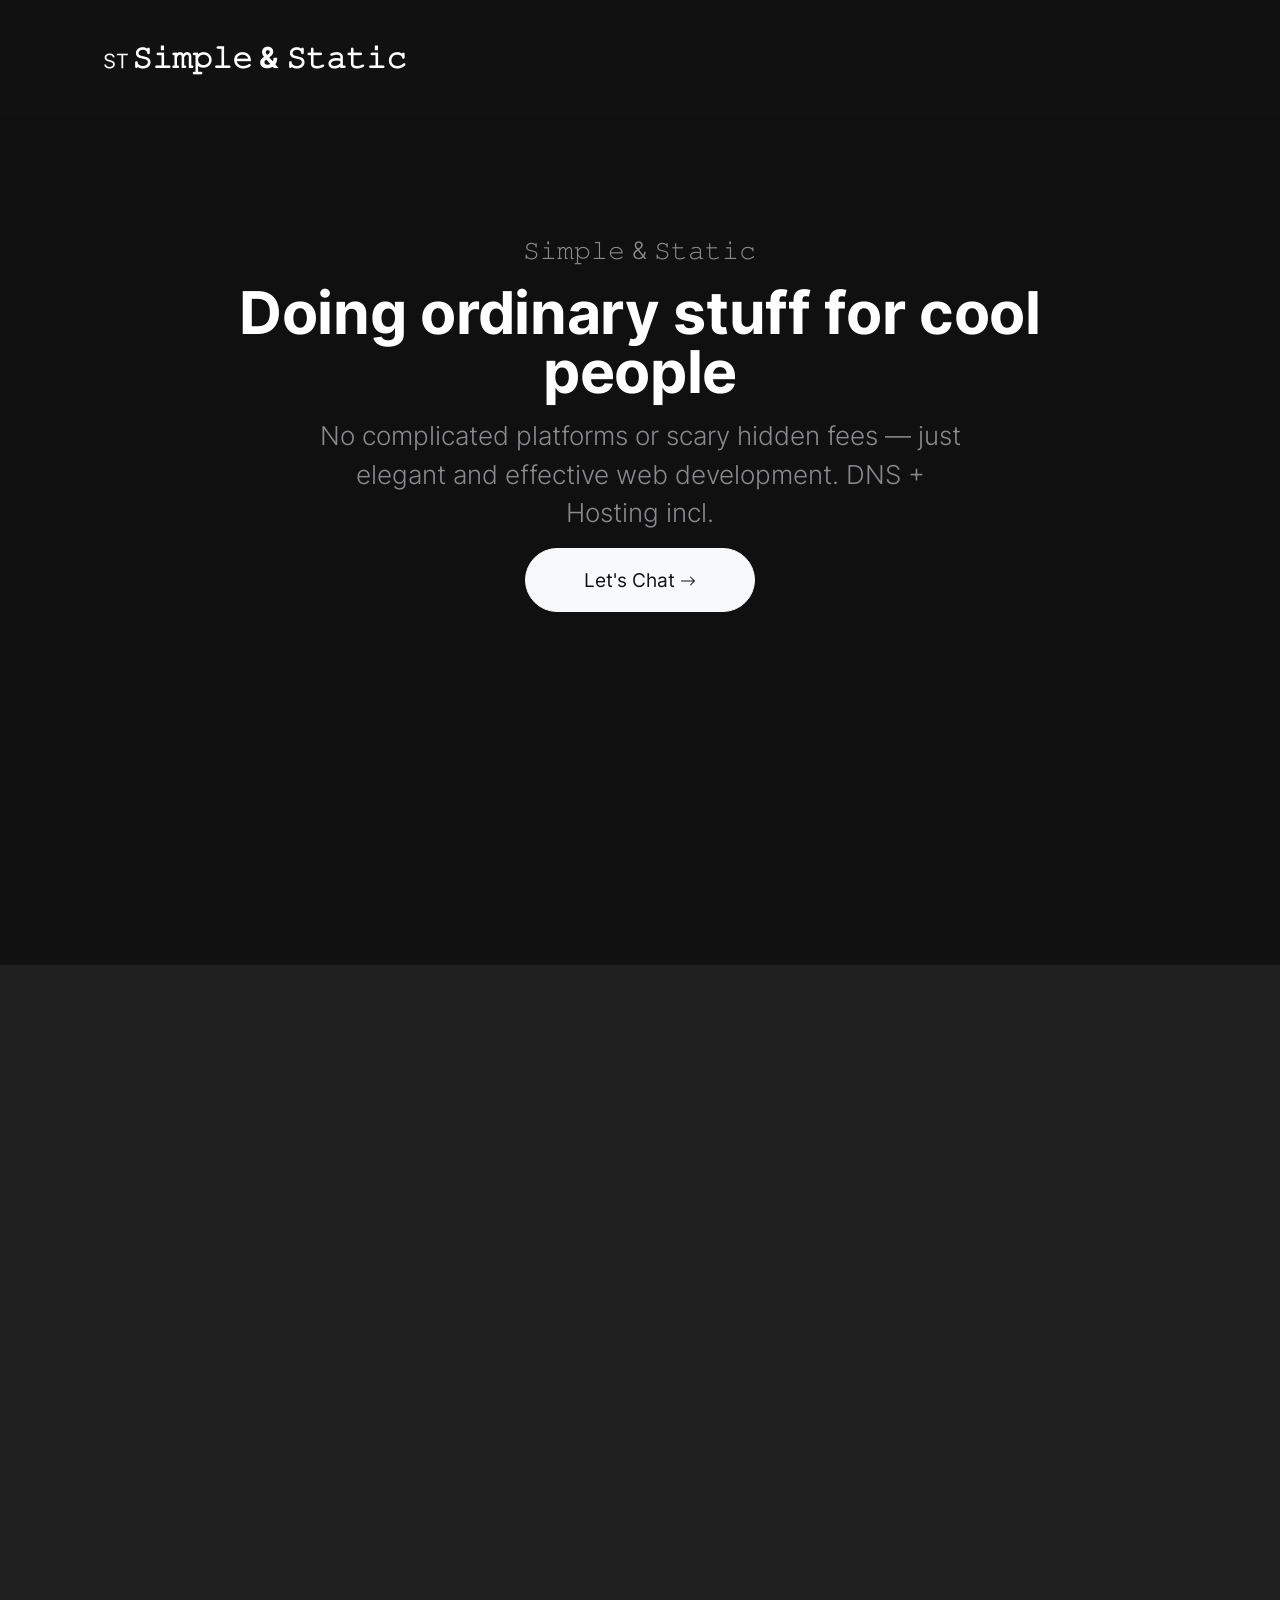
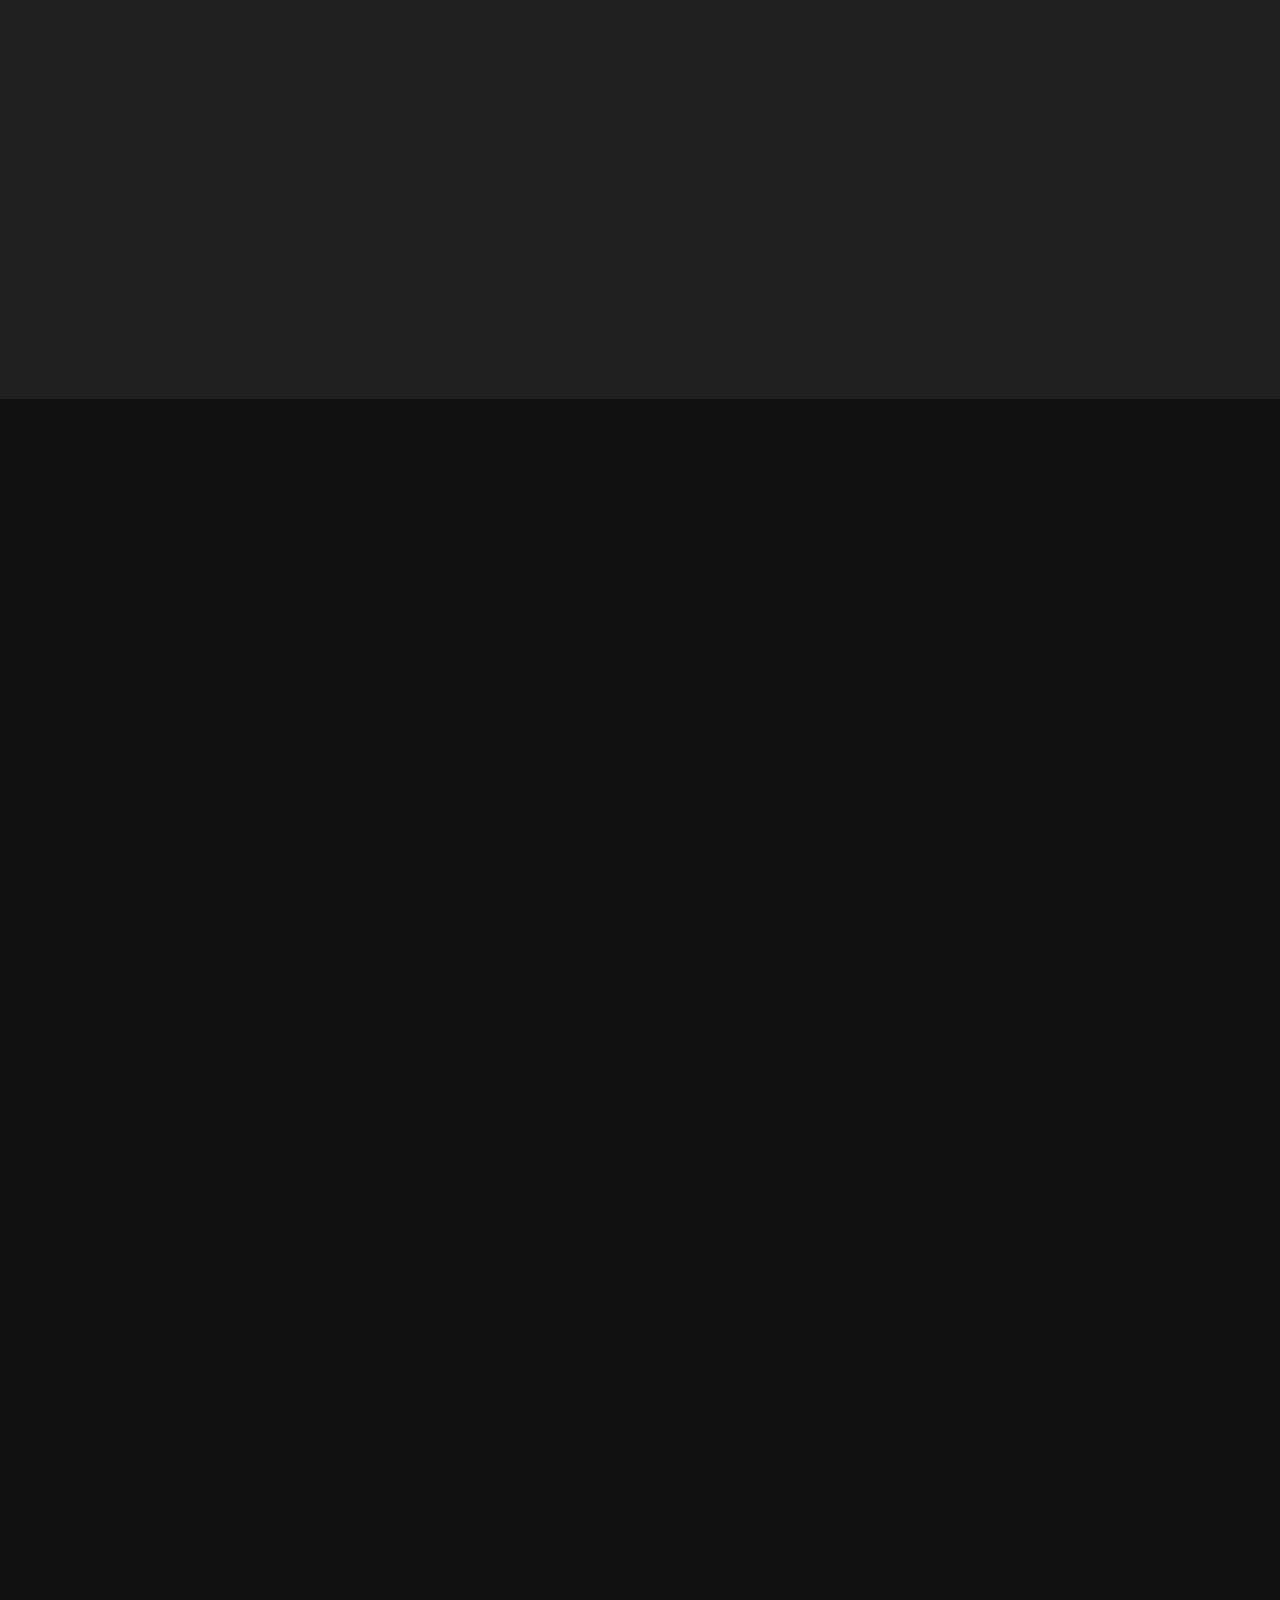
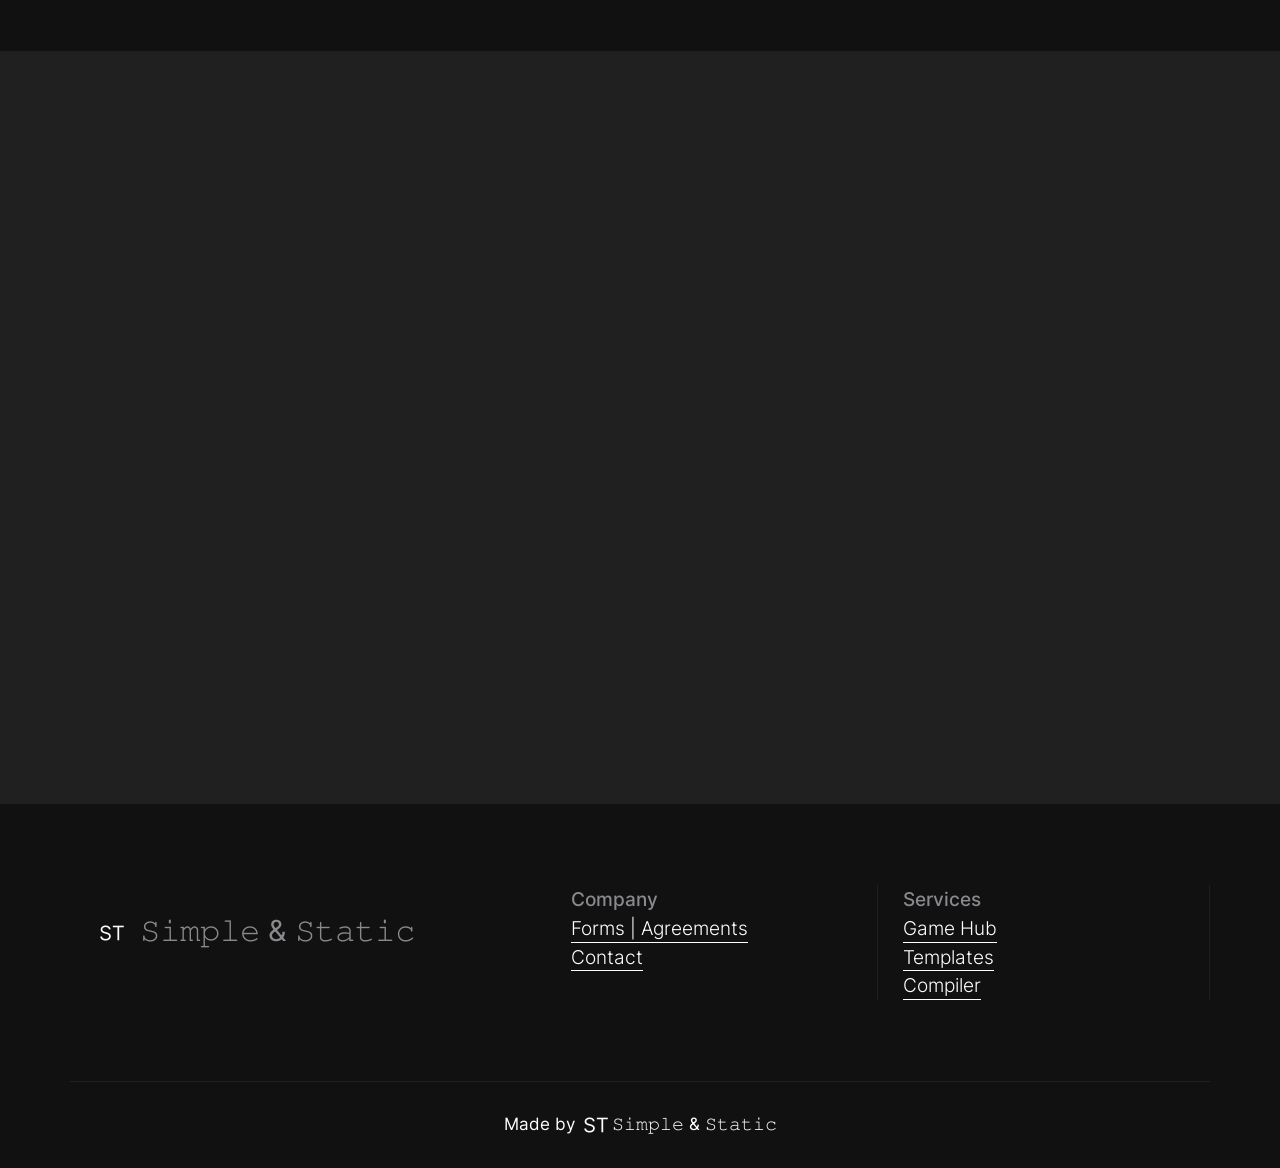
==== index.html @ 02c38226 "Update link to Game Hub in services section" ====
<!doctype html>
<html class="h-100" lang="en">

  <head>
      <meta charset="utf-8">


<meta name="viewport" content="width=device-width, initial-scale=1, maximum-scale=1, user-scalable=no, shrink-to-fit=yes">
  
  <meta name="description" content="Walla Walla Web Design and Development">
  <link rel="apple-touch-icon" sizes="180x180" href="img/apple-touch-icon.png">
  <link rel="icon" type="image/png" sizes="32x32" href="img/favicon-32x32.png">
  <link rel="icon" type="image/png" sizes="16x16" href="img/favicon-16x16.png">
  <link rel="icon" type="image/png" sizes="96x96" href="img/favicon.png">
  <meta name="author" content="Tiah Eskildsen">
  <meta name="generator" content="Eleventy v2.0.1">
  <meta name="HandheldFriendly" content="true">
  <title>Simple and Static | Web Design & Development</title>
  <link rel="stylesheet" href="css/theme.min.css">

   <style>

/* inter-300 - latin */
@font-face {
  font-family: 'Inter';
  font-style: normal;
  font-weight: 300;
  font-display: swap;
  src: local(''),
       url('fonts/inter-v12-latin-300.woff2') format('woff2'), /* Chrome 26+, Opera 23+, Firefox 39+ */
       url('fonts/inter-v12-latin-300.woff') format('woff'); /* Chrome 6+, Firefox 3.6+, IE 9+, Safari 5.1+ */
}

/* inter-400 - latin */
@font-face {
  font-family: 'Inter';
  font-style: normal;
  font-weight: 400;
  font-display: swap;
  src: local(''),
       url('fonts/inter-v12-latin-regular.woff2') format('woff2'), /* Chrome 26+, Opera 23+, Firefox 39+ */
       url('fonts/inter-v12-latin-regular.woff') format('woff'); /* Chrome 6+, Firefox 3.6+, IE 9+, Safari 5.1+ */
}

@font-face {
  font-family: 'Inter';
  font-style: normal;
  font-weight: 500;
  font-display: swap;
  src: local(''),
       url('fonts/inter-v12-latin-500.woff2') format('woff2'), /* Chrome 26+, Opera 23+, Firefox 39+ */
       url('fonts/inter-v12-latin-500.woff') format('woff'); /* Chrome 6+, Firefox 3.6+, IE 9+, Safari 5.1+ */
}
@font-face {
  font-family: 'Inter';
  font-style: normal;
  font-weight: 700;
  font-display: swap;
  src: local(''),
       url('fonts/inter-v12-latin-700.woff2') format('woff2'), /* Chrome 26+, Opera 23+, Firefox 39+ */
       url('fonts/inter-v12-latin-700.woff') format('woff'); /* Chrome 6+, Firefox 3.6+, IE 9+, Safari 5.1+ */
}

</style>


  </head>

  <body class="bg-black text-white mt-0" data-bs-spy="scroll" data-bs-target="#navScroll">

    <nav id="navScroll" class="navbar navbar-dark bg-black fixed-top px-vw-5" tabindex="0">
  <div class="container">
    <a class="navbar-brand pe-md-4 fs-4 col-12 col-md-auto text-center" href="index.html">

      
  <span class="ms-md-1 mt-1 fw-bolder me-md-5"><img src="img/favicon-32x32.png">𝚂𝚒𝚖𝚙𝚕𝚎 & 𝚂𝚝𝚊𝚝𝚒𝚌
  </span>
	</a>
 

     
</div>
</nav>

    <main>
      <div class="w-100 overflow-hidden position-relative bg-black text-white" data-aos="fade">
  <div class="position-absolute w-100 h-100 bg-black opacity-75 top-0 start-0"></div>
  <div class="container py-vh-4 position-relative mt-5 px-vw-5 text-center">
  <div class="row d-flex align-items-center justify-content-center py-vh-5">
    <div class="col-12 col-xl-10"> 
      <span class="h5 text-secondary fw-lighter"> 𝚂𝚒𝚖𝚙𝚕𝚎 & 𝚂𝚝𝚊𝚝𝚒𝚌 </span>
      <h1 class="display-huge mt-3 mb-3 lh-1">Doing ordinary stuff for cool people</h1>
    </div>
    <div class="col-12 col-xl-8">
      <p class="lead text-secondary">
No complicated platforms or scary hidden fees — just elegant and effective web development. DNS + Hosting incl. 
   


</p>
    </div>
    <div class="col-12 text-center">
      <a href="contact.html" class="btn btn-xl btn-light">Let's Chat
        <svg xmlns="http://www.w3.org/2000/svg" width="16" height="16" fill="currentColor" class="bi bi-arrow-right" viewBox="0 0 16 16">
  <path fill-rule="evenodd" d="M1 8a.5.5 0 0 1 .5-.5h11.793l-3.147-3.146a.5.5 0 0 1 .708-.708l4 4a.5.5 0 0 1 0 .708l-4 4a.5.5 0 0 1-.708-.708L13.293 8.5H1.5A.5.5 0 0 1 1 8z"/>
</svg>
</a>
    </div>
  </div>
</div>

</div>

<div class="w-100 position-relative bg-black text-white bg-cover d-flex align-items-center">
  <div class="container-fluid px-vw-5">
    <div class="position-absolute w-100 h-50 bg-dark bottom-0 start-0"></div>
    <div class="row d-flex align-items-center position-relative justify-content-center px-0 g-5">
      <div class="col-12 col-lg-6">
        <img src="img/webp/abstract18.webp" width="2280" height="1732" alt="abstract image" class="img-fluid position-relative rounded-5 shadow" data-aos="fade-up">
      </div>
      <div class="col-12 col-md-6 col-lg-3">
        <img src="img/webp/abstract6.webp" width="1116" height="1578" alt="abstract image" class="img-fluid position-relative rounded-5 shadow" data-aos="fade-up" data-aos-duration="2000">
      </div>
      <div class="col-12 col-md-6 col-lg-3">
        <img src="img/webp/abstract9.webp" width="1116" height="848" alt="abstract image" class="img-fluid position-relative rounded-5 shadow" data-aos="fade-up" data-aos-duration="3000">
      </div>
    </div>
  </div>
</div>
<div class="bg-dark">
  <div class="container px-vw-5 py-vh-5">
    <div class="row d-flex align-items-center">
      <div class="col-12 col-lg-7 text-lg-end" data-aos="fade-right">
        <span class="h5 text-secondary fw-lighter">What we do</span>
        <h2 class="display-4">We don't just make web development affordable for anyone - we make it easy, so you can spend more money and time on what really matters. </h2>
      </div>
      <div class="col-12 col-lg-5" data-aos="fade-left">
        <h3 class="pt-5">Product Design & Strategy</h3>
        <p class="text-secondary">We use Simple Static designed templates tailored to your brand. This approach gives our clients flexibility with design at a cost they can't beat.<br>
          <a href="content.html" class="link-fancy link-fancy-light me-2">Design Templates</a>
          <svg xmlns="http://www.w3.org/2000/svg" width="24" height="24" fill="currentColor" class="bi bi-arrow-right-circle" viewBox="0 0 16 16">
  <path fill-rule="evenodd" d="M1 8a7 7 0 1 0 14 0A7 7 0 0 0 1 8zm15 0A8 8 0 1 1 0 8a8 8 0 0 1 16 0zM4.5 7.5a.5.5 0 0 0 0 1h5.793l-2.147 2.146a.5.5 0 0 0 .708.708l3-3a.5.5 0 0 0 0-.708l-3-3a.5.5 0 1 0-.708.708L10.293 7.5H4.5z"/>
</svg>
</p>
        <h3 class="border-top border-secondary pt-5 mt-5">Development & Engineering</h3>
        <p class="text-secondary">These templates have already been carefully crafted and are just waiting for your business/brand to occupy them - making this a fast and easy way to develop your online presense.<br>
          <a href="Client_Forms_Simple_and_Static.pdf" class="link-fancy link-fancy-light me-2" download="my_forms.pdf">Discovery + Intake + Consent Forms</a>
          <svg xmlns="http://www.w3.org/2000/svg" width="24" height="24" fill="currentColor" class="bi bi-arrow-right-circle" viewBox="0 0 16 16">
  <path fill-rule="evenodd" d="M1 8a7 7 0 1 0 14 0A7 7 0 0 0 1 8zm15 0A8 8 0 1 1 0 8a8 8 0 0 1 16 0zM4.5 7.5a.5.5 0 0 0 0 1h5.793l-2.147 2.146a.5.5 0 0 0 .708.708l3-3a.5.5 0 0 0 0-.708l-3-3a.5.5 0 1 0-.708.708L10.293 7.5H4.5z"/>
</svg>
</p>
      </div>
    </div>
  </div>
</div>




<div class="bg-black">
<div class="container px-vw-5 py-vh-5" id="pricing">
  <div class="row d-flex align-items-center">
    <div class="col-12 col-lg-5 text-center text-lg-end" data-aos="zoom-in-right">
      <span class="h5 text-secondary fw-lighter">What we charge</span>
      <h2 class="display-4">You get all our knowledge for one simple price</h2>
    </div>
    <div class="col-12 col-lg-7 bg-dark rounded-5 py-vh-3 text-center my-5" data-aos="zoom-in-up">
      <h2 class="display-huge mb-5">
        <span class="fs-4 me-2 fw-light">$</span><span class="border-bottom border-5">20</span><span class="fs-6 fw-light">/month</span></h2>
      <p class="lead text-secondary">This is a monthly rate that reflects 4 updates, typically used weekly but to be dispersed as desired. Files included after 6 months of subscription. </p>
      <a href="contact.html" class="btn btn-xl btn-light">Sign up
        <svg xmlns="http://www.w3.org/2000/svg" width="16" height="16" fill="currentColor" class="bi bi-arrow-right" viewBox="0 0 16 16">
  <path fill-rule="evenodd" d="M1 8a.5.5 0 0 1 .5-.5h11.793l-3.147-3.146a.5.5 0 0 1 .708-.708l4 4a.5.5 0 0 1 0 .708l-4 4a.5.5 0 0 1-.708-.708L13.293 8.5H1.5A.5.5 0 0 1 1 8z"/>
</svg>
</a>
    </div>

     <div class="col-12 col-lg-7 bg-dark rounded-5 py-vh-3 text-center my-5" data-aos="zoom-in-up">
      <h2 class="display-huge mb-5">
        <span class="fs-4 me-2 fw-light">$</span><span class="border-bottom border-5">100</span><span class="fs-6 fw-light">/build</span></h2>
      <p class="lead text-secondary">This rate is "per build" and reflects 0 updates.<br> Full packages + files included.  </p>
      <a href="contact.html" class="btn btn-xl btn-light">Sign up
        <svg xmlns="http://www.w3.org/2000/svg" width="16" height="16" fill="currentColor" class="bi bi-arrow-right" viewBox="0 0 16 16">
  <path fill-rule="evenodd" d="M1 8a.5.5 0 0 1 .5-.5h11.793l-3.147-3.146a.5.5 0 0 1 .708-.708l4 4a.5.5 0 0 1 0 .708l-4 4a.5.5 0 0 1-.708-.708L13.293 8.5H1.5A.5.5 0 0 1 1 8z"/>
</svg>
</a>
    </div>
  </div>
</div>

</div>

    

</div>
</div>
<div class="bg-dark py-vh-5">
<div class="container px-vw-5">
  <div class="row d-flex gx-5 align-items-center">
    <div class="col-12 col-lg-12">
      <div class="rounded-5 bg-black p-5 shadow" data-aos="zoom-in-right">
       
        <p class="text-secondary lead"><a href="contact.html">LET'S CHAT ABOUT IT!</a></p>
        <div class="d-flex justify-content-start align-items-center border-top border-secondary pt-3">
          <div>
            <span class="h6 fw-5">Tiah Christine</a></span><br>
            <small class="text-secondary">Developer, Simple & Static</small>
          </div>
        </div>
      </div>
      <div class="rounded-5 bg-black p-5 shadow mt-5" data-aos="zoom-in-right">
       
       <p class="text-secondary lead">FIND ME ON...</p>
        <div class="d-flex justify-content-start align-items-center border-top border-secondary pt-3">
    
          <div>
        
										<a href="https://www.facebook.com/people/𝚂𝚒𝚖𝚙𝚕𝚎-𝚂𝚝𝚊𝚝𝚒𝚌/61579962921182/"><img src="css/facebook.svg" width="96" height="96" class="rounded-circle me-3" alt="www.facebook.com" data-aos="fade" loading="lazy"></a>
										<a href="https://www.instagram.com/_simpleandstatic/"><img src="css/instagram.svg" width="96" height="96" class="rounded-circle me-3" alt="www.instagram.com" data-aos="fade" loading="lazy"></a>
										<a href="https://github.com/tiahchia"><img src ="css/github.svg" width="96" height="96" class="rounded-circle me-3" alt="github.com" data-aos="fade" loading="lazy"></a>
										<a href="https://www.linkedin.com/in/simple-andstatic-0b2550380"><img src="css/linkedin.svg" width="96" height="96" class="rounded-circle me-3" alt="www.linkedin.com" data-aos="fade" loading="lazy"></a>
									
        
								
          </div>
        </div>
      </div>

    </div>
  
</div>
</div>
</div>
    </main>

    <footer class="bg-black border-top border-dark">
  <div class="container py-vh-4 text-secondary fw-lighter">
    <div class="row">
      <div class="col-12 col-lg-5 py-4 text-center text-lg-start">
            <a class="navbar-brand pe-md-4 fs-4 col-12 col-md-auto text-center" href="index.html">

<img src="img/favicon-32x32.png">

  <span class="ms-md-1 mt-1 fw-bolder me-md-5">𝚂𝚒𝚖𝚙𝚕𝚎 & 𝚂𝚝𝚊𝚝𝚒𝚌</span>
</a>

      </div>
      <div class="col border-end border-dark">
        <span class="h6">Company</span>
<ul class="nav flex-column">
 
  <li class="nav-item">
    <a href="Client_Forms_Simple_and_Static.pdf" class="link-fancy link-fancy-light me-2" download="my_forms.pdf">Forms | Agreements</a>
  </li>

  <li class="nav-item">
    <a href="contact.html" class="link-fancy link-fancy-light">Contact</a>
  </li>
</ul>
      </div>
      <div class="col border-end border-dark">
                <span class="h6">Services</span>
                <ul class="nav flex-column">
                  <li class="nav-item">
                    <a href="game-hub/games/index.html" class="link-fancy link-fancy-light">Game Hub</a>
                  </li>
                
                  <li class="nav-item">
                    <a href="content.html" class="link-fancy link-fancy-light">Templates</a>
                  </li>

				   <li class="nav-item">
                    <a href="compiler.html" class="link-fancy link-fancy-light">Compiler</a>
                  </li>
                  
                </ul>
      </div>
     
    </div>
  </div>
  <div class="container text-center small py-vh-2 border-top border-dark">Made by
    <img src="img/favicon-32x32.png">𝚂𝚒𝚖𝚙𝚕𝚎 & 𝚂𝚝𝚊𝚝𝚒𝚌</a>
  </div>
</footer>








<script src="js/bootstrap.bundle.min.js"></script>
<script src="js/aos.js"></script>
<script>
AOS.init({
 duration: 800, // values from 0 to 3000, with step 50ms
});
</script>
<script>
  let scrollpos = window.scrollY
  const header = document.querySelector(".navbar")
  const header_height = header.offsetHeight

  const add_class_on_scroll = () => header.classList.add("scrolled", "shadow-sm")
  const remove_class_on_scroll = () => header.classList.remove("scrolled", "shadow-sm")

  window.addEventListener('scroll', function() {
    scrollpos = window.scrollY;

    if (scrollpos >= header_height) { add_class_on_scroll() }
    else { remove_class_on_scroll() }

    console.log(scrollpos)
  })
</script>

  </body>
</html>
---- css/theme.min.css ----
@charset "UTF-8";/*!
 * Bootstrap  v5.3.0-alpha3 (https://getbootstrap.com/)
 * Copyright 2011-2023 The Bootstrap Authors
 * Licensed under MIT (https://github.com/twbs/bootstrap/blob/main/LICENSE)
 */:root{--bs-blue:#1717e5;--bs-indigo:#6610f2;--bs-purple:#6f42c1;--bs-pink:#d63384;--bs-red:#dc3545;--bs-orange:#fd7e14;--bs-yellow:#ffc107;--bs-green:#198754;--bs-teal:#20c997;--bs-cyan:#0dcaf0;--bs-white:#fff;--bs-gray:#8a8a8e;--bs-gray-dark:#343a40;--bs-gray-100:#f8f9fa;--bs-gray-200:#e9ecef;--bs-gray-300:#dee2e6;--bs-gray-400:#ced4da;--bs-gray-500:#adb5bd;--bs-gray-600:#8a8a8e;--bs-gray-700:#495057;--bs-gray-800:#343a40;--bs-gray-900:#202020;--bs-primary:#1717e5;--bs-secondary:#8a8a8e;--bs-success:#198754;--bs-info:#0dcaf0;--bs-warning:#ffc107;--bs-danger:#dc3545;--bs-light:#f8f9fa;--bs-dark:#202020;--bs-primary-rgb:23,23,229;--bs-secondary-rgb:138,138,142;--bs-success-rgb:25,135,84;--bs-info-rgb:13,202,240;--bs-warning-rgb:255,193,7;--bs-danger-rgb:220,53,69;--bs-light-rgb:248,249,250;--bs-dark-rgb:32,32,32;--bs-primary-text-emphasis:#09095c;--bs-secondary-text-emphasis:#373739;--bs-success-text-emphasis:#0a3622;--bs-info-text-emphasis:#055160;--bs-warning-text-emphasis:#664d03;--bs-danger-text-emphasis:#58151c;--bs-light-text-emphasis:#495057;--bs-dark-text-emphasis:#495057;--bs-primary-bg-subtle:#d1d1fa;--bs-secondary-bg-subtle:#e8e8e8;--bs-success-bg-subtle:#d1e7dd;--bs-info-bg-subtle:#cff4fc;--bs-warning-bg-subtle:#fff3cd;--bs-danger-bg-subtle:#f8d7da;--bs-light-bg-subtle:#fcfcfd;--bs-dark-bg-subtle:#ced4da;--bs-primary-border-subtle:#a2a2f5;--bs-secondary-border-subtle:#d0d0d2;--bs-success-border-subtle:#a3cfbb;--bs-info-border-subtle:#9eeaf9;--bs-warning-border-subtle:#ffe69c;--bs-danger-border-subtle:#f1aeb5;--bs-light-border-subtle:#e9ecef;--bs-dark-border-subtle:#adb5bd;--bs-white-rgb:255,255,255;--bs-black-rgb:17,17,17;--bs-font-sans-serif:"Inter",system-ui,-apple-system,"Segoe UI",Roboto,"Helvetica Neue",Arial,"Noto Sans",sans-serif,"Apple Color Emoji","Segoe UI Emoji","Segoe UI Symbol","Noto Color Emoji";--bs-font-monospace:SFMono-Regular,Menlo,Monaco,Consolas,"Liberation Mono","Courier New",monospace;--bs-gradient:linear-gradient(180deg, rgba(255, 255, 255, 0.15), rgba(255, 255, 255, 0));--bs-body-font-family:var(--bs-font-sans-serif);--bs-body-font-size:1.2rem;--bs-body-font-weight:400;--bs-body-line-height:1.5;--bs-body-color:#202020;--bs-body-color-rgb:32,32,32;--bs-body-bg:#fff;--bs-body-bg-rgb:255,255,255;--bs-emphasis-color:#111;--bs-emphasis-color-rgb:17,17,17;--bs-secondary-color:rgba(32, 32, 32, 0.75);--bs-secondary-color-rgb:32,32,32;--bs-secondary-bg:#e9ecef;--bs-secondary-bg-rgb:233,236,239;--bs-tertiary-color:rgba(32, 32, 32, 0.5);--bs-tertiary-color-rgb:32,32,32;--bs-tertiary-bg:#f8f9fa;--bs-tertiary-bg-rgb:248,249,250;--bs-link-color:#1717e5;--bs-link-color-rgb:23,23,229;--bs-link-decoration:underline;--bs-link-hover-color:#1212b7;--bs-link-hover-color-rgb:18,18,183;--bs-code-color:#d63384;--bs-highlight-bg:#fff3cd;--bs-border-width:1px;--bs-border-style:solid;--bs-border-color:#dee2e6;--bs-border-color-translucent:rgba(17, 17, 17, 0.175);--bs-border-radius:0.375rem;--bs-border-radius-sm:0.25rem;--bs-border-radius-lg:0.5rem;--bs-border-radius-xl:1rem;--bs-border-radius-xxl:2rem;--bs-border-radius-2xl:var(--bs-border-radius-xxl);--bs-border-radius-pill:50rem;--bs-box-shadow:0 1rem 3rem rgba(17, 17, 17, 0.5);--bs-box-shadow-sm:0 1rem 1.5rem rgba(17, 17, 17, 0.25);--bs-box-shadow-lg:0 4rem 6rem rgba(17, 17, 17, 0.25);--bs-box-shadow-inset:inset 0 1px 2px rgba(17, 17, 17, 0.075);--bs-focus-ring-width:0.25rem;--bs-focus-ring-opacity:0.25;--bs-focus-ring-color:rgba(23, 23, 229, 0.25);--bs-form-valid-color:#198754;--bs-form-valid-border-color:#198754;--bs-form-invalid-color:#dc3545;--bs-form-invalid-border-color:#dc3545}*,::after,::before{box-sizing:border-box}@media (prefers-reduced-motion:no-preference){:root{scroll-behavior:smooth}}body{margin:0;font-family:var(--bs-body-font-family);font-size:var(--bs-body-font-size);font-weight:var(--bs-body-font-weight);line-height:var(--bs-body-line-height);color:var(--bs-body-color);text-align:var(--bs-body-text-align);background-color:var(--bs-body-bg);-webkit-text-size-adjust:100%;-webkit-tap-highlight-color:rgba(17,17,17,0)}.h1,.h2,.h3,.h4,.h5,.h6,h1,h2,h3,h4,h5,h6{margin-top:0;margin-bottom:.5rem;font-weight:500;line-height:1.2;color:var(--bs-heading-color,inherit)}.h1,h1{font-size:calc(1.425rem + 2.1vw)}@media (min-width:1200px){.h1,h1{font-size:3rem}}.h2,h2{font-size:calc(1.365rem + 1.38vw)}@media (min-width:1200px){.h2,h2{font-size:2.4rem}}.h3,h3{font-size:calc(1.335rem + 1.02vw)}@media (min-width:1200px){.h3,h3{font-size:2.1rem}}.h4,h4{font-size:calc(1.305rem + .66vw)}@media (min-width:1200px){.h4,h4{font-size:1.8rem}}.h5,h5{font-size:calc(1.275rem + .3vw)}@media (min-width:1200px){.h5,h5{font-size:1.5rem}}.h6,h6{font-size:1.2rem}p{margin-top:0;margin-bottom:1rem}address{margin-bottom:1rem;font-style:normal;line-height:inherit}ul{padding-left:2rem}ul{margin-top:0;margin-bottom:1rem}ul ul{margin-bottom:0}strong{font-weight:bolder}.small,small{font-size:.875em}a{color:rgba(var(--bs-link-color-rgb),var(--bs-link-opacity,1));text-decoration:underline}a:hover{--bs-link-color-rgb:var(--bs-link-hover-color-rgb)}a:not([href]):not([class]),a:not([href]):not([class]):hover{color:inherit;text-decoration:none}img,svg{vertical-align:middle}label{display:inline-block}button{border-radius:0}button:focus:not(:focus-visible){outline:0}button,input{margin:0;font-family:inherit;font-size:inherit;line-height:inherit}button{text-transform:none}[type=button],[type=submit],button{-webkit-appearance:button}[type=button]:not(:disabled),[type=submit]:not(:disabled),button:not(:disabled){cursor:pointer}::-moz-focus-inner{padding:0;border-style:none}::-webkit-datetime-edit-day-field,::-webkit-datetime-edit-fields-wrapper,::-webkit-datetime-edit-hour-field,::-webkit-datetime-edit-minute,::-webkit-datetime-edit-month-field,::-webkit-datetime-edit-text,::-webkit-datetime-edit-year-field{padding:0}::-webkit-inner-spin-button{height:auto}::-webkit-search-decoration{-webkit-appearance:none}::-webkit-color-swatch-wrapper{padding:0}::file-selector-button{font:inherit;-webkit-appearance:button}.lead{font-size:calc(1.2846rem + .4152vw);font-weight:300}@media (min-width:1200px){.lead{font-size:1.596rem}}.display-1{font-size:calc(1.625rem + 4.5vw);font-weight:300;line-height:1.2}@media (min-width:1200px){.display-1{font-size:5rem}}.display-4{font-size:calc(1.475rem + 2.7vw);font-weight:300;line-height:1.2}@media (min-width:1200px){.display-4{font-size:3.5rem}}.img-fluid{max-width:100%;height:auto}.container,.container-fluid{--bs-gutter-x:4vw;--bs-gutter-y:0;width:100%;padding-right:calc(var(--bs-gutter-x) * .5);padding-left:calc(var(--bs-gutter-x) * .5);margin-right:auto;margin-left:auto}@media (min-width:576px){.container{max-width:540px}}@media (min-width:768px){.container{max-width:720px}}@media (min-width:992px){.container{max-width:960px}}@media (min-width:1200px){.container{max-width:1140px}}@media (min-width:1680px){.container{max-width:1600px}}:root{--bs-breakpoint-xs:0;--bs-breakpoint-sm:576px;--bs-breakpoint-md:768px;--bs-breakpoint-lg:992px;--bs-breakpoint-xl:1200px;--bs-breakpoint-xxl:1680px}.row{--bs-gutter-x:4vw;--bs-gutter-y:0;display:flex;flex-wrap:wrap;margin-top:calc(-1 * var(--bs-gutter-y));margin-right:calc(-.5 * var(--bs-gutter-x));margin-left:calc(-.5 * var(--bs-gutter-x))}.row>*{flex-shrink:0;width:100%;max-width:100%;padding-right:calc(var(--bs-gutter-x) * .5);padding-left:calc(var(--bs-gutter-x) * .5);margin-top:var(--bs-gutter-y)}.col{flex:1 0 0%}.col-5{flex:0 0 auto;width:41.66666667%}.col-6{flex:0 0 auto;width:50%}.col-12{flex:0 0 auto;width:100%}.offset-1{margin-left:8.33333333%}.g-5,.gx-5{--bs-gutter-x:3rem}.g-5{--bs-gutter-y:3rem}@media (min-width:768px){.col-md-auto{flex:0 0 auto;width:auto}.col-md-5{flex:0 0 auto;width:41.66666667%}.col-md-6{flex:0 0 auto;width:50%}.col-md-7{flex:0 0 auto;width:58.33333333%}}@media (min-width:992px){.col-lg-3{flex:0 0 auto;width:25%}.col-lg-4{flex:0 0 auto;width:33.33333333%}.col-lg-5{flex:0 0 auto;width:41.66666667%}.col-lg-6{flex:0 0 auto;width:50%}.col-lg-7{flex:0 0 auto;width:58.33333333%}.col-lg-10{flex:0 0 auto;width:83.33333333%}.offset-lg-1{margin-left:8.33333333%}}@media (min-width:1200px){.col-xl-5{flex:0 0 auto;width:41.66666667%}.col-xl-7{flex:0 0 auto;width:58.33333333%}.col-xl-8{flex:0 0 auto;width:66.66666667%}.col-xl-9{flex:0 0 auto;width:75%}.col-xl-10{flex:0 0 auto;width:83.33333333%}}.form-label{margin-bottom:.5rem}.form-text{margin-top:.25rem;font-size:.875em;color:var(--bs-secondary-color)}.form-control{display:block;width:100%;padding:.375rem .75rem;font-size:1.2rem;font-weight:400;line-height:1.5;color:var(--bs-body-color);background-color:var(--bs-body-bg);background-clip:padding-box;border:var(--bs-border-width) solid var(--bs-border-color);appearance:none;border-radius:var(--bs-border-radius);transition:border-color .15s ease-in-out,box-shadow .15s ease-in-out}@media (prefers-reduced-motion:reduce){.form-control{transition:none}}.form-control:focus{color:var(--bs-body-color);background-color:var(--bs-body-bg);border-color:#8b8bf2;outline:0;box-shadow:0 0 0 .25rem rgba(23,23,229,.25)}.form-control::-webkit-date-and-time-value{min-width:85px;height:1.5em;margin:0}.form-control::-webkit-datetime-edit{display:block;padding:0}.form-control::placeholder{color:var(--bs-secondary-color);opacity:1}.form-control:disabled{background-color:var(--bs-secondary-bg);opacity:1}.form-control::file-selector-button{padding:.375rem .75rem;margin:-.375rem -.75rem;margin-inline-end:.75rem;color:var(--bs-body-color);background-color:var(--bs-tertiary-bg);pointer-events:none;border-color:inherit;border-style:solid;border-width:0;border-inline-end-width:var(--bs-border-width);border-radius:0;transition:color .15s ease-in-out,background-color .15s ease-in-out,border-color .15s ease-in-out,box-shadow .15s ease-in-out}@media (prefers-reduced-motion:reduce){.form-control::file-selector-button{transition:none}}.form-control:hover:not(:disabled):not([readonly])::file-selector-button{background-color:var(--bs-secondary-bg)}.form-control-lg{min-height:calc(1.5em + 1rem + calc(var(--bs-border-width) * 2));padding:.5rem 1rem;font-size:calc(1.275rem + .3vw);border-radius:var(--bs-border-radius-lg)}@media (min-width:1200px){.form-control-lg{font-size:1.5rem}}.form-control-lg::file-selector-button{padding:.5rem 1rem;margin:-.5rem -1rem;margin-inline-end:1rem}.form-check{display:block;min-height:1.8rem;padding-left:1.5em;margin-bottom:.125rem}.form-check .form-check-input{float:left;margin-left:-1.5em}.form-check-input{--bs-form-check-bg:var(--bs-body-bg);width:1em;height:1em;margin-top:.25em;vertical-align:top;background-color:var(--bs-form-check-bg);background-image:var(--bs-form-check-bg-image);background-repeat:no-repeat;background-position:center;background-size:contain;border:var(--bs-border-width) solid var(--bs-border-color);appearance:none;print-color-adjust:exact}.form-check-input[type=checkbox]{border-radius:.25em}.form-check-input:active{filter:brightness(90%)}.form-check-input:focus{border-color:#8b8bf2;outline:0;box-shadow:0 0 0 .25rem rgba(23,23,229,.25)}.form-check-input:checked{background-color:#1717e5;border-color:#1717e5}.form-check-input:checked[type=checkbox]{--bs-form-check-bg-image:url("data:image/svg+xml,%3csvg xmlns='http://www.w3.org/2000/svg' viewBox='0 0 20 20'%3e%3cpath fill='none' stroke='%23fff' stroke-linecap='round' stroke-linejoin='round' stroke-width='3' d='m6 10 3 3 6-6'/%3e%3c/svg%3e")}.form-check-input[type=checkbox]:indeterminate{background-color:#1717e5;border-color:#1717e5;--bs-form-check-bg-image:url("data:image/svg+xml,%3csvg xmlns='http://www.w3.org/2000/svg' viewBox='0 0 20 20'%3e%3cpath fill='none' stroke='%23fff' stroke-linecap='round' stroke-linejoin='round' stroke-width='3' d='M6 10h8'/%3e%3c/svg%3e")}.form-check-input:disabled{pointer-events:none;filter:none;opacity:.5}.form-check-input:disabled~.form-check-label{cursor:default;opacity:.5}.btn{--bs-btn-padding-x:0.75rem;--bs-btn-padding-y:0.375rem;--bs-btn-font-size:1.2rem;--bs-btn-font-weight:400;--bs-btn-line-height:1.5;--bs-btn-color:var(--bs-body-color);--bs-btn-bg:transparent;--bs-btn-border-width:var(--bs-border-width);--bs-btn-border-color:transparent;--bs-btn-border-radius:99rem;--bs-btn-hover-border-color:transparent;--bs-btn-box-shadow:inset 0 1px 0 rgba(255, 255, 255, 0.15),0 1px 1px rgba(17, 17, 17, 0.075);--bs-btn-disabled-opacity:0.65;--bs-btn-focus-box-shadow:0 0 0 0.25rem rgba(var(--bs-btn-focus-shadow-rgb), .5);display:inline-block;padding:var(--bs-btn-padding-y) var(--bs-btn-padding-x);font-family:var(--bs-btn-font-family);font-size:var(--bs-btn-font-size);font-weight:var(--bs-btn-font-weight);line-height:var(--bs-btn-line-height);color:var(--bs-btn-color);text-align:center;text-decoration:none;vertical-align:middle;cursor:pointer;user-select:none;border:var(--bs-btn-border-width) solid var(--bs-btn-border-color);border-radius:var(--bs-btn-border-radius);background-color:var(--bs-btn-bg);transition:color .15s ease-in-out,background-color .15s ease-in-out,border-color .15s ease-in-out,box-shadow .15s ease-in-out}@media (prefers-reduced-motion:reduce){.btn{transition:none}}.btn:hover{color:var(--bs-btn-hover-color);background-color:var(--bs-btn-hover-bg);border-color:var(--bs-btn-hover-border-color)}.btn:focus-visible{color:var(--bs-btn-hover-color);background-color:var(--bs-btn-hover-bg);border-color:var(--bs-btn-hover-border-color);outline:0;box-shadow:var(--bs-btn-focus-box-shadow)}.btn.active,.btn.show,.btn:first-child:active,:not(.btn-check)+.btn:active{color:var(--bs-btn-active-color);background-color:var(--bs-btn-active-bg);border-color:var(--bs-btn-active-border-color)}.btn.active:focus-visible,.btn.show:focus-visible,.btn:first-child:active:focus-visible,:not(.btn-check)+.btn:active:focus-visible{box-shadow:var(--bs-btn-focus-box-shadow)}.btn:disabled{color:var(--bs-btn-disabled-color);pointer-events:none;background-color:var(--bs-btn-disabled-bg);border-color:var(--bs-btn-disabled-border-color);opacity:var(--bs-btn-disabled-opacity)}.btn-light{--bs-btn-color:#111;--bs-btn-bg:#f8f9fa;--bs-btn-border-color:#f8f9fa;--bs-btn-hover-color:#111;--bs-btn-hover-bg:#d3d4d5;--bs-btn-hover-border-color:#c6c7c8;--bs-btn-focus-shadow-rgb:213,214,215;--bs-btn-active-color:#111;--bs-btn-active-bg:#c6c7c8;--bs-btn-active-border-color:#babbbc;--bs-btn-active-shadow:inset 0 3px 5px rgba(17, 17, 17, 0.125);--bs-btn-disabled-color:#111;--bs-btn-disabled-bg:#f8f9fa;--bs-btn-disabled-border-color:#f8f9fa}.btn-outline-light{--bs-btn-color:#f8f9fa;--bs-btn-border-color:#f8f9fa;--bs-btn-hover-color:#111;--bs-btn-hover-bg:#f8f9fa;--bs-btn-hover-border-color:#f8f9fa;--bs-btn-focus-shadow-rgb:248,249,250;--bs-btn-active-color:#111;--bs-btn-active-bg:#f8f9fa;--bs-btn-active-border-color:#f8f9fa;--bs-btn-active-shadow:inset 0 3px 5px rgba(17, 17, 17, 0.125);--bs-btn-disabled-color:#f8f9fa;--bs-btn-disabled-bg:transparent;--bs-btn-disabled-border-color:#f8f9fa;--bs-gradient:none}.fade{transition:opacity .15s linear}@media (prefers-reduced-motion:reduce){.fade{transition:none}}.fade:not(.show){opacity:0}.collapse:not(.show){display:none}.collapsing{height:0;overflow:hidden;transition:height .35s ease}@media (prefers-reduced-motion:reduce){.collapsing{transition:none}}.nav{--bs-nav-link-padding-x:1rem;--bs-nav-link-padding-y:0.5rem;--bs-nav-link-color:var(--bs-link-color);--bs-nav-link-hover-color:var(--bs-link-hover-color);--bs-nav-link-disabled-color:var(--bs-secondary-color);display:flex;flex-wrap:wrap;padding-left:0;margin-bottom:0;list-style:none}.nav-link{display:block;padding:var(--bs-nav-link-padding-y) var(--bs-nav-link-padding-x);font-size:var(--bs-nav-link-font-size);font-weight:var(--bs-nav-link-font-weight);color:var(--bs-nav-link-color);text-decoration:none;background:0 0;border:0;transition:color .15s ease-in-out,background-color .15s ease-in-out,border-color .15s ease-in-out}@media (prefers-reduced-motion:reduce){.nav-link{transition:none}}.nav-link:focus,.nav-link:hover{color:var(--bs-nav-link-hover-color)}.nav-link:focus-visible{outline:0;box-shadow:0 0 0 .25rem rgba(23,23,229,.25)}.navbar{--bs-navbar-padding-x:0;--bs-navbar-padding-y:0.5rem;--bs-navbar-color:rgba(17, 17, 17, 0.7);--bs-navbar-hover-color:rgba(17, 17, 17, 0.8);--bs-navbar-disabled-color:rgba(var(--bs-emphasis-color-rgb), 0.3);--bs-navbar-active-color:rgba(17, 17, 17, 0.9);--bs-navbar-brand-padding-y:0.275rem;--bs-navbar-brand-margin-end:1rem;--bs-navbar-brand-font-size:1.5rem;--bs-navbar-brand-color:rgba(17, 17, 17, 0.9);--bs-navbar-brand-hover-color:rgba(17, 17, 17, 0.9);--bs-navbar-nav-link-padding-x:0.5rem;--bs-navbar-toggler-padding-y:0.25rem;--bs-navbar-toggler-padding-x:0.75rem;--bs-navbar-toggler-font-size:1.5rem;--bs-navbar-toggler-icon-bg:url("data:image/svg+xml,%3csvg xmlns='http://www.w3.org/2000/svg' viewBox='0 0 30 30'%3e%3cpath stroke='rgba%2832, 32, 32, 0.75%29' stroke-linecap='round' stroke-miterlimit='10' stroke-width='2' d='M4 7h22M4 15h22M4 23h22'/%3e%3c/svg%3e");--bs-navbar-toggler-border-color:rgba(var(--bs-emphasis-color-rgb), 0.15);--bs-navbar-toggler-border-radius:99rem;--bs-navbar-toggler-focus-width:0.25rem;--bs-navbar-toggler-transition:box-shadow 0.15s ease-in-out;position:relative;display:flex;flex-wrap:wrap;align-items:center;justify-content:space-between;padding:var(--bs-navbar-padding-y) var(--bs-navbar-padding-x)}.navbar>.container,.navbar>.container-fluid{display:flex;flex-wrap:inherit;align-items:center;justify-content:space-between}.navbar-brand{padding-top:var(--bs-navbar-brand-padding-y);padding-bottom:var(--bs-navbar-brand-padding-y);margin-right:var(--bs-navbar-brand-margin-end);font-size:var(--bs-navbar-brand-font-size);color:var(--bs-navbar-brand-color);text-decoration:none;white-space:nowrap}.navbar-brand:focus,.navbar-brand:hover{color:var(--bs-navbar-brand-hover-color)}.navbar-nav{--bs-nav-link-padding-x:0;--bs-nav-link-padding-y:0.5rem;--bs-nav-link-color:var(--bs-navbar-color);--bs-nav-link-hover-color:var(--bs-navbar-hover-color);--bs-nav-link-disabled-color:var(--bs-navbar-disabled-color);display:flex;flex-direction:column;padding-left:0;margin-bottom:0;list-style:none}.navbar-nav .nav-link.active,.navbar-nav .nav-link.show{color:var(--bs-navbar-active-color)}.navbar-dark{--bs-navbar-color:rgba(255, 255, 255, 0.55);--bs-navbar-hover-color:rgba(255, 255, 255, 0.75);--bs-navbar-disabled-color:rgba(255, 255, 255, 0.25);--bs-navbar-active-color:#fff;--bs-navbar-brand-color:#fff;--bs-navbar-brand-hover-color:#fff;--bs-navbar-toggler-border-color:rgba(255, 255, 255, 0.1);--bs-navbar-toggler-icon-bg:url("data:image/svg+xml,%3csvg xmlns='http://www.w3.org/2000/svg' viewBox='0 0 30 30'%3e%3cpath stroke='rgba%28255, 255, 255, 0.55%29' stroke-linecap='round' stroke-miterlimit='10' stroke-width='2' d='M4 7h22M4 15h22M4 23h22'/%3e%3c/svg%3e")}.card{--bs-card-spacer-y:1rem;--bs-card-spacer-x:1rem;--bs-card-title-spacer-y:0.5rem;--bs-card-border-width:var(--bs-border-width);--bs-card-border-color:var(--bs-border-color-translucent);--bs-card-border-radius:var(--bs-border-radius);--bs-card-inner-border-radius:calc(var(--bs-border-radius) - (var(--bs-border-width)));--bs-card-cap-padding-y:0.5rem;--bs-card-cap-padding-x:1rem;--bs-card-cap-bg:rgba(var(--bs-body-color-rgb), 0.03);--bs-card-bg:var(--bs-body-bg);--bs-card-img-overlay-padding:1rem;--bs-card-group-margin:2vw;position:relative;display:flex;flex-direction:column;min-width:0;height:var(--bs-card-height);color:var(--bs-body-color);word-wrap:break-word;background-color:var(--bs-card-bg);background-clip:border-box;border:var(--bs-card-border-width) solid var(--bs-card-border-color);border-radius:var(--bs-card-border-radius)}.card>.list-group{border-top:inherit;border-bottom:inherit}.card>.list-group:first-child{border-top-width:0;border-top-left-radius:var(--bs-card-inner-border-radius);border-top-right-radius:var(--bs-card-inner-border-radius)}.card>.list-group:last-child{border-bottom-width:0;border-bottom-right-radius:var(--bs-card-inner-border-radius);border-bottom-left-radius:var(--bs-card-inner-border-radius)}@keyframes progress-bar-stripes{0%{background-position-x:1rem}}.list-group{--bs-list-group-color:var(--bs-body-color);--bs-list-group-bg:var(--bs-body-bg);--bs-list-group-border-color:var(--bs-border-color);--bs-list-group-border-width:var(--bs-border-width);--bs-list-group-border-radius:var(--bs-border-radius);--bs-list-group-item-padding-x:1rem;--bs-list-group-item-padding-y:0.5rem;--bs-list-group-action-color:var(--bs-secondary-color);--bs-list-group-action-hover-color:var(--bs-emphasis-color);--bs-list-group-action-hover-bg:var(--bs-tertiary-bg);--bs-list-group-action-active-color:var(--bs-body-color);--bs-list-group-action-active-bg:var(--bs-secondary-bg);--bs-list-group-disabled-color:var(--bs-secondary-color);--bs-list-group-disabled-bg:var(--bs-body-bg);--bs-list-group-active-color:#fff;--bs-list-group-active-bg:#1717e5;--bs-list-group-active-border-color:#1717e5;display:flex;flex-direction:column;padding-left:0;margin-bottom:0;border-radius:var(--bs-list-group-border-radius)}.list-group-horizontal{flex-direction:row}@keyframes spinner-border{to{transform:rotate(360deg)}}@keyframes spinner-grow{0%{transform:scale(0)}50%{opacity:1;transform:none}}@keyframes placeholder-glow{50%{opacity:.2}}@keyframes placeholder-wave{100%{mask-position:-200% 0}}.fixed-top{position:fixed;top:0;right:0;left:0;z-index:1030}.opacity-75{opacity:.75!important}.overflow-hidden{overflow:hidden!important}.d-flex{display:flex!important}.shadow{box-shadow:0 1rem 3rem rgba(17,17,17,.5)!important}.shadow-sm{box-shadow:0 1rem 1.5rem rgba(17,17,17,.25)!important}.position-relative{position:relative!important}.position-absolute{position:absolute!important}.top-0{top:0!important}.bottom-0{bottom:0!important}.start-0{left:0!important}.border-top{border-top:var(--bs-border-width) var(--bs-border-style) var(--bs-border-color)!important}.border-end{border-right:var(--bs-border-width) var(--bs-border-style) var(--bs-border-color)!important}.border-bottom{border-bottom:var(--bs-border-width) var(--bs-border-style) var(--bs-border-color)!important}.border-secondary{--bs-border-opacity:1;border-color:rgba(var(--bs-secondary-rgb),var(--bs-border-opacity))!important}.border-dark{--bs-border-opacity:1;border-color:rgba(var(--bs-dark-rgb),var(--bs-border-opacity))!important}.border-5{border-width:5px!important}.w-100{width:100%!important}.h-50{height:50%!important}.h-100{height:100%!important}.flex-column{flex-direction:column!important}.justify-content-start{justify-content:flex-start!important}.justify-content-center{justify-content:center!important}.align-items-start{align-items:flex-start!important}.align-items-center{align-items:center!important}.align-items-stretch{align-items:stretch!important}.mx-auto{margin-right:auto!important;margin-left:auto!important}.my-5{margin-top:3rem!important;margin-bottom:3rem!important}.mt-0{margin-top:0!important}.mt-1{margin-top:.25rem!important}.mt-3{margin-top:1rem!important}.mt-5{margin-top:3rem!important}.me-2{margin-right:.5rem!important}.me-3{margin-right:1rem!important}.mb-2{margin-bottom:.5rem!important}.mb-3{margin-bottom:1rem!important}.mb-4{margin-bottom:1.5rem!important}.mb-5{margin-bottom:3rem!important}.mb-auto{margin-bottom:auto!important}.ms-5{margin-left:3rem!important}.mb-n5{margin-bottom:-3rem!important}.p-0{padding:0!important}.p-5{padding:3rem!important}.px-0{padding-right:0!important;padding-left:0!important}.py-3{padding-top:1rem!important;padding-bottom:1rem!important}.py-4{padding-top:1.5rem!important;padding-bottom:1.5rem!important}.py-5{padding-top:3rem!important;padding-bottom:3rem!important}.pt-0{padding-top:0!important}.pt-3{padding-top:1rem!important}.pt-5{padding-top:3rem!important}.pb-0{padding-bottom:0!important}.pb-4{padding-bottom:1.5rem!important}.fs-1{font-size:calc(1.425rem + 2.1vw)!important}.fs-4{font-size:calc(1.305rem + .66vw)!important}.fs-5{font-size:calc(1.275rem + .3vw)!important}.fs-6{font-size:1.2rem!important}.fw-lighter{font-weight:lighter!important}.fw-light{font-weight:300!important}.fw-bold{font-weight:700!important}.fw-bolder{font-weight:bolder!important}.lh-1{line-height:1!important}.text-center{text-align:center!important}.text-secondary{--bs-text-opacity:1;color:rgba(var(--bs-secondary-rgb),var(--bs-text-opacity))!important}.text-white{--bs-text-opacity:1;color:rgba(var(--bs-white-rgb),var(--bs-text-opacity))!important}.text-muted{--bs-text-opacity:1;color:var(--bs-secondary-color)!important}.bg-dark{--bs-bg-opacity:1;background-color:rgba(var(--bs-dark-rgb),var(--bs-bg-opacity))!important}.bg-black{--bs-bg-opacity:1;background-color:rgba(var(--bs-black-rgb),var(--bs-bg-opacity))!important}.bg-transparent{--bs-bg-opacity:1;background-color:transparent!important}.rounded-5{border-radius:var(--bs-border-radius-xxl)!important}.rounded-circle{border-radius:50%!important}@media (min-width:768px){.me-md-5{margin-right:3rem!important}.ms-md-1{margin-left:.25rem!important}.pe-md-4{padding-right:1.5rem!important}}@media (min-width:992px){.mb-lg-0{margin-bottom:0!important}.text-lg-start{text-align:left!important}.text-lg-end{text-align:right!important}}@media (min-width:1200px){.fs-1{font-size:3rem!important}.fs-4{font-size:1.8rem!important}.fs-5{font-size:1.5rem!important}}html{scroll-behavior:smooth}.btn,.nav-link.collapsed,.navbar,.scrolled,.shadow,a,img{transition:all .5s ease-in-out 0s}.bg-cover{background-size:cover;background-position:center center}.navbar{padding-top:32px;padding-bottom:32px}.navbar.scrolled{padding-top:12px;padding-bottom:12px;background-color:#111}.link-fancy{color:#1717e5;text-decoration:none;display:inline-block;position:relative}.link-fancy-light{color:#fff}.link-fancy:hover{color:#8a8a8e}.link-fancy-light:hover{color:#8a8a8e}.link-fancy:before{content:"";display:block;height:1px;width:100%;transform-origin:left;position:absolute;left:0;bottom:0;background-image:linear-gradient(90deg,#1717e5 0,#1717e5 25%,transparent 0,transparent 50%,#1717e5 0,#1717e5 75%,transparent 0,transparent);background-repeat:no-repeat;background-position:0;background-size:400% 1px;transition:background-position .8s ease-in-out}.link-fancy-light:before{background-image:linear-gradient(90deg,#fff 0,#fff 25%,transparent 0,transparent 50%,#fff 0,#fff 75%,transparent 0,transparent)}.link-fancy:hover:before{background-position:100%}.display-huge{font-size:calc(2.5rem + 1.5vw);font-weight:600;letter-spacing:-.02rem}.navbar-dark a.nav-link{color:#fff;border-bottom:2px solid transparent;margin:0 1rem;font-size:1.33rem}.navbar-dark a.nav-link:hover{border-bottom:2px solid #fff}.gradient{background-image:linear-gradient(24deg,#1717e5,transparent 21%),linear-gradient(198deg,rgba(255,193,7,.2) 11%,transparent 0),linear-gradient(50deg,#6610f2 5%,#6f42c1 32%,#d63384 35%,#dc3545 65%,#fd7e14 83%,#ffc107 91%)}.display-4{font-weight:500}.no-bottom-radius{border-bottom-left-radius:0!important;border-bottom-right-radius:0!important}.btn-xl{--bs-btn-padding-y:calc(0.75rem + 0.5vh);--bs-btn-padding-x:calc(2rem + 2vw);--bs-btn-font-size:1.2rem;--bs-btn-border-radius:99rem}.btn-white{background-color:#fff;color:#202020}.btn-white:hover{background-color:#f8f9fa;color:#202020}.bg-cover{background-size:cover}.bg-center{background-position:center center}.bg-gray-800{background-color:#343a40}.bg-gray-900{background-color:#202020}.bg-black{background-color:#111}.py-vh-2{padding-top:3vh;padding-bottom:3vh}.py-vh-3{padding-top:6vh;padding-bottom:6vh}.py-vh-4{padding-top:9vh;padding-bottom:9vh}.py-vh-5{padding-top:12vh;padding-bottom:12vh}.px-vw-5{padding-left:5vw;padding-right:5vw}[data-aos][data-aos][data-aos-duration="300"],body[data-aos-duration="300"] [data-aos]{transition-duration:.3s}[data-aos][data-aos][data-aos-duration="400"],body[data-aos-duration="400"] [data-aos]{transition-duration:.4s}[data-aos][data-aos][data-aos-duration="500"],body[data-aos-duration="500"] [data-aos]{transition-duration:.5s}[data-aos][data-aos][data-aos-duration="700"],body[data-aos-duration="700"] [data-aos]{transition-duration:.7s}[data-aos][data-aos][data-aos-duration="800"],body[data-aos-duration="800"] [data-aos]{transition-duration:.8s}[data-aos][data-aos][data-aos-duration="2000"],body[data-aos-duration="2000"] [data-aos]{transition-duration:2s}[data-aos][data-aos][data-aos-duration="3000"],body[data-aos-duration="3000"] [data-aos]{transition-duration:3s}[data-aos]{pointer-events:none}[data-aos].aos-animate{pointer-events:auto}@media screen{html:not(.no-js) [data-aos^=fade][data-aos^=fade]{opacity:0;transition-property:opacity,-webkit-transform;transition-property:opacity,transform;transition-property:opacity,transform,-webkit-transform}html:not(.no-js) [data-aos^=fade][data-aos^=fade].aos-animate{opacity:1;-webkit-transform:none;transform:none}html:not(.no-js) [data-aos=fade-up]{-webkit-transform:translate3d(0,100px,0);transform:translate3d(0,100px,0)}html:not(.no-js) [data-aos=fade-right]{-webkit-transform:translate3d(-100px,0,0);transform:translate3d(-100px,0,0)}html:not(.no-js) [data-aos=fade-left]{-webkit-transform:translate3d(100px,0,0);transform:translate3d(100px,0,0)}html:not(.no-js) [data-aos^=zoom][data-aos^=zoom]{opacity:0;transition-property:opacity,-webkit-transform;transition-property:opacity,transform;transition-property:opacity,transform,-webkit-transform}html:not(.no-js) [data-aos^=zoom][data-aos^=zoom].aos-animate{opacity:1;-webkit-transform:translateZ(0) scale(1);transform:translateZ(0) scale(1)}html:not(.no-js) [data-aos=zoom-in-up]{-webkit-transform:translate3d(0,100px,0) scale(.6);transform:translate3d(0,100px,0) scale(.6)}html:not(.no-js) [data-aos=zoom-in-right]{-webkit-transform:translate3d(-100px,0,0) scale(.6);transform:translate3d(-100px,0,0) scale(.6)}html:not(.no-js) [data-aos=zoom-in-left]{-webkit-transform:translate3d(100px,0,0) scale(.6);transform:translate3d(100px,0,0) scale(.6)}}
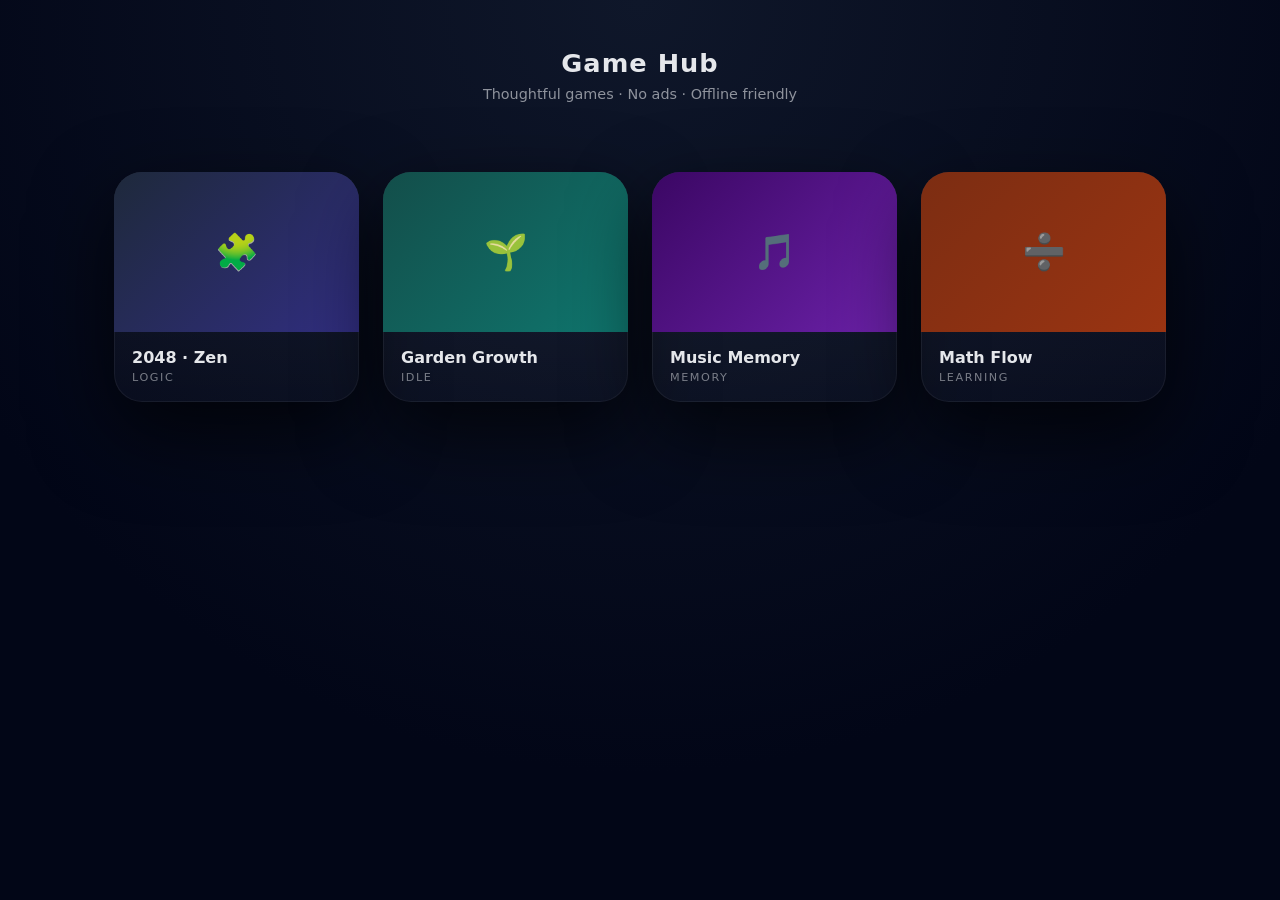
==== commit 52a943e7: "Add files via upload" ====
--- a/index.html
+++ b/index.html
@@ -1,320 +1,159 @@
-
-<!doctype html>
-<html class="h-100" lang="en">
-
-  <head>
-      <meta charset="utf-8">
-
-
-<meta name="viewport" content="width=device-width, initial-scale=1, maximum-scale=1, user-scalable=no, shrink-to-fit=yes">
-  
-  <meta name="description" content="Walla Walla Web Design and Development">
-  <link rel="apple-touch-icon" sizes="180x180" href="img/apple-touch-icon.png">
-  <link rel="icon" type="image/png" sizes="32x32" href="img/favicon-32x32.png">
-  <link rel="icon" type="image/png" sizes="16x16" href="img/favicon-16x16.png">
-  <link rel="icon" type="image/png" sizes="96x96" href="img/favicon.png">
-  <meta name="author" content="Tiah Eskildsen">
-  <meta name="generator" content="Eleventy v2.0.1">
-  <meta name="HandheldFriendly" content="true">
-  <title>Simple and Static | Web Design & Development</title>
-  <link rel="stylesheet" href="css/theme.min.css">
-
-   <style>
-
-/* inter-300 - latin */
-@font-face {
-  font-family: 'Inter';
-  font-style: normal;
-  font-weight: 300;
-  font-display: swap;
-  src: local(''),
-       url('fonts/inter-v12-latin-300.woff2') format('woff2'), /* Chrome 26+, Opera 23+, Firefox 39+ */
-       url('fonts/inter-v12-latin-300.woff') format('woff'); /* Chrome 6+, Firefox 3.6+, IE 9+, Safari 5.1+ */
-}
-
-/* inter-400 - latin */
-@font-face {
-  font-family: 'Inter';
-  font-style: normal;
-  font-weight: 400;
-  font-display: swap;
-  src: local(''),
-       url('fonts/inter-v12-latin-regular.woff2') format('woff2'), /* Chrome 26+, Opera 23+, Firefox 39+ */
-       url('fonts/inter-v12-latin-regular.woff') format('woff'); /* Chrome 6+, Firefox 3.6+, IE 9+, Safari 5.1+ */
-}
-
-@font-face {
-  font-family: 'Inter';
-  font-style: normal;
-  font-weight: 500;
-  font-display: swap;
-  src: local(''),
-       url('fonts/inter-v12-latin-500.woff2') format('woff2'), /* Chrome 26+, Opera 23+, Firefox 39+ */
-       url('fonts/inter-v12-latin-500.woff') format('woff'); /* Chrome 6+, Firefox 3.6+, IE 9+, Safari 5.1+ */
-}
-@font-face {
-  font-family: 'Inter';
-  font-style: normal;
-  font-weight: 700;
-  font-display: swap;
-  src: local(''),
-       url('fonts/inter-v12-latin-700.woff2') format('woff2'), /* Chrome 26+, Opera 23+, Firefox 39+ */
-       url('fonts/inter-v12-latin-700.woff') format('woff'); /* Chrome 6+, Firefox 3.6+, IE 9+, Safari 5.1+ */
-}
-
-</style>
-
-
-  </head>
-
-  <body class="bg-black text-white mt-0" data-bs-spy="scroll" data-bs-target="#navScroll">
-
-    <nav id="navScroll" class="navbar navbar-dark bg-black fixed-top px-vw-5" tabindex="0">
-  <div class="container">
-    <a class="navbar-brand pe-md-4 fs-4 col-12 col-md-auto text-center" href="index.html">
-
-      
-  <span class="ms-md-1 mt-1 fw-bolder me-md-5"><img src="img/favicon-32x32.png">𝚂𝚒𝚖𝚙𝚕𝚎 & 𝚂𝚝𝚊𝚝𝚒𝚌
-  </span>
-	</a>
- 
-
-     
-</div>
-</nav>
-
-    <main>
-      <div class="w-100 overflow-hidden position-relative bg-black text-white" data-aos="fade">
-  <div class="position-absolute w-100 h-100 bg-black opacity-75 top-0 start-0"></div>
-  <div class="container py-vh-4 position-relative mt-5 px-vw-5 text-center">
-  <div class="row d-flex align-items-center justify-content-center py-vh-5">
-    <div class="col-12 col-xl-10"> 
-      <span class="h5 text-secondary fw-lighter"> 𝚂𝚒𝚖𝚙𝚕𝚎 & 𝚂𝚝𝚊𝚝𝚒𝚌 </span>
-      <h1 class="display-huge mt-3 mb-3 lh-1">Doing ordinary stuff for cool people</h1>
-    </div>
-    <div class="col-12 col-xl-8">
-      <p class="lead text-secondary">
-No complicated platforms or scary hidden fees — just elegant and effective web development. DNS + Hosting incl. 
-   
-
-
-</p>
-    </div>
-    <div class="col-12 text-center">
-      <a href="contact.html" class="btn btn-xl btn-light">Let's Chat
-        <svg xmlns="http://www.w3.org/2000/svg" width="16" height="16" fill="currentColor" class="bi bi-arrow-right" viewBox="0 0 16 16">
-  <path fill-rule="evenodd" d="M1 8a.5.5 0 0 1 .5-.5h11.793l-3.147-3.146a.5.5 0 0 1 .708-.708l4 4a.5.5 0 0 1 0 .708l-4 4a.5.5 0 0 1-.708-.708L13.293 8.5H1.5A.5.5 0 0 1 1 8z"/>
-</svg>
-</a>
-    </div>
-  </div>
-</div>
-
-</div>
-
-<div class="w-100 position-relative bg-black text-white bg-cover d-flex align-items-center">
-  <div class="container-fluid px-vw-5">
-    <div class="position-absolute w-100 h-50 bg-dark bottom-0 start-0"></div>
-    <div class="row d-flex align-items-center position-relative justify-content-center px-0 g-5">
-      <div class="col-12 col-lg-6">
-        <img src="img/webp/abstract18.webp" width="2280" height="1732" alt="abstract image" class="img-fluid position-relative rounded-5 shadow" data-aos="fade-up">
-      </div>
-      <div class="col-12 col-md-6 col-lg-3">
-        <img src="img/webp/abstract6.webp" width="1116" height="1578" alt="abstract image" class="img-fluid position-relative rounded-5 shadow" data-aos="fade-up" data-aos-duration="2000">
-      </div>
-      <div class="col-12 col-md-6 col-lg-3">
-        <img src="img/webp/abstract9.webp" width="1116" height="848" alt="abstract image" class="img-fluid position-relative rounded-5 shadow" data-aos="fade-up" data-aos-duration="3000">
-      </div>
-    </div>
-  </div>
-</div>
-<div class="bg-dark">
-  <div class="container px-vw-5 py-vh-5">
-    <div class="row d-flex align-items-center">
-      <div class="col-12 col-lg-7 text-lg-end" data-aos="fade-right">
-        <span class="h5 text-secondary fw-lighter">What we do</span>
-        <h2 class="display-4">We don't just make web development affordable for anyone - we make it easy, so you can spend more money and time on what really matters. </h2>
-      </div>
-      <div class="col-12 col-lg-5" data-aos="fade-left">
-        <h3 class="pt-5">Product Design & Strategy</h3>
-        <p class="text-secondary">We use Simple Static designed templates tailored to your brand. This approach gives our clients flexibility with design at a cost they can't beat.<br>
-          <a href="content.html" class="link-fancy link-fancy-light me-2">Design Templates</a>
-          <svg xmlns="http://www.w3.org/2000/svg" width="24" height="24" fill="currentColor" class="bi bi-arrow-right-circle" viewBox="0 0 16 16">
-  <path fill-rule="evenodd" d="M1 8a7 7 0 1 0 14 0A7 7 0 0 0 1 8zm15 0A8 8 0 1 1 0 8a8 8 0 0 1 16 0zM4.5 7.5a.5.5 0 0 0 0 1h5.793l-2.147 2.146a.5.5 0 0 0 .708.708l3-3a.5.5 0 0 0 0-.708l-3-3a.5.5 0 1 0-.708.708L10.293 7.5H4.5z"/>
-</svg>
-</p>
-        <h3 class="border-top border-secondary pt-5 mt-5">Development & Engineering</h3>
-        <p class="text-secondary">These templates have already been carefully crafted and are just waiting for your business/brand to occupy them - making this a fast and easy way to develop your online presense.<br>
-          <a href="Client_Forms_Simple_and_Static.pdf" class="link-fancy link-fancy-light me-2" download="my_forms.pdf">Discovery + Intake + Consent Forms</a>
-          <svg xmlns="http://www.w3.org/2000/svg" width="24" height="24" fill="currentColor" class="bi bi-arrow-right-circle" viewBox="0 0 16 16">
-  <path fill-rule="evenodd" d="M1 8a7 7 0 1 0 14 0A7 7 0 0 0 1 8zm15 0A8 8 0 1 1 0 8a8 8 0 0 1 16 0zM4.5 7.5a.5.5 0 0 0 0 1h5.793l-2.147 2.146a.5.5 0 0 0 .708.708l3-3a.5.5 0 0 0 0-.708l-3-3a.5.5 0 1 0-.708.708L10.293 7.5H4.5z"/>
-</svg>
-</p>
-      </div>
-    </div>
-  </div>
-</div>
-
-
-
-
-<div class="bg-black">
-<div class="container px-vw-5 py-vh-5" id="pricing">
-  <div class="row d-flex align-items-center">
-    <div class="col-12 col-lg-5 text-center text-lg-end" data-aos="zoom-in-right">
-      <span class="h5 text-secondary fw-lighter">What we charge</span>
-      <h2 class="display-4">You get all our knowledge for one simple price</h2>
-    </div>
-    <div class="col-12 col-lg-7 bg-dark rounded-5 py-vh-3 text-center my-5" data-aos="zoom-in-up">
-      <h2 class="display-huge mb-5">
-        <span class="fs-4 me-2 fw-light">$</span><span class="border-bottom border-5">20</span><span class="fs-6 fw-light">/month</span></h2>
-      <p class="lead text-secondary">This is a monthly rate that reflects 4 updates, typically used weekly but to be dispersed as desired. Files included after 6 months of subscription. </p>
-      <a href="contact.html" class="btn btn-xl btn-light">Sign up
-        <svg xmlns="http://www.w3.org/2000/svg" width="16" height="16" fill="currentColor" class="bi bi-arrow-right" viewBox="0 0 16 16">
-  <path fill-rule="evenodd" d="M1 8a.5.5 0 0 1 .5-.5h11.793l-3.147-3.146a.5.5 0 0 1 .708-.708l4 4a.5.5 0 0 1 0 .708l-4 4a.5.5 0 0 1-.708-.708L13.293 8.5H1.5A.5.5 0 0 1 1 8z"/>
-</svg>
-</a>
-    </div>
-
-     <div class="col-12 col-lg-7 bg-dark rounded-5 py-vh-3 text-center my-5" data-aos="zoom-in-up">
-      <h2 class="display-huge mb-5">
-        <span class="fs-4 me-2 fw-light">$</span><span class="border-bottom border-5">100</span><span class="fs-6 fw-light">/build</span></h2>
-      <p class="lead text-secondary">This rate is "per build" and reflects 0 updates.<br> Full packages + files included.  </p>
-      <a href="contact.html" class="btn btn-xl btn-light">Sign up
-        <svg xmlns="http://www.w3.org/2000/svg" width="16" height="16" fill="currentColor" class="bi bi-arrow-right" viewBox="0 0 16 16">
-  <path fill-rule="evenodd" d="M1 8a.5.5 0 0 1 .5-.5h11.793l-3.147-3.146a.5.5 0 0 1 .708-.708l4 4a.5.5 0 0 1 0 .708l-4 4a.5.5 0 0 1-.708-.708L13.293 8.5H1.5A.5.5 0 0 1 1 8z"/>
-</svg>
-</a>
-    </div>
-  </div>
-</div>
-
-</div>
-
-    
-
-</div>
-</div>
-<div class="bg-dark py-vh-5">
-<div class="container px-vw-5">
-  <div class="row d-flex gx-5 align-items-center">
-    <div class="col-12 col-lg-12">
-      <div class="rounded-5 bg-black p-5 shadow" data-aos="zoom-in-right">
-       
-        <p class="text-secondary lead"><a href="contact.html">LET'S CHAT ABOUT IT!</a></p>
-        <div class="d-flex justify-content-start align-items-center border-top border-secondary pt-3">
-          <div>
-            <span class="h6 fw-5">Tiah Christine</a></span><br>
-            <small class="text-secondary">Developer, Simple & Static</small>
-          </div>
-        </div>
-      </div>
-      <div class="rounded-5 bg-black p-5 shadow mt-5" data-aos="zoom-in-right">
-       
-       <p class="text-secondary lead">FIND ME ON...</p>
-        <div class="d-flex justify-content-start align-items-center border-top border-secondary pt-3">
-    
-          <div>
-        
-										<a href="https://www.facebook.com/people/𝚂𝚒𝚖𝚙𝚕𝚎-𝚂𝚝𝚊𝚝𝚒𝚌/61579962921182/"><img src="css/facebook.svg" width="96" height="96" class="rounded-circle me-3" alt="www.facebook.com" data-aos="fade" loading="lazy"></a>
-										<a href="https://www.instagram.com/_simpleandstatic/"><img src="css/instagram.svg" width="96" height="96" class="rounded-circle me-3" alt="www.instagram.com" data-aos="fade" loading="lazy"></a>
-										<a href="https://github.com/tiahchia"><img src ="css/github.svg" width="96" height="96" class="rounded-circle me-3" alt="github.com" data-aos="fade" loading="lazy"></a>
-										<a href="https://www.linkedin.com/in/simple-andstatic-0b2550380"><img src="css/linkedin.svg" width="96" height="96" class="rounded-circle me-3" alt="www.linkedin.com" data-aos="fade" loading="lazy"></a>
-									
-        
-								
-          </div>
-        </div>
-      </div>
-
-    </div>
-  
-</div>
-</div>
-</div>
-    </main>
-
-    <footer class="bg-black border-top border-dark">
-  <div class="container py-vh-4 text-secondary fw-lighter">
-    <div class="row">
-      <div class="col-12 col-lg-5 py-4 text-center text-lg-start">
-            <a class="navbar-brand pe-md-4 fs-4 col-12 col-md-auto text-center" href="index.html">
-
-<img src="img/favicon-32x32.png">
-
-  <span class="ms-md-1 mt-1 fw-bolder me-md-5">𝚂𝚒𝚖𝚙𝚕𝚎 & 𝚂𝚝𝚊𝚝𝚒𝚌</span>
-</a>
-
-      </div>
-      <div class="col border-end border-dark">
-        <span class="h6">Company</span>
-<ul class="nav flex-column">
- 
-  <li class="nav-item">
-    <a href="Client_Forms_Simple_and_Static.pdf" class="link-fancy link-fancy-light me-2" download="my_forms.pdf">Forms | Agreements</a>
-  </li>
-
-  <li class="nav-item">
-    <a href="contact.html" class="link-fancy link-fancy-light">Contact</a>
-  </li>
-</ul>
-      </div>
-      <div class="col border-end border-dark">
-                <span class="h6">Services</span>
-                <ul class="nav flex-column">
-                  <li class="nav-item">
-                    <a href="game-hub/games/index.html" class="link-fancy link-fancy-light">Game Hub</a>
-                  </li>
-                
-                  <li class="nav-item">
-                    <a href="content.html" class="link-fancy link-fancy-light">Templates</a>
-                  </li>
-
-				   <li class="nav-item">
-                    <a href="compiler.html" class="link-fancy link-fancy-light">Compiler</a>
-                  </li>
-                  
-                </ul>
-      </div>
-     
-    </div>
-  </div>
-  <div class="container text-center small py-vh-2 border-top border-dark">Made by
-    <img src="img/favicon-32x32.png">𝚂𝚒𝚖𝚙𝚕𝚎 & 𝚂𝚝𝚊𝚝𝚒𝚌</a>
-  </div>
-</footer>
-
-
-
-
-
-
-
-
-<script src="js/bootstrap.bundle.min.js"></script>
-<script src="js/aos.js"></script>
-<script>
-AOS.init({
- duration: 800, // values from 0 to 3000, with step 50ms
-});
-</script>
-<script>
-  let scrollpos = window.scrollY
-  const header = document.querySelector(".navbar")
-  const header_height = header.offsetHeight
-
-  const add_class_on_scroll = () => header.classList.add("scrolled", "shadow-sm")
-  const remove_class_on_scroll = () => header.classList.remove("scrolled", "shadow-sm")
-
-  window.addEventListener('scroll', function() {
-    scrollpos = window.scrollY;
-
-    if (scrollpos >= header_height) { add_class_on_scroll() }
-    else { remove_class_on_scroll() }
-
-    console.log(scrollpos)
-  })
-</script>
-
-  </body>
-</html>
+<!DOCTYPE html>
+<html lang="en">
+<head>
+<meta charset="UTF-8" />
+<meta name="viewport" content="width=device-width, initial-scale=1.0" />
+<title>Game Hub</title>
+
+<style>
+* {
+  box-sizing: border-box;
+  font-family: system-ui, -apple-system;
+}
+
+body {
+  margin: 0;
+  min-height: 100vh;
+  background: radial-gradient(circle at top, #0f172a, #020617 70%);
+  color: #e5e7eb;
+  display: flex;
+  flex-direction: column;
+  align-items: center;
+}
+
+/* HEADER */
+.header {
+  text-align: center;
+  padding: 48px 20px 32px;
+}
+
+.header h1 {
+  margin: 0;
+  font-size: 1.6rem;
+  font-weight: 600;
+  letter-spacing: 0.04em;
+}
+
+.header p {
+  margin-top: 8px;
+  font-size: 0.9rem;
+  opacity: 0.6;
+}
+
+/* GRID */
+.game-grid {
+  width: 100%;
+  max-width: 1100px;
+  padding: 24px;
+  display: grid;
+  grid-template-columns: repeat(auto-fit, minmax(220px, 1fr));
+  gap: 24px;
+}
+
+/* CARD */
+.game-card {
+  text-decoration: none;
+  color: inherit;
+  border-radius: 28px;
+  overflow: hidden;
+  background: linear-gradient(
+    180deg,
+    rgba(255,255,255,0.06),
+    rgba(255,255,255,0.02)
+  );
+  box-shadow:
+    0 30px 80px rgba(0,0,0,0.7),
+    inset 0 0 0 1px rgba(255,255,255,0.06);
+  transition: transform .25s ease, box-shadow .25s ease;
+}
+
+.game-card:hover {
+  transform: translateY(-6px);
+  box-shadow:
+    0 40px 120px rgba(0,0,0,0.9),
+    inset 0 0 0 1px rgba(255,255,255,0.12);
+}
+
+/* THUMBNAIL */
+.thumb {
+  height: 160px;
+  display: flex;
+  align-items: center;
+  justify-content: center;
+  font-size: 2.2rem;
+}
+
+/* INDIVIDUAL THEMES */
+.t-2048   { background: linear-gradient(135deg,#1e293b,#312e81); }
+.t-click  { background: linear-gradient(135deg,#134e4a,#0f766e); }
+.t-music  { background: linear-gradient(135deg,#3b0764,#6b21a8); }
+.t-math   { background: linear-gradient(135deg,#7c2d12,#9a3412); }
+
+/* INFO */
+.game-info {
+  padding: 16px 18px 18px;
+}
+
+.game-info h3 {
+  margin: 0;
+  font-size: 1rem;
+  font-weight: 600;
+}
+
+.game-info span {
+  display: block;
+  margin-top: 4px;
+  font-size: 0.7rem;
+  letter-spacing: 0.14em;
+  text-transform: uppercase;
+  opacity: 0.5;
+}
+</style>
+</head>
+
+<body>
+
+<header class="header">
+  <h1>Game Hub</h1>
+  <p>Thoughtful games · No ads · Offline friendly</p>
+</header>
+
+<main class="game-grid">
+
+  <a href="games/2048/index.html" class="game-card">
+    <div class="thumb t-2048">🧩</div>
+    <div class="game-info">
+      <h3>2048 · Zen</h3>
+      <span>Logic</span>
+    </div>
+  </a>
+
+  <a href="games/clicker/index.html" class="game-card">
+    <div class="thumb t-click">🌱</div>
+    <div class="game-info">
+      <h3>Garden Growth</h3>
+      <span>Idle</span>
+    </div>
+  </a>
+
+  <a href="games/piano-runner/index.html" class="game-card">
+    <div class="thumb t-music">🎵</div>
+    <div class="game-info">
+      <h3>Music Memory</h3>
+      <span>Memory</span>
+    </div>
+  </a>
+
+  <a href="games/math/index.html" class="game-card">
+    <div class="thumb t-math">➗</div>
+    <div class="game-info">
+      <h3>Math Flow</h3>
+      <span>Learning</span>
+    </div>
+  </a>
+
+</main>
+
+</body>
+</html>
+
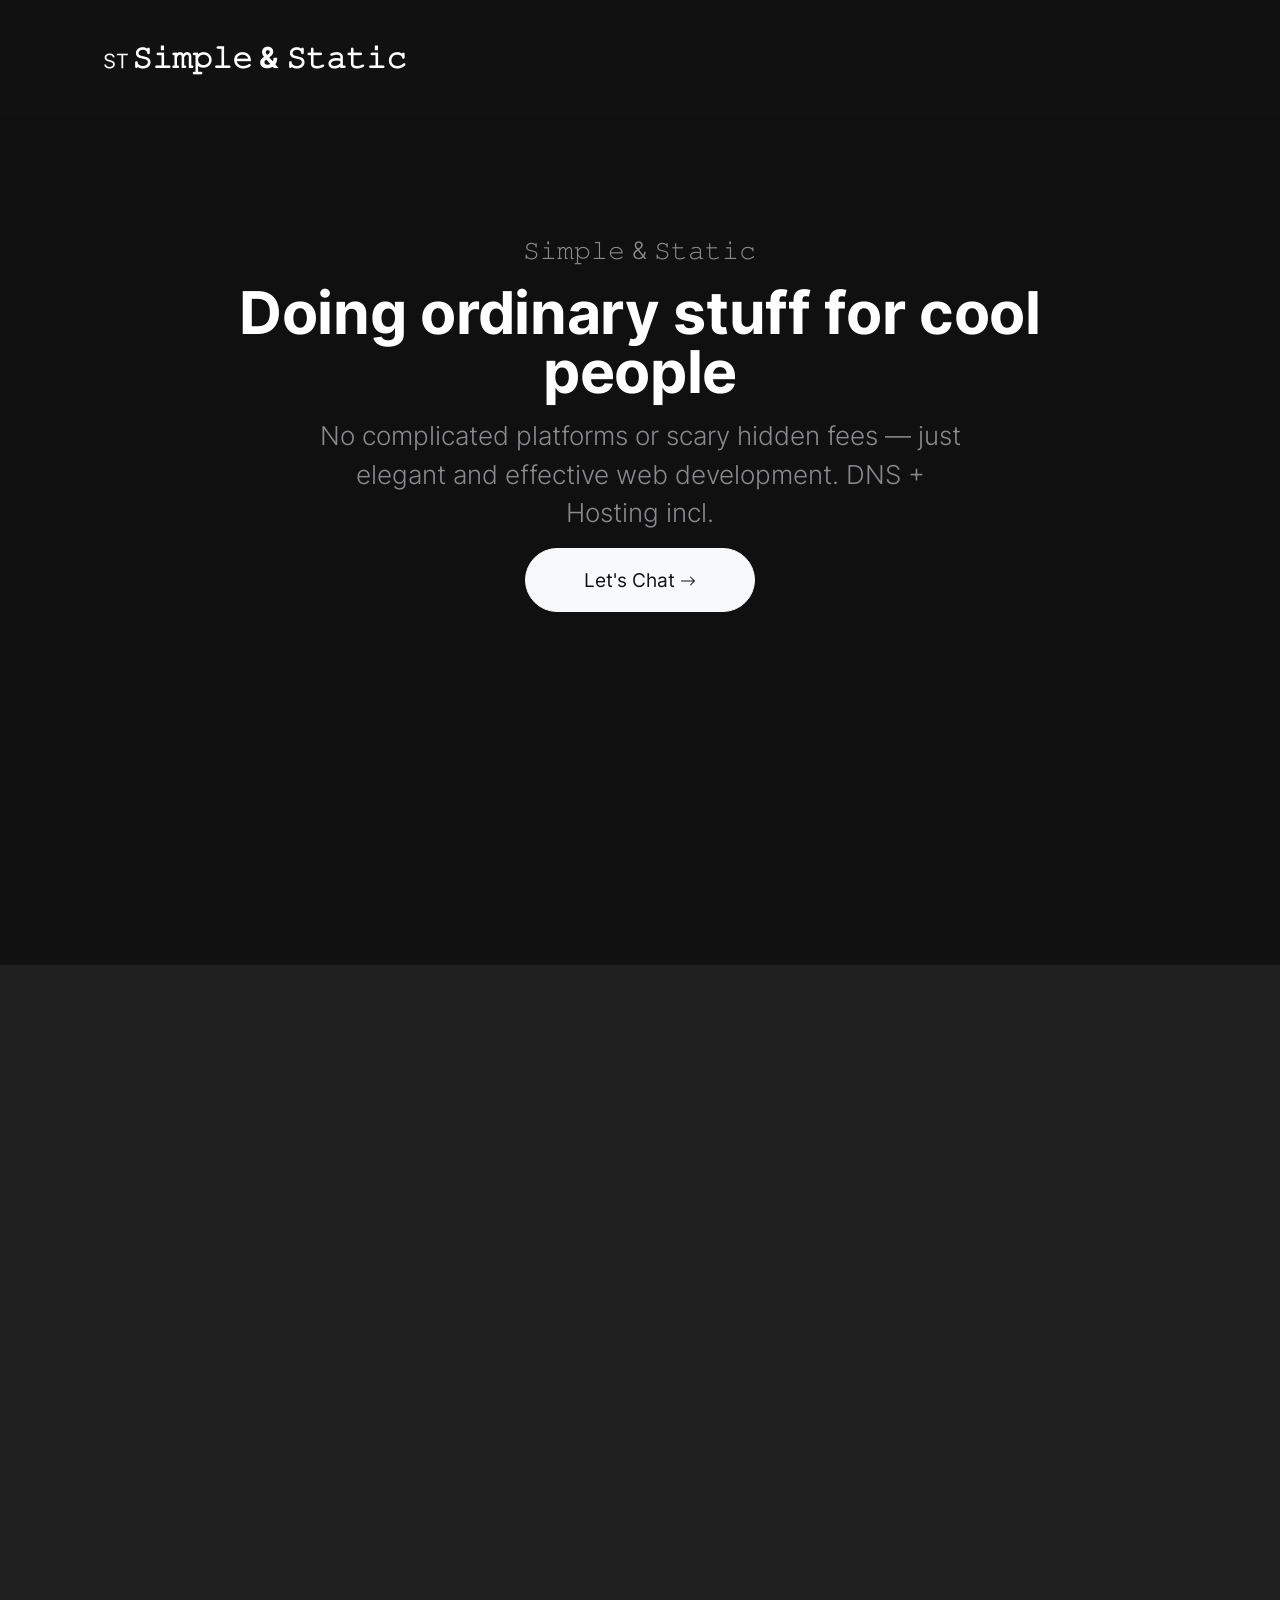
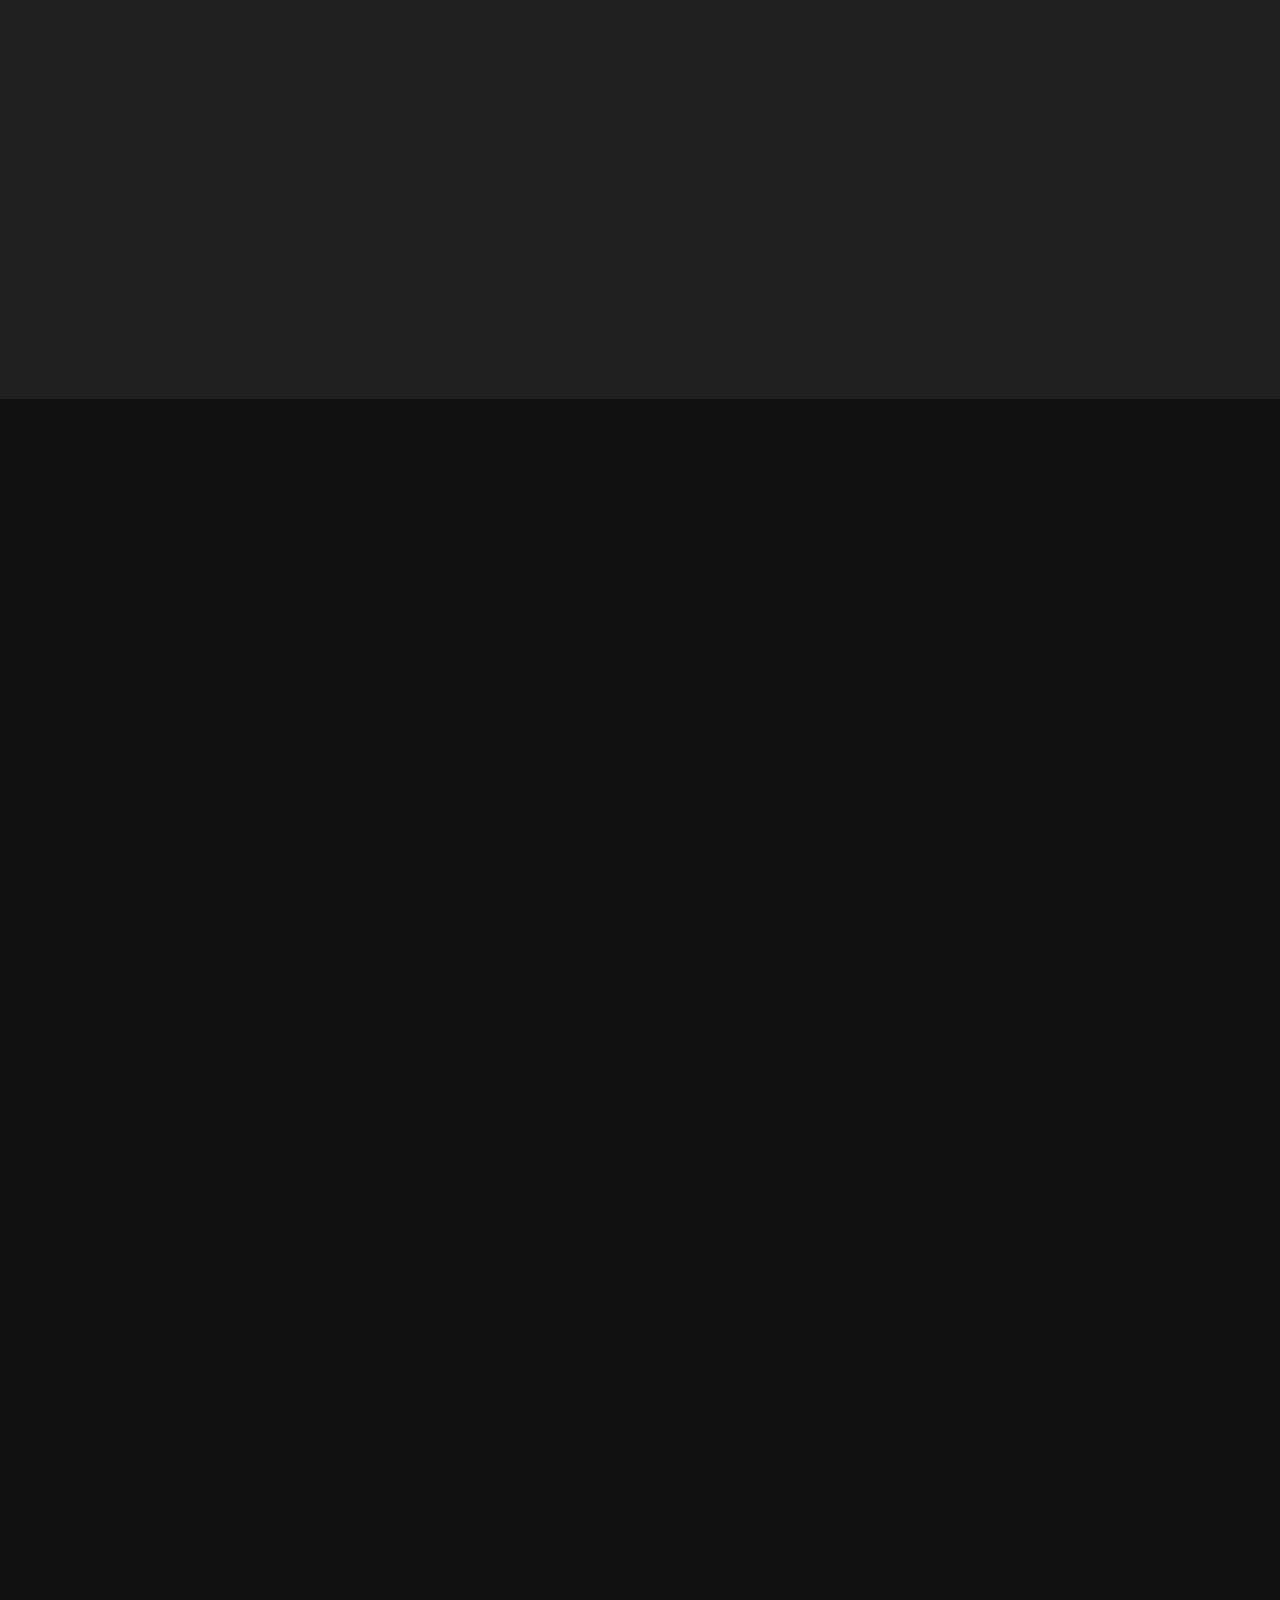
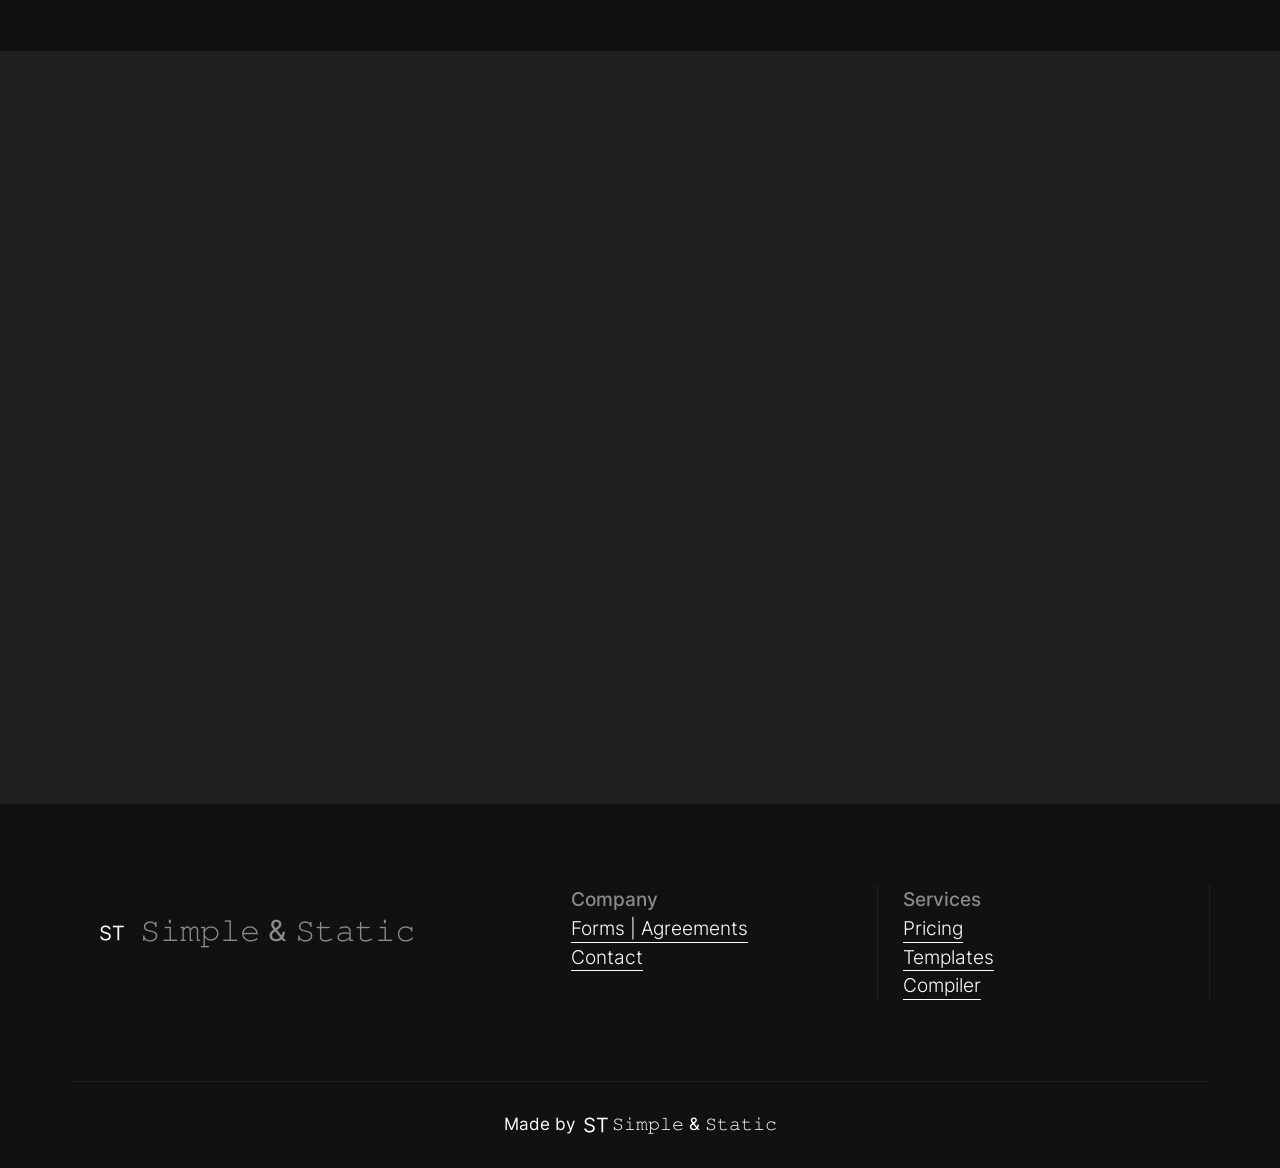
==== commit d51f2e8e: "Add initial HTML structure for the website" ====
--- a/index.html
+++ b/index.html
@@ -1,159 +1,320 @@
-<!DOCTYPE html>
-<html lang="en">
-<head>
-<meta charset="UTF-8" />
-<meta name="viewport" content="width=device-width, initial-scale=1.0" />
-<title>Game Hub</title>
-
-<style>
-* {
-  box-sizing: border-box;
-  font-family: system-ui, -apple-system;
-}
-
-body {
-  margin: 0;
-  min-height: 100vh;
-  background: radial-gradient(circle at top, #0f172a, #020617 70%);
-  color: #e5e7eb;
-  display: flex;
-  flex-direction: column;
-  align-items: center;
-}
-
-/* HEADER */
-.header {
-  text-align: center;
-  padding: 48px 20px 32px;
-}
-
-.header h1 {
-  margin: 0;
-  font-size: 1.6rem;
-  font-weight: 600;
-  letter-spacing: 0.04em;
-}
-
-.header p {
-  margin-top: 8px;
-  font-size: 0.9rem;
-  opacity: 0.6;
-}
-
-/* GRID */
-.game-grid {
-  width: 100%;
-  max-width: 1100px;
-  padding: 24px;
-  display: grid;
-  grid-template-columns: repeat(auto-fit, minmax(220px, 1fr));
-  gap: 24px;
-}
-
-/* CARD */
-.game-card {
-  text-decoration: none;
-  color: inherit;
-  border-radius: 28px;
-  overflow: hidden;
-  background: linear-gradient(
-    180deg,
-    rgba(255,255,255,0.06),
-    rgba(255,255,255,0.02)
-  );
-  box-shadow:
-    0 30px 80px rgba(0,0,0,0.7),
-    inset 0 0 0 1px rgba(255,255,255,0.06);
-  transition: transform .25s ease, box-shadow .25s ease;
-}
-
-.game-card:hover {
-  transform: translateY(-6px);
-  box-shadow:
-    0 40px 120px rgba(0,0,0,0.9),
-    inset 0 0 0 1px rgba(255,255,255,0.12);
-}
-
-/* THUMBNAIL */
-.thumb {
-  height: 160px;
-  display: flex;
-  align-items: center;
-  justify-content: center;
-  font-size: 2.2rem;
-}
-
-/* INDIVIDUAL THEMES */
-.t-2048   { background: linear-gradient(135deg,#1e293b,#312e81); }
-.t-click  { background: linear-gradient(135deg,#134e4a,#0f766e); }
-.t-music  { background: linear-gradient(135deg,#3b0764,#6b21a8); }
-.t-math   { background: linear-gradient(135deg,#7c2d12,#9a3412); }
-
-/* INFO */
-.game-info {
-  padding: 16px 18px 18px;
-}
-
-.game-info h3 {
-  margin: 0;
-  font-size: 1rem;
-  font-weight: 600;
-}
-
-.game-info span {
-  display: block;
-  margin-top: 4px;
-  font-size: 0.7rem;
-  letter-spacing: 0.14em;
-  text-transform: uppercase;
-  opacity: 0.5;
-}
-</style>
-</head>
-
-<body>
-
-<header class="header">
-  <h1>Game Hub</h1>
-  <p>Thoughtful games · No ads · Offline friendly</p>
-</header>
-
-<main class="game-grid">
-
-  <a href="games/2048/index.html" class="game-card">
-    <div class="thumb t-2048">🧩</div>
-    <div class="game-info">
-      <h3>2048 · Zen</h3>
-      <span>Logic</span>
-    </div>
-  </a>
-
-  <a href="games/clicker/index.html" class="game-card">
-    <div class="thumb t-click">🌱</div>
-    <div class="game-info">
-      <h3>Garden Growth</h3>
-      <span>Idle</span>
-    </div>
-  </a>
-
-  <a href="games/piano-runner/index.html" class="game-card">
-    <div class="thumb t-music">🎵</div>
-    <div class="game-info">
-      <h3>Music Memory</h3>
-      <span>Memory</span>
-    </div>
-  </a>
-
-  <a href="games/math/index.html" class="game-card">
-    <div class="thumb t-math">➗</div>
-    <div class="game-info">
-      <h3>Math Flow</h3>
-      <span>Learning</span>
-    </div>
-  </a>
-
-</main>
-
-</body>
-</html>
-
+
+<!doctype html>
+<html class="h-100" lang="en">
+
+  <head>
+      <meta charset="utf-8">
+
+
+<meta name="viewport" content="width=device-width, initial-scale=1, maximum-scale=1, user-scalable=no, shrink-to-fit=yes">
+  
+  <meta name="description" content="Walla Walla Web Design and Development">
+  <link rel="apple-touch-icon" sizes="180x180" href="img/apple-touch-icon.png">
+  <link rel="icon" type="image/png" sizes="32x32" href="img/favicon-32x32.png">
+  <link rel="icon" type="image/png" sizes="16x16" href="img/favicon-16x16.png">
+  <link rel="icon" type="image/png" sizes="96x96" href="img/favicon.png">
+  <meta name="author" content="Tiah Eskildsen">
+  <meta name="generator" content="Eleventy v2.0.1">
+  <meta name="HandheldFriendly" content="true">
+  <title>Simple and Static | Web Design & Development</title>
+  <link rel="stylesheet" href="css/theme.min.css">
+
+   <style>
+
+/* inter-300 - latin */
+@font-face {
+  font-family: 'Inter';
+  font-style: normal;
+  font-weight: 300;
+  font-display: swap;
+  src: local(''),
+       url('fonts/inter-v12-latin-300.woff2') format('woff2'), /* Chrome 26+, Opera 23+, Firefox 39+ */
+       url('fonts/inter-v12-latin-300.woff') format('woff'); /* Chrome 6+, Firefox 3.6+, IE 9+, Safari 5.1+ */
+}
+
+/* inter-400 - latin */
+@font-face {
+  font-family: 'Inter';
+  font-style: normal;
+  font-weight: 400;
+  font-display: swap;
+  src: local(''),
+       url('fonts/inter-v12-latin-regular.woff2') format('woff2'), /* Chrome 26+, Opera 23+, Firefox 39+ */
+       url('fonts/inter-v12-latin-regular.woff') format('woff'); /* Chrome 6+, Firefox 3.6+, IE 9+, Safari 5.1+ */
+}
+
+@font-face {
+  font-family: 'Inter';
+  font-style: normal;
+  font-weight: 500;
+  font-display: swap;
+  src: local(''),
+       url('fonts/inter-v12-latin-500.woff2') format('woff2'), /* Chrome 26+, Opera 23+, Firefox 39+ */
+       url('fonts/inter-v12-latin-500.woff') format('woff'); /* Chrome 6+, Firefox 3.6+, IE 9+, Safari 5.1+ */
+}
+@font-face {
+  font-family: 'Inter';
+  font-style: normal;
+  font-weight: 700;
+  font-display: swap;
+  src: local(''),
+       url('fonts/inter-v12-latin-700.woff2') format('woff2'), /* Chrome 26+, Opera 23+, Firefox 39+ */
+       url('fonts/inter-v12-latin-700.woff') format('woff'); /* Chrome 6+, Firefox 3.6+, IE 9+, Safari 5.1+ */
+}
+
+</style>
+
+
+  </head>
+
+  <body class="bg-black text-white mt-0" data-bs-spy="scroll" data-bs-target="#navScroll">
+
+    <nav id="navScroll" class="navbar navbar-dark bg-black fixed-top px-vw-5" tabindex="0">
+  <div class="container">
+    <a class="navbar-brand pe-md-4 fs-4 col-12 col-md-auto text-center" href="index.html">
+
+      
+  <span class="ms-md-1 mt-1 fw-bolder me-md-5"><img src="img/favicon-32x32.png">𝚂𝚒𝚖𝚙𝚕𝚎 & 𝚂𝚝𝚊𝚝𝚒𝚌
+  </span>
+	</a>
+ 
+
+     
+</div>
+</nav>
+
+    <main>
+      <div class="w-100 overflow-hidden position-relative bg-black text-white" data-aos="fade">
+  <div class="position-absolute w-100 h-100 bg-black opacity-75 top-0 start-0"></div>
+  <div class="container py-vh-4 position-relative mt-5 px-vw-5 text-center">
+  <div class="row d-flex align-items-center justify-content-center py-vh-5">
+    <div class="col-12 col-xl-10"> 
+      <span class="h5 text-secondary fw-lighter"> 𝚂𝚒𝚖𝚙𝚕𝚎 & 𝚂𝚝𝚊𝚝𝚒𝚌 </span>
+      <h1 class="display-huge mt-3 mb-3 lh-1">Doing ordinary stuff for cool people</h1>
+    </div>
+    <div class="col-12 col-xl-8">
+      <p class="lead text-secondary">
+No complicated platforms or scary hidden fees — just elegant and effective web development. DNS + Hosting incl. 
+   
+
+
+</p>
+    </div>
+    <div class="col-12 text-center">
+      <a href="contact.html" class="btn btn-xl btn-light">Let's Chat
+        <svg xmlns="http://www.w3.org/2000/svg" width="16" height="16" fill="currentColor" class="bi bi-arrow-right" viewBox="0 0 16 16">
+  <path fill-rule="evenodd" d="M1 8a.5.5 0 0 1 .5-.5h11.793l-3.147-3.146a.5.5 0 0 1 .708-.708l4 4a.5.5 0 0 1 0 .708l-4 4a.5.5 0 0 1-.708-.708L13.293 8.5H1.5A.5.5 0 0 1 1 8z"/>
+</svg>
+</a>
+    </div>
+  </div>
+</div>
+
+</div>
+
+<div class="w-100 position-relative bg-black text-white bg-cover d-flex align-items-center">
+  <div class="container-fluid px-vw-5">
+    <div class="position-absolute w-100 h-50 bg-dark bottom-0 start-0"></div>
+    <div class="row d-flex align-items-center position-relative justify-content-center px-0 g-5">
+      <div class="col-12 col-lg-6">
+        <img src="img/webp/abstract18.webp" width="2280" height="1732" alt="abstract image" class="img-fluid position-relative rounded-5 shadow" data-aos="fade-up">
+      </div>
+      <div class="col-12 col-md-6 col-lg-3">
+        <img src="img/webp/abstract6.webp" width="1116" height="1578" alt="abstract image" class="img-fluid position-relative rounded-5 shadow" data-aos="fade-up" data-aos-duration="2000">
+      </div>
+      <div class="col-12 col-md-6 col-lg-3">
+        <img src="img/webp/abstract9.webp" width="1116" height="848" alt="abstract image" class="img-fluid position-relative rounded-5 shadow" data-aos="fade-up" data-aos-duration="3000">
+      </div>
+    </div>
+  </div>
+</div>
+<div class="bg-dark">
+  <div class="container px-vw-5 py-vh-5">
+    <div class="row d-flex align-items-center">
+      <div class="col-12 col-lg-7 text-lg-end" data-aos="fade-right">
+        <span class="h5 text-secondary fw-lighter">What we do</span>
+        <h2 class="display-4">We don't just make web development affordable for anyone - we make it easy, so you can spend more money and time on what really matters. </h2>
+      </div>
+      <div class="col-12 col-lg-5" data-aos="fade-left">
+        <h3 class="pt-5">Product Design & Strategy</h3>
+        <p class="text-secondary">We use Simple Static designed templates tailored to your brand. This approach gives our clients flexibility with design at a cost they can't beat.<br>
+          <a href="content.html" class="link-fancy link-fancy-light me-2">Design Templates</a>
+          <svg xmlns="http://www.w3.org/2000/svg" width="24" height="24" fill="currentColor" class="bi bi-arrow-right-circle" viewBox="0 0 16 16">
+  <path fill-rule="evenodd" d="M1 8a7 7 0 1 0 14 0A7 7 0 0 0 1 8zm15 0A8 8 0 1 1 0 8a8 8 0 0 1 16 0zM4.5 7.5a.5.5 0 0 0 0 1h5.793l-2.147 2.146a.5.5 0 0 0 .708.708l3-3a.5.5 0 0 0 0-.708l-3-3a.5.5 0 1 0-.708.708L10.293 7.5H4.5z"/>
+</svg>
+</p>
+        <h3 class="border-top border-secondary pt-5 mt-5">Development & Engineering</h3>
+        <p class="text-secondary">These templates have already been carefully crafted and are just waiting for your business/brand to occupy them - making this a fast and easy way to develop your online presense.<br>
+          <a href="Client_Forms_Simple_and_Static.pdf" class="link-fancy link-fancy-light me-2" download="my_forms.pdf">Discovery + Intake + Consent Forms</a>
+          <svg xmlns="http://www.w3.org/2000/svg" width="24" height="24" fill="currentColor" class="bi bi-arrow-right-circle" viewBox="0 0 16 16">
+  <path fill-rule="evenodd" d="M1 8a7 7 0 1 0 14 0A7 7 0 0 0 1 8zm15 0A8 8 0 1 1 0 8a8 8 0 0 1 16 0zM4.5 7.5a.5.5 0 0 0 0 1h5.793l-2.147 2.146a.5.5 0 0 0 .708.708l3-3a.5.5 0 0 0 0-.708l-3-3a.5.5 0 1 0-.708.708L10.293 7.5H4.5z"/>
+</svg>
+</p>
+      </div>
+    </div>
+  </div>
+</div>
+
+
+
+
+<div class="bg-black">
+<div class="container px-vw-5 py-vh-5" id="pricing">
+  <div class="row d-flex align-items-center">
+    <div class="col-12 col-lg-5 text-center text-lg-end" data-aos="zoom-in-right">
+      <span class="h5 text-secondary fw-lighter">What we charge</span>
+      <h2 class="display-4">You get all our knowledge for one simple price</h2>
+    </div>
+    <div class="col-12 col-lg-7 bg-dark rounded-5 py-vh-3 text-center my-5" data-aos="zoom-in-up">
+      <h2 class="display-huge mb-5">
+        <span class="fs-4 me-2 fw-light">$</span><span class="border-bottom border-5">20</span><span class="fs-6 fw-light">/month</span></h2>
+      <p class="lead text-secondary">This is a monthly rate that reflects 4 updates, typically used weekly but to be dispersed as desired. Files included after 6 months of subscription. </p>
+      <a href="contact.html" class="btn btn-xl btn-light">Sign up
+        <svg xmlns="http://www.w3.org/2000/svg" width="16" height="16" fill="currentColor" class="bi bi-arrow-right" viewBox="0 0 16 16">
+  <path fill-rule="evenodd" d="M1 8a.5.5 0 0 1 .5-.5h11.793l-3.147-3.146a.5.5 0 0 1 .708-.708l4 4a.5.5 0 0 1 0 .708l-4 4a.5.5 0 0 1-.708-.708L13.293 8.5H1.5A.5.5 0 0 1 1 8z"/>
+</svg>
+</a>
+    </div>
+
+     <div class="col-12 col-lg-7 bg-dark rounded-5 py-vh-3 text-center my-5" data-aos="zoom-in-up">
+      <h2 class="display-huge mb-5">
+        <span class="fs-4 me-2 fw-light">$</span><span class="border-bottom border-5">100</span><span class="fs-6 fw-light">/build</span></h2>
+      <p class="lead text-secondary">This rate is "per build" and reflects 0 updates.<br> Full packages + files included.  </p>
+      <a href="contact.html" class="btn btn-xl btn-light">Sign up
+        <svg xmlns="http://www.w3.org/2000/svg" width="16" height="16" fill="currentColor" class="bi bi-arrow-right" viewBox="0 0 16 16">
+  <path fill-rule="evenodd" d="M1 8a.5.5 0 0 1 .5-.5h11.793l-3.147-3.146a.5.5 0 0 1 .708-.708l4 4a.5.5 0 0 1 0 .708l-4 4a.5.5 0 0 1-.708-.708L13.293 8.5H1.5A.5.5 0 0 1 1 8z"/>
+</svg>
+</a>
+    </div>
+  </div>
+</div>
+
+</div>
+
+    
+
+</div>
+</div>
+<div class="bg-dark py-vh-5">
+<div class="container px-vw-5">
+  <div class="row d-flex gx-5 align-items-center">
+    <div class="col-12 col-lg-12">
+      <div class="rounded-5 bg-black p-5 shadow" data-aos="zoom-in-right">
+       
+        <p class="text-secondary lead"><a href="contact.html">LET'S CHAT ABOUT IT!</a></p>
+        <div class="d-flex justify-content-start align-items-center border-top border-secondary pt-3">
+          <div>
+            <span class="h6 fw-5">Tiah Christine</a></span><br>
+            <small class="text-secondary">Developer, Simple & Static</small>
+          </div>
+        </div>
+      </div>
+      <div class="rounded-5 bg-black p-5 shadow mt-5" data-aos="zoom-in-right">
+       
+       <p class="text-secondary lead">FIND ME ON...</p>
+        <div class="d-flex justify-content-start align-items-center border-top border-secondary pt-3">
+    
+          <div>
+        
+										<a href="https://www.facebook.com/people/𝚂𝚒𝚖𝚙𝚕𝚎-𝚂𝚝𝚊𝚝𝚒𝚌/61579962921182/"><img src="css/facebook.svg" width="96" height="96" class="rounded-circle me-3" alt="www.facebook.com" data-aos="fade" loading="lazy"></a>
+										<a href="https://www.instagram.com/_simpleandstatic/"><img src="css/instagram.svg" width="96" height="96" class="rounded-circle me-3" alt="www.instagram.com" data-aos="fade" loading="lazy"></a>
+										<a href="https://github.com/tiahchia"><img src ="css/github.svg" width="96" height="96" class="rounded-circle me-3" alt="github.com" data-aos="fade" loading="lazy"></a>
+										<a href="https://www.linkedin.com/in/simple-andstatic-0b2550380"><img src="css/linkedin.svg" width="96" height="96" class="rounded-circle me-3" alt="www.linkedin.com" data-aos="fade" loading="lazy"></a>
+									
+        
+								
+          </div>
+        </div>
+      </div>
+
+    </div>
+  
+</div>
+</div>
+</div>
+    </main>
+
+    <footer class="bg-black border-top border-dark">
+  <div class="container py-vh-4 text-secondary fw-lighter">
+    <div class="row">
+      <div class="col-12 col-lg-5 py-4 text-center text-lg-start">
+            <a class="navbar-brand pe-md-4 fs-4 col-12 col-md-auto text-center" href="index.html">
+
+<img src="img/favicon-32x32.png">
+
+  <span class="ms-md-1 mt-1 fw-bolder me-md-5">𝚂𝚒𝚖𝚙𝚕𝚎 & 𝚂𝚝𝚊𝚝𝚒𝚌</span>
+</a>
+
+      </div>
+      <div class="col border-end border-dark">
+        <span class="h6">Company</span>
+<ul class="nav flex-column">
+ 
+  <li class="nav-item">
+    <a href="Client_Forms_Simple_and_Static.pdf" class="link-fancy link-fancy-light me-2" download="my_forms.pdf">Forms | Agreements</a>
+  </li>
+
+  <li class="nav-item">
+    <a href="contact.html" class="link-fancy link-fancy-light">Contact</a>
+  </li>
+</ul>
+      </div>
+      <div class="col border-end border-dark">
+                <span class="h6">Services</span>
+                <ul class="nav flex-column">
+                  <li class="nav-item">
+                    <a href="#pricing" class="link-fancy link-fancy-light">Pricing</a>
+                  </li>
+                
+                  <li class="nav-item">
+                    <a href="content.html" class="link-fancy link-fancy-light">Templates</a>
+                  </li>
+
+				   <li class="nav-item">
+                    <a href="compiler.html" class="link-fancy link-fancy-light">Compiler</a>
+                  </li>
+                  
+                </ul>
+      </div>
+     
+    </div>
+  </div>
+  <div class="container text-center small py-vh-2 border-top border-dark">Made by
+    <img src="img/favicon-32x32.png">𝚂𝚒𝚖𝚙𝚕𝚎 & 𝚂𝚝𝚊𝚝𝚒𝚌</a>
+  </div>
+</footer>
+
+
+
+
+
+
+
+
+<script src="js/bootstrap.bundle.min.js"></script>
+<script src="js/aos.js"></script>
+<script>
+AOS.init({
+ duration: 800, // values from 0 to 3000, with step 50ms
+});
+</script>
+<script>
+  let scrollpos = window.scrollY
+  const header = document.querySelector(".navbar")
+  const header_height = header.offsetHeight
+
+  const add_class_on_scroll = () => header.classList.add("scrolled", "shadow-sm")
+  const remove_class_on_scroll = () => header.classList.remove("scrolled", "shadow-sm")
+
+  window.addEventListener('scroll', function() {
+    scrollpos = window.scrollY;
+
+    if (scrollpos >= header_height) { add_class_on_scroll() }
+    else { remove_class_on_scroll() }
+
+    console.log(scrollpos)
+  })
+</script>
+
+  </body>
+</html>
--- a/css/theme.min.css
+++ b/css/theme.min.css
@@ -0,0 +1,5 @@
+@charset "UTF-8";/*!
+ * Bootstrap  v5.3.0-alpha3 (https://getbootstrap.com/)
+ * Copyright 2011-2023 The Bootstrap Authors
+ * Licensed under MIT (https://github.com/twbs/bootstrap/blob/main/LICENSE)
+ */:root{--bs-blue:#1717e5;--bs-indigo:#6610f2;--bs-purple:#6f42c1;--bs-pink:#d63384;--bs-red:#dc3545;--bs-orange:#fd7e14;--bs-yellow:#ffc107;--bs-green:#198754;--bs-teal:#20c997;--bs-cyan:#0dcaf0;--bs-white:#fff;--bs-gray:#8a8a8e;--bs-gray-dark:#343a40;--bs-gray-100:#f8f9fa;--bs-gray-200:#e9ecef;--bs-gray-300:#dee2e6;--bs-gray-400:#ced4da;--bs-gray-500:#adb5bd;--bs-gray-600:#8a8a8e;--bs-gray-700:#495057;--bs-gray-800:#343a40;--bs-gray-900:#202020;--bs-primary:#1717e5;--bs-secondary:#8a8a8e;--bs-success:#198754;--bs-info:#0dcaf0;--bs-warning:#ffc107;--bs-danger:#dc3545;--bs-light:#f8f9fa;--bs-dark:#202020;--bs-primary-rgb:23,23,229;--bs-secondary-rgb:138,138,142;--bs-success-rgb:25,135,84;--bs-info-rgb:13,202,240;--bs-warning-rgb:255,193,7;--bs-danger-rgb:220,53,69;--bs-light-rgb:248,249,250;--bs-dark-rgb:32,32,32;--bs-primary-text-emphasis:#09095c;--bs-secondary-text-emphasis:#373739;--bs-success-text-emphasis:#0a3622;--bs-info-text-emphasis:#055160;--bs-warning-text-emphasis:#664d03;--bs-danger-text-emphasis:#58151c;--bs-light-text-emphasis:#495057;--bs-dark-text-emphasis:#495057;--bs-primary-bg-subtle:#d1d1fa;--bs-secondary-bg-subtle:#e8e8e8;--bs-success-bg-subtle:#d1e7dd;--bs-info-bg-subtle:#cff4fc;--bs-warning-bg-subtle:#fff3cd;--bs-danger-bg-subtle:#f8d7da;--bs-light-bg-subtle:#fcfcfd;--bs-dark-bg-subtle:#ced4da;--bs-primary-border-subtle:#a2a2f5;--bs-secondary-border-subtle:#d0d0d2;--bs-success-border-subtle:#a3cfbb;--bs-info-border-subtle:#9eeaf9;--bs-warning-border-subtle:#ffe69c;--bs-danger-border-subtle:#f1aeb5;--bs-light-border-subtle:#e9ecef;--bs-dark-border-subtle:#adb5bd;--bs-white-rgb:255,255,255;--bs-black-rgb:17,17,17;--bs-font-sans-serif:"Inter",system-ui,-apple-system,"Segoe UI",Roboto,"Helvetica Neue",Arial,"Noto Sans",sans-serif,"Apple Color Emoji","Segoe UI Emoji","Segoe UI Symbol","Noto Color Emoji";--bs-font-monospace:SFMono-Regular,Menlo,Monaco,Consolas,"Liberation Mono","Courier New",monospace;--bs-gradient:linear-gradient(180deg, rgba(255, 255, 255, 0.15), rgba(255, 255, 255, 0));--bs-body-font-family:var(--bs-font-sans-serif);--bs-body-font-size:1.2rem;--bs-body-font-weight:400;--bs-body-line-height:1.5;--bs-body-color:#202020;--bs-body-color-rgb:32,32,32;--bs-body-bg:#fff;--bs-body-bg-rgb:255,255,255;--bs-emphasis-color:#111;--bs-emphasis-color-rgb:17,17,17;--bs-secondary-color:rgba(32, 32, 32, 0.75);--bs-secondary-color-rgb:32,32,32;--bs-secondary-bg:#e9ecef;--bs-secondary-bg-rgb:233,236,239;--bs-tertiary-color:rgba(32, 32, 32, 0.5);--bs-tertiary-color-rgb:32,32,32;--bs-tertiary-bg:#f8f9fa;--bs-tertiary-bg-rgb:248,249,250;--bs-link-color:#1717e5;--bs-link-color-rgb:23,23,229;--bs-link-decoration:underline;--bs-link-hover-color:#1212b7;--bs-link-hover-color-rgb:18,18,183;--bs-code-color:#d63384;--bs-highlight-bg:#fff3cd;--bs-border-width:1px;--bs-border-style:solid;--bs-border-color:#dee2e6;--bs-border-color-translucent:rgba(17, 17, 17, 0.175);--bs-border-radius:0.375rem;--bs-border-radius-sm:0.25rem;--bs-border-radius-lg:0.5rem;--bs-border-radius-xl:1rem;--bs-border-radius-xxl:2rem;--bs-border-radius-2xl:var(--bs-border-radius-xxl);--bs-border-radius-pill:50rem;--bs-box-shadow:0 1rem 3rem rgba(17, 17, 17, 0.5);--bs-box-shadow-sm:0 1rem 1.5rem rgba(17, 17, 17, 0.25);--bs-box-shadow-lg:0 4rem 6rem rgba(17, 17, 17, 0.25);--bs-box-shadow-inset:inset 0 1px 2px rgba(17, 17, 17, 0.075);--bs-focus-ring-width:0.25rem;--bs-focus-ring-opacity:0.25;--bs-focus-ring-color:rgba(23, 23, 229, 0.25);--bs-form-valid-color:#198754;--bs-form-valid-border-color:#198754;--bs-form-invalid-color:#dc3545;--bs-form-invalid-border-color:#dc3545}*,::after,::before{box-sizing:border-box}@media (prefers-reduced-motion:no-preference){:root{scroll-behavior:smooth}}body{margin:0;font-family:var(--bs-body-font-family);font-size:var(--bs-body-font-size);font-weight:var(--bs-body-font-weight);line-height:var(--bs-body-line-height);color:var(--bs-body-color);text-align:var(--bs-body-text-align);background-color:var(--bs-body-bg);-webkit-text-size-adjust:100%;-webkit-tap-highlight-color:rgba(17,17,17,0)}.h1,.h2,.h3,.h4,.h5,.h6,h1,h2,h3,h4,h5,h6{margin-top:0;margin-bottom:.5rem;font-weight:500;line-height:1.2;color:var(--bs-heading-color,inherit)}.h1,h1{font-size:calc(1.425rem + 2.1vw)}@media (min-width:1200px){.h1,h1{font-size:3rem}}.h2,h2{font-size:calc(1.365rem + 1.38vw)}@media (min-width:1200px){.h2,h2{font-size:2.4rem}}.h3,h3{font-size:calc(1.335rem + 1.02vw)}@media (min-width:1200px){.h3,h3{font-size:2.1rem}}.h4,h4{font-size:calc(1.305rem + .66vw)}@media (min-width:1200px){.h4,h4{font-size:1.8rem}}.h5,h5{font-size:calc(1.275rem + .3vw)}@media (min-width:1200px){.h5,h5{font-size:1.5rem}}.h6,h6{font-size:1.2rem}p{margin-top:0;margin-bottom:1rem}address{margin-bottom:1rem;font-style:normal;line-height:inherit}ul{padding-left:2rem}ul{margin-top:0;margin-bottom:1rem}ul ul{margin-bottom:0}strong{font-weight:bolder}.small,small{font-size:.875em}a{color:rgba(var(--bs-link-color-rgb),var(--bs-link-opacity,1));text-decoration:underline}a:hover{--bs-link-color-rgb:var(--bs-link-hover-color-rgb)}a:not([href]):not([class]),a:not([href]):not([class]):hover{color:inherit;text-decoration:none}img,svg{vertical-align:middle}label{display:inline-block}button{border-radius:0}button:focus:not(:focus-visible){outline:0}button,input{margin:0;font-family:inherit;font-size:inherit;line-height:inherit}button{text-transform:none}[type=button],[type=submit],button{-webkit-appearance:button}[type=button]:not(:disabled),[type=submit]:not(:disabled),button:not(:disabled){cursor:pointer}::-moz-focus-inner{padding:0;border-style:none}::-webkit-datetime-edit-day-field,::-webkit-datetime-edit-fields-wrapper,::-webkit-datetime-edit-hour-field,::-webkit-datetime-edit-minute,::-webkit-datetime-edit-month-field,::-webkit-datetime-edit-text,::-webkit-datetime-edit-year-field{padding:0}::-webkit-inner-spin-button{height:auto}::-webkit-search-decoration{-webkit-appearance:none}::-webkit-color-swatch-wrapper{padding:0}::file-selector-button{font:inherit;-webkit-appearance:button}.lead{font-size:calc(1.2846rem + .4152vw);font-weight:300}@media (min-width:1200px){.lead{font-size:1.596rem}}.display-1{font-size:calc(1.625rem + 4.5vw);font-weight:300;line-height:1.2}@media (min-width:1200px){.display-1{font-size:5rem}}.display-4{font-size:calc(1.475rem + 2.7vw);font-weight:300;line-height:1.2}@media (min-width:1200px){.display-4{font-size:3.5rem}}.img-fluid{max-width:100%;height:auto}.container,.container-fluid{--bs-gutter-x:4vw;--bs-gutter-y:0;width:100%;padding-right:calc(var(--bs-gutter-x) * .5);padding-left:calc(var(--bs-gutter-x) * .5);margin-right:auto;margin-left:auto}@media (min-width:576px){.container{max-width:540px}}@media (min-width:768px){.container{max-width:720px}}@media (min-width:992px){.container{max-width:960px}}@media (min-width:1200px){.container{max-width:1140px}}@media (min-width:1680px){.container{max-width:1600px}}:root{--bs-breakpoint-xs:0;--bs-breakpoint-sm:576px;--bs-breakpoint-md:768px;--bs-breakpoint-lg:992px;--bs-breakpoint-xl:1200px;--bs-breakpoint-xxl:1680px}.row{--bs-gutter-x:4vw;--bs-gutter-y:0;display:flex;flex-wrap:wrap;margin-top:calc(-1 * var(--bs-gutter-y));margin-right:calc(-.5 * var(--bs-gutter-x));margin-left:calc(-.5 * var(--bs-gutter-x))}.row>*{flex-shrink:0;width:100%;max-width:100%;padding-right:calc(var(--bs-gutter-x) * .5);padding-left:calc(var(--bs-gutter-x) * .5);margin-top:var(--bs-gutter-y)}.col{flex:1 0 0%}.col-5{flex:0 0 auto;width:41.66666667%}.col-6{flex:0 0 auto;width:50%}.col-12{flex:0 0 auto;width:100%}.offset-1{margin-left:8.33333333%}.g-5,.gx-5{--bs-gutter-x:3rem}.g-5{--bs-gutter-y:3rem}@media (min-width:768px){.col-md-auto{flex:0 0 auto;width:auto}.col-md-5{flex:0 0 auto;width:41.66666667%}.col-md-6{flex:0 0 auto;width:50%}.col-md-7{flex:0 0 auto;width:58.33333333%}}@media (min-width:992px){.col-lg-3{flex:0 0 auto;width:25%}.col-lg-4{flex:0 0 auto;width:33.33333333%}.col-lg-5{flex:0 0 auto;width:41.66666667%}.col-lg-6{flex:0 0 auto;width:50%}.col-lg-7{flex:0 0 auto;width:58.33333333%}.col-lg-10{flex:0 0 auto;width:83.33333333%}.offset-lg-1{margin-left:8.33333333%}}@media (min-width:1200px){.col-xl-5{flex:0 0 auto;width:41.66666667%}.col-xl-7{flex:0 0 auto;width:58.33333333%}.col-xl-8{flex:0 0 auto;width:66.66666667%}.col-xl-9{flex:0 0 auto;width:75%}.col-xl-10{flex:0 0 auto;width:83.33333333%}}.form-label{margin-bottom:.5rem}.form-text{margin-top:.25rem;font-size:.875em;color:var(--bs-secondary-color)}.form-control{display:block;width:100%;padding:.375rem .75rem;font-size:1.2rem;font-weight:400;line-height:1.5;color:var(--bs-body-color);background-color:var(--bs-body-bg);background-clip:padding-box;border:var(--bs-border-width) solid var(--bs-border-color);appearance:none;border-radius:var(--bs-border-radius);transition:border-color .15s ease-in-out,box-shadow .15s ease-in-out}@media (prefers-reduced-motion:reduce){.form-control{transition:none}}.form-control:focus{color:var(--bs-body-color);background-color:var(--bs-body-bg);border-color:#8b8bf2;outline:0;box-shadow:0 0 0 .25rem rgba(23,23,229,.25)}.form-control::-webkit-date-and-time-value{min-width:85px;height:1.5em;margin:0}.form-control::-webkit-datetime-edit{display:block;padding:0}.form-control::placeholder{color:var(--bs-secondary-color);opacity:1}.form-control:disabled{background-color:var(--bs-secondary-bg);opacity:1}.form-control::file-selector-button{padding:.375rem .75rem;margin:-.375rem -.75rem;margin-inline-end:.75rem;color:var(--bs-body-color);background-color:var(--bs-tertiary-bg);pointer-events:none;border-color:inherit;border-style:solid;border-width:0;border-inline-end-width:var(--bs-border-width);border-radius:0;transition:color .15s ease-in-out,background-color .15s ease-in-out,border-color .15s ease-in-out,box-shadow .15s ease-in-out}@media (prefers-reduced-motion:reduce){.form-control::file-selector-button{transition:none}}.form-control:hover:not(:disabled):not([readonly])::file-selector-button{background-color:var(--bs-secondary-bg)}.form-control-lg{min-height:calc(1.5em + 1rem + calc(var(--bs-border-width) * 2));padding:.5rem 1rem;font-size:calc(1.275rem + .3vw);border-radius:var(--bs-border-radius-lg)}@media (min-width:1200px){.form-control-lg{font-size:1.5rem}}.form-control-lg::file-selector-button{padding:.5rem 1rem;margin:-.5rem -1rem;margin-inline-end:1rem}.form-check{display:block;min-height:1.8rem;padding-left:1.5em;margin-bottom:.125rem}.form-check .form-check-input{float:left;margin-left:-1.5em}.form-check-input{--bs-form-check-bg:var(--bs-body-bg);width:1em;height:1em;margin-top:.25em;vertical-align:top;background-color:var(--bs-form-check-bg);background-image:var(--bs-form-check-bg-image);background-repeat:no-repeat;background-position:center;background-size:contain;border:var(--bs-border-width) solid var(--bs-border-color);appearance:none;print-color-adjust:exact}.form-check-input[type=checkbox]{border-radius:.25em}.form-check-input:active{filter:brightness(90%)}.form-check-input:focus{border-color:#8b8bf2;outline:0;box-shadow:0 0 0 .25rem rgba(23,23,229,.25)}.form-check-input:checked{background-color:#1717e5;border-color:#1717e5}.form-check-input:checked[type=checkbox]{--bs-form-check-bg-image:url("data:image/svg+xml,%3csvg xmlns='http://www.w3.org/2000/svg' viewBox='0 0 20 20'%3e%3cpath fill='none' stroke='%23fff' stroke-linecap='round' stroke-linejoin='round' stroke-width='3' d='m6 10 3 3 6-6'/%3e%3c/svg%3e")}.form-check-input[type=checkbox]:indeterminate{background-color:#1717e5;border-color:#1717e5;--bs-form-check-bg-image:url("data:image/svg+xml,%3csvg xmlns='http://www.w3.org/2000/svg' viewBox='0 0 20 20'%3e%3cpath fill='none' stroke='%23fff' stroke-linecap='round' stroke-linejoin='round' stroke-width='3' d='M6 10h8'/%3e%3c/svg%3e")}.form-check-input:disabled{pointer-events:none;filter:none;opacity:.5}.form-check-input:disabled~.form-check-label{cursor:default;opacity:.5}.btn{--bs-btn-padding-x:0.75rem;--bs-btn-padding-y:0.375rem;--bs-btn-font-size:1.2rem;--bs-btn-font-weight:400;--bs-btn-line-height:1.5;--bs-btn-color:var(--bs-body-color);--bs-btn-bg:transparent;--bs-btn-border-width:var(--bs-border-width);--bs-btn-border-color:transparent;--bs-btn-border-radius:99rem;--bs-btn-hover-border-color:transparent;--bs-btn-box-shadow:inset 0 1px 0 rgba(255, 255, 255, 0.15),0 1px 1px rgba(17, 17, 17, 0.075);--bs-btn-disabled-opacity:0.65;--bs-btn-focus-box-shadow:0 0 0 0.25rem rgba(var(--bs-btn-focus-shadow-rgb), .5);display:inline-block;padding:var(--bs-btn-padding-y) var(--bs-btn-padding-x);font-family:var(--bs-btn-font-family);font-size:var(--bs-btn-font-size);font-weight:var(--bs-btn-font-weight);line-height:var(--bs-btn-line-height);color:var(--bs-btn-color);text-align:center;text-decoration:none;vertical-align:middle;cursor:pointer;user-select:none;border:var(--bs-btn-border-width) solid var(--bs-btn-border-color);border-radius:var(--bs-btn-border-radius);background-color:var(--bs-btn-bg);transition:color .15s ease-in-out,background-color .15s ease-in-out,border-color .15s ease-in-out,box-shadow .15s ease-in-out}@media (prefers-reduced-motion:reduce){.btn{transition:none}}.btn:hover{color:var(--bs-btn-hover-color);background-color:var(--bs-btn-hover-bg);border-color:var(--bs-btn-hover-border-color)}.btn:focus-visible{color:var(--bs-btn-hover-color);background-color:var(--bs-btn-hover-bg);border-color:var(--bs-btn-hover-border-color);outline:0;box-shadow:var(--bs-btn-focus-box-shadow)}.btn.active,.btn.show,.btn:first-child:active,:not(.btn-check)+.btn:active{color:var(--bs-btn-active-color);background-color:var(--bs-btn-active-bg);border-color:var(--bs-btn-active-border-color)}.btn.active:focus-visible,.btn.show:focus-visible,.btn:first-child:active:focus-visible,:not(.btn-check)+.btn:active:focus-visible{box-shadow:var(--bs-btn-focus-box-shadow)}.btn:disabled{color:var(--bs-btn-disabled-color);pointer-events:none;background-color:var(--bs-btn-disabled-bg);border-color:var(--bs-btn-disabled-border-color);opacity:var(--bs-btn-disabled-opacity)}.btn-light{--bs-btn-color:#111;--bs-btn-bg:#f8f9fa;--bs-btn-border-color:#f8f9fa;--bs-btn-hover-color:#111;--bs-btn-hover-bg:#d3d4d5;--bs-btn-hover-border-color:#c6c7c8;--bs-btn-focus-shadow-rgb:213,214,215;--bs-btn-active-color:#111;--bs-btn-active-bg:#c6c7c8;--bs-btn-active-border-color:#babbbc;--bs-btn-active-shadow:inset 0 3px 5px rgba(17, 17, 17, 0.125);--bs-btn-disabled-color:#111;--bs-btn-disabled-bg:#f8f9fa;--bs-btn-disabled-border-color:#f8f9fa}.btn-outline-light{--bs-btn-color:#f8f9fa;--bs-btn-border-color:#f8f9fa;--bs-btn-hover-color:#111;--bs-btn-hover-bg:#f8f9fa;--bs-btn-hover-border-color:#f8f9fa;--bs-btn-focus-shadow-rgb:248,249,250;--bs-btn-active-color:#111;--bs-btn-active-bg:#f8f9fa;--bs-btn-active-border-color:#f8f9fa;--bs-btn-active-shadow:inset 0 3px 5px rgba(17, 17, 17, 0.125);--bs-btn-disabled-color:#f8f9fa;--bs-btn-disabled-bg:transparent;--bs-btn-disabled-border-color:#f8f9fa;--bs-gradient:none}.fade{transition:opacity .15s linear}@media (prefers-reduced-motion:reduce){.fade{transition:none}}.fade:not(.show){opacity:0}.collapse:not(.show){display:none}.collapsing{height:0;overflow:hidden;transition:height .35s ease}@media (prefers-reduced-motion:reduce){.collapsing{transition:none}}.nav{--bs-nav-link-padding-x:1rem;--bs-nav-link-padding-y:0.5rem;--bs-nav-link-color:var(--bs-link-color);--bs-nav-link-hover-color:var(--bs-link-hover-color);--bs-nav-link-disabled-color:var(--bs-secondary-color);display:flex;flex-wrap:wrap;padding-left:0;margin-bottom:0;list-style:none}.nav-link{display:block;padding:var(--bs-nav-link-padding-y) var(--bs-nav-link-padding-x);font-size:var(--bs-nav-link-font-size);font-weight:var(--bs-nav-link-font-weight);color:var(--bs-nav-link-color);text-decoration:none;background:0 0;border:0;transition:color .15s ease-in-out,background-color .15s ease-in-out,border-color .15s ease-in-out}@media (prefers-reduced-motion:reduce){.nav-link{transition:none}}.nav-link:focus,.nav-link:hover{color:var(--bs-nav-link-hover-color)}.nav-link:focus-visible{outline:0;box-shadow:0 0 0 .25rem rgba(23,23,229,.25)}.navbar{--bs-navbar-padding-x:0;--bs-navbar-padding-y:0.5rem;--bs-navbar-color:rgba(17, 17, 17, 0.7);--bs-navbar-hover-color:rgba(17, 17, 17, 0.8);--bs-navbar-disabled-color:rgba(var(--bs-emphasis-color-rgb), 0.3);--bs-navbar-active-color:rgba(17, 17, 17, 0.9);--bs-navbar-brand-padding-y:0.275rem;--bs-navbar-brand-margin-end:1rem;--bs-navbar-brand-font-size:1.5rem;--bs-navbar-brand-color:rgba(17, 17, 17, 0.9);--bs-navbar-brand-hover-color:rgba(17, 17, 17, 0.9);--bs-navbar-nav-link-padding-x:0.5rem;--bs-navbar-toggler-padding-y:0.25rem;--bs-navbar-toggler-padding-x:0.75rem;--bs-navbar-toggler-font-size:1.5rem;--bs-navbar-toggler-icon-bg:url("data:image/svg+xml,%3csvg xmlns='http://www.w3.org/2000/svg' viewBox='0 0 30 30'%3e%3cpath stroke='rgba%2832, 32, 32, 0.75%29' stroke-linecap='round' stroke-miterlimit='10' stroke-width='2' d='M4 7h22M4 15h22M4 23h22'/%3e%3c/svg%3e");--bs-navbar-toggler-border-color:rgba(var(--bs-emphasis-color-rgb), 0.15);--bs-navbar-toggler-border-radius:99rem;--bs-navbar-toggler-focus-width:0.25rem;--bs-navbar-toggler-transition:box-shadow 0.15s ease-in-out;position:relative;display:flex;flex-wrap:wrap;align-items:center;justify-content:space-between;padding:var(--bs-navbar-padding-y) var(--bs-navbar-padding-x)}.navbar>.container,.navbar>.container-fluid{display:flex;flex-wrap:inherit;align-items:center;justify-content:space-between}.navbar-brand{padding-top:var(--bs-navbar-brand-padding-y);padding-bottom:var(--bs-navbar-brand-padding-y);margin-right:var(--bs-navbar-brand-margin-end);font-size:var(--bs-navbar-brand-font-size);color:var(--bs-navbar-brand-color);text-decoration:none;white-space:nowrap}.navbar-brand:focus,.navbar-brand:hover{color:var(--bs-navbar-brand-hover-color)}.navbar-nav{--bs-nav-link-padding-x:0;--bs-nav-link-padding-y:0.5rem;--bs-nav-link-color:var(--bs-navbar-color);--bs-nav-link-hover-color:var(--bs-navbar-hover-color);--bs-nav-link-disabled-color:var(--bs-navbar-disabled-color);display:flex;flex-direction:column;padding-left:0;margin-bottom:0;list-style:none}.navbar-nav .nav-link.active,.navbar-nav .nav-link.show{color:var(--bs-navbar-active-color)}.navbar-dark{--bs-navbar-color:rgba(255, 255, 255, 0.55);--bs-navbar-hover-color:rgba(255, 255, 255, 0.75);--bs-navbar-disabled-color:rgba(255, 255, 255, 0.25);--bs-navbar-active-color:#fff;--bs-navbar-brand-color:#fff;--bs-navbar-brand-hover-color:#fff;--bs-navbar-toggler-border-color:rgba(255, 255, 255, 0.1);--bs-navbar-toggler-icon-bg:url("data:image/svg+xml,%3csvg xmlns='http://www.w3.org/2000/svg' viewBox='0 0 30 30'%3e%3cpath stroke='rgba%28255, 255, 255, 0.55%29' stroke-linecap='round' stroke-miterlimit='10' stroke-width='2' d='M4 7h22M4 15h22M4 23h22'/%3e%3c/svg%3e")}.card{--bs-card-spacer-y:1rem;--bs-card-spacer-x:1rem;--bs-card-title-spacer-y:0.5rem;--bs-card-border-width:var(--bs-border-width);--bs-card-border-color:var(--bs-border-color-translucent);--bs-card-border-radius:var(--bs-border-radius);--bs-card-inner-border-radius:calc(var(--bs-border-radius) - (var(--bs-border-width)));--bs-card-cap-padding-y:0.5rem;--bs-card-cap-padding-x:1rem;--bs-card-cap-bg:rgba(var(--bs-body-color-rgb), 0.03);--bs-card-bg:var(--bs-body-bg);--bs-card-img-overlay-padding:1rem;--bs-card-group-margin:2vw;position:relative;display:flex;flex-direction:column;min-width:0;height:var(--bs-card-height);color:var(--bs-body-color);word-wrap:break-word;background-color:var(--bs-card-bg);background-clip:border-box;border:var(--bs-card-border-width) solid var(--bs-card-border-color);border-radius:var(--bs-card-border-radius)}.card>.list-group{border-top:inherit;border-bottom:inherit}.card>.list-group:first-child{border-top-width:0;border-top-left-radius:var(--bs-card-inner-border-radius);border-top-right-radius:var(--bs-card-inner-border-radius)}.card>.list-group:last-child{border-bottom-width:0;border-bottom-right-radius:var(--bs-card-inner-border-radius);border-bottom-left-radius:var(--bs-card-inner-border-radius)}@keyframes progress-bar-stripes{0%{background-position-x:1rem}}.list-group{--bs-list-group-color:var(--bs-body-color);--bs-list-group-bg:var(--bs-body-bg);--bs-list-group-border-color:var(--bs-border-color);--bs-list-group-border-width:var(--bs-border-width);--bs-list-group-border-radius:var(--bs-border-radius);--bs-list-group-item-padding-x:1rem;--bs-list-group-item-padding-y:0.5rem;--bs-list-group-action-color:var(--bs-secondary-color);--bs-list-group-action-hover-color:var(--bs-emphasis-color);--bs-list-group-action-hover-bg:var(--bs-tertiary-bg);--bs-list-group-action-active-color:var(--bs-body-color);--bs-list-group-action-active-bg:var(--bs-secondary-bg);--bs-list-group-disabled-color:var(--bs-secondary-color);--bs-list-group-disabled-bg:var(--bs-body-bg);--bs-list-group-active-color:#fff;--bs-list-group-active-bg:#1717e5;--bs-list-group-active-border-color:#1717e5;display:flex;flex-direction:column;padding-left:0;margin-bottom:0;border-radius:var(--bs-list-group-border-radius)}.list-group-horizontal{flex-direction:row}@keyframes spinner-border{to{transform:rotate(360deg)}}@keyframes spinner-grow{0%{transform:scale(0)}50%{opacity:1;transform:none}}@keyframes placeholder-glow{50%{opacity:.2}}@keyframes placeholder-wave{100%{mask-position:-200% 0}}.fixed-top{position:fixed;top:0;right:0;left:0;z-index:1030}.opacity-75{opacity:.75!important}.overflow-hidden{overflow:hidden!important}.d-flex{display:flex!important}.shadow{box-shadow:0 1rem 3rem rgba(17,17,17,.5)!important}.shadow-sm{box-shadow:0 1rem 1.5rem rgba(17,17,17,.25)!important}.position-relative{position:relative!important}.position-absolute{position:absolute!important}.top-0{top:0!important}.bottom-0{bottom:0!important}.start-0{left:0!important}.border-top{border-top:var(--bs-border-width) var(--bs-border-style) var(--bs-border-color)!important}.border-end{border-right:var(--bs-border-width) var(--bs-border-style) var(--bs-border-color)!important}.border-bottom{border-bottom:var(--bs-border-width) var(--bs-border-style) var(--bs-border-color)!important}.border-secondary{--bs-border-opacity:1;border-color:rgba(var(--bs-secondary-rgb),var(--bs-border-opacity))!important}.border-dark{--bs-border-opacity:1;border-color:rgba(var(--bs-dark-rgb),var(--bs-border-opacity))!important}.border-5{border-width:5px!important}.w-100{width:100%!important}.h-50{height:50%!important}.h-100{height:100%!important}.flex-column{flex-direction:column!important}.justify-content-start{justify-content:flex-start!important}.justify-content-center{justify-content:center!important}.align-items-start{align-items:flex-start!important}.align-items-center{align-items:center!important}.align-items-stretch{align-items:stretch!important}.mx-auto{margin-right:auto!important;margin-left:auto!important}.my-5{margin-top:3rem!important;margin-bottom:3rem!important}.mt-0{margin-top:0!important}.mt-1{margin-top:.25rem!important}.mt-3{margin-top:1rem!important}.mt-5{margin-top:3rem!important}.me-2{margin-right:.5rem!important}.me-3{margin-right:1rem!important}.mb-2{margin-bottom:.5rem!important}.mb-3{margin-bottom:1rem!important}.mb-4{margin-bottom:1.5rem!important}.mb-5{margin-bottom:3rem!important}.mb-auto{margin-bottom:auto!important}.ms-5{margin-left:3rem!important}.mb-n5{margin-bottom:-3rem!important}.p-0{padding:0!important}.p-5{padding:3rem!important}.px-0{padding-right:0!important;padding-left:0!important}.py-3{padding-top:1rem!important;padding-bottom:1rem!important}.py-4{padding-top:1.5rem!important;padding-bottom:1.5rem!important}.py-5{padding-top:3rem!important;padding-bottom:3rem!important}.pt-0{padding-top:0!important}.pt-3{padding-top:1rem!important}.pt-5{padding-top:3rem!important}.pb-0{padding-bottom:0!important}.pb-4{padding-bottom:1.5rem!important}.fs-1{font-size:calc(1.425rem + 2.1vw)!important}.fs-4{font-size:calc(1.305rem + .66vw)!important}.fs-5{font-size:calc(1.275rem + .3vw)!important}.fs-6{font-size:1.2rem!important}.fw-lighter{font-weight:lighter!important}.fw-light{font-weight:300!important}.fw-bold{font-weight:700!important}.fw-bolder{font-weight:bolder!important}.lh-1{line-height:1!important}.text-center{text-align:center!important}.text-secondary{--bs-text-opacity:1;color:rgba(var(--bs-secondary-rgb),var(--bs-text-opacity))!important}.text-white{--bs-text-opacity:1;color:rgba(var(--bs-white-rgb),var(--bs-text-opacity))!important}.text-muted{--bs-text-opacity:1;color:var(--bs-secondary-color)!important}.bg-dark{--bs-bg-opacity:1;background-color:rgba(var(--bs-dark-rgb),var(--bs-bg-opacity))!important}.bg-black{--bs-bg-opacity:1;background-color:rgba(var(--bs-black-rgb),var(--bs-bg-opacity))!important}.bg-transparent{--bs-bg-opacity:1;background-color:transparent!important}.rounded-5{border-radius:var(--bs-border-radius-xxl)!important}.rounded-circle{border-radius:50%!important}@media (min-width:768px){.me-md-5{margin-right:3rem!important}.ms-md-1{margin-left:.25rem!important}.pe-md-4{padding-right:1.5rem!important}}@media (min-width:992px){.mb-lg-0{margin-bottom:0!important}.text-lg-start{text-align:left!important}.text-lg-end{text-align:right!important}}@media (min-width:1200px){.fs-1{font-size:3rem!important}.fs-4{font-size:1.8rem!important}.fs-5{font-size:1.5rem!important}}html{scroll-behavior:smooth}.btn,.nav-link.collapsed,.navbar,.scrolled,.shadow,a,img{transition:all .5s ease-in-out 0s}.bg-cover{background-size:cover;background-position:center center}.navbar{padding-top:32px;padding-bottom:32px}.navbar.scrolled{padding-top:12px;padding-bottom:12px;background-color:#111}.link-fancy{color:#1717e5;text-decoration:none;display:inline-block;position:relative}.link-fancy-light{color:#fff}.link-fancy:hover{color:#8a8a8e}.link-fancy-light:hover{color:#8a8a8e}.link-fancy:before{content:"";display:block;height:1px;width:100%;transform-origin:left;position:absolute;left:0;bottom:0;background-image:linear-gradient(90deg,#1717e5 0,#1717e5 25%,transparent 0,transparent 50%,#1717e5 0,#1717e5 75%,transparent 0,transparent);background-repeat:no-repeat;background-position:0;background-size:400% 1px;transition:background-position .8s ease-in-out}.link-fancy-light:before{background-image:linear-gradient(90deg,#fff 0,#fff 25%,transparent 0,transparent 50%,#fff 0,#fff 75%,transparent 0,transparent)}.link-fancy:hover:before{background-position:100%}.display-huge{font-size:calc(2.5rem + 1.5vw);font-weight:600;letter-spacing:-.02rem}.navbar-dark a.nav-link{color:#fff;border-bottom:2px solid transparent;margin:0 1rem;font-size:1.33rem}.navbar-dark a.nav-link:hover{border-bottom:2px solid #fff}.gradient{background-image:linear-gradient(24deg,#1717e5,transparent 21%),linear-gradient(198deg,rgba(255,193,7,.2) 11%,transparent 0),linear-gradient(50deg,#6610f2 5%,#6f42c1 32%,#d63384 35%,#dc3545 65%,#fd7e14 83%,#ffc107 91%)}.display-4{font-weight:500}.no-bottom-radius{border-bottom-left-radius:0!important;border-bottom-right-radius:0!important}.btn-xl{--bs-btn-padding-y:calc(0.75rem + 0.5vh);--bs-btn-padding-x:calc(2rem + 2vw);--bs-btn-font-size:1.2rem;--bs-btn-border-radius:99rem}.btn-white{background-color:#fff;color:#202020}.btn-white:hover{background-color:#f8f9fa;color:#202020}.bg-cover{background-size:cover}.bg-center{background-position:center center}.bg-gray-800{background-color:#343a40}.bg-gray-900{background-color:#202020}.bg-black{background-color:#111}.py-vh-2{padding-top:3vh;padding-bottom:3vh}.py-vh-3{padding-top:6vh;padding-bottom:6vh}.py-vh-4{padding-top:9vh;padding-bottom:9vh}.py-vh-5{padding-top:12vh;padding-bottom:12vh}.px-vw-5{padding-left:5vw;padding-right:5vw}[data-aos][data-aos][data-aos-duration="300"],body[data-aos-duration="300"] [data-aos]{transition-duration:.3s}[data-aos][data-aos][data-aos-duration="400"],body[data-aos-duration="400"] [data-aos]{transition-duration:.4s}[data-aos][data-aos][data-aos-duration="500"],body[data-aos-duration="500"] [data-aos]{transition-duration:.5s}[data-aos][data-aos][data-aos-duration="700"],body[data-aos-duration="700"] [data-aos]{transition-duration:.7s}[data-aos][data-aos][data-aos-duration="800"],body[data-aos-duration="800"] [data-aos]{transition-duration:.8s}[data-aos][data-aos][data-aos-duration="2000"],body[data-aos-duration="2000"] [data-aos]{transition-duration:2s}[data-aos][data-aos][data-aos-duration="3000"],body[data-aos-duration="3000"] [data-aos]{transition-duration:3s}[data-aos]{pointer-events:none}[data-aos].aos-animate{pointer-events:auto}@media screen{html:not(.no-js) [data-aos^=fade][data-aos^=fade]{opacity:0;transition-property:opacity,-webkit-transform;transition-property:opacity,transform;transition-property:opacity,transform,-webkit-transform}html:not(.no-js) [data-aos^=fade][data-aos^=fade].aos-animate{opacity:1;-webkit-transform:none;transform:none}html:not(.no-js) [data-aos=fade-up]{-webkit-transform:translate3d(0,100px,0);transform:translate3d(0,100px,0)}html:not(.no-js) [data-aos=fade-right]{-webkit-transform:translate3d(-100px,0,0);transform:translate3d(-100px,0,0)}html:not(.no-js) [data-aos=fade-left]{-webkit-transform:translate3d(100px,0,0);transform:translate3d(100px,0,0)}html:not(.no-js) [data-aos^=zoom][data-aos^=zoom]{opacity:0;transition-property:opacity,-webkit-transform;transition-property:opacity,transform;transition-property:opacity,transform,-webkit-transform}html:not(.no-js) [data-aos^=zoom][data-aos^=zoom].aos-animate{opacity:1;-webkit-transform:translateZ(0) scale(1);transform:translateZ(0) scale(1)}html:not(.no-js) [data-aos=zoom-in-up]{-webkit-transform:translate3d(0,100px,0) scale(.6);transform:translate3d(0,100px,0) scale(.6)}html:not(.no-js) [data-aos=zoom-in-right]{-webkit-transform:translate3d(-100px,0,0) scale(.6);transform:translate3d(-100px,0,0) scale(.6)}html:not(.no-js) [data-aos=zoom-in-left]{-webkit-transform:translate3d(100px,0,0) scale(.6);transform:translate3d(100px,0,0) scale(.6)}}
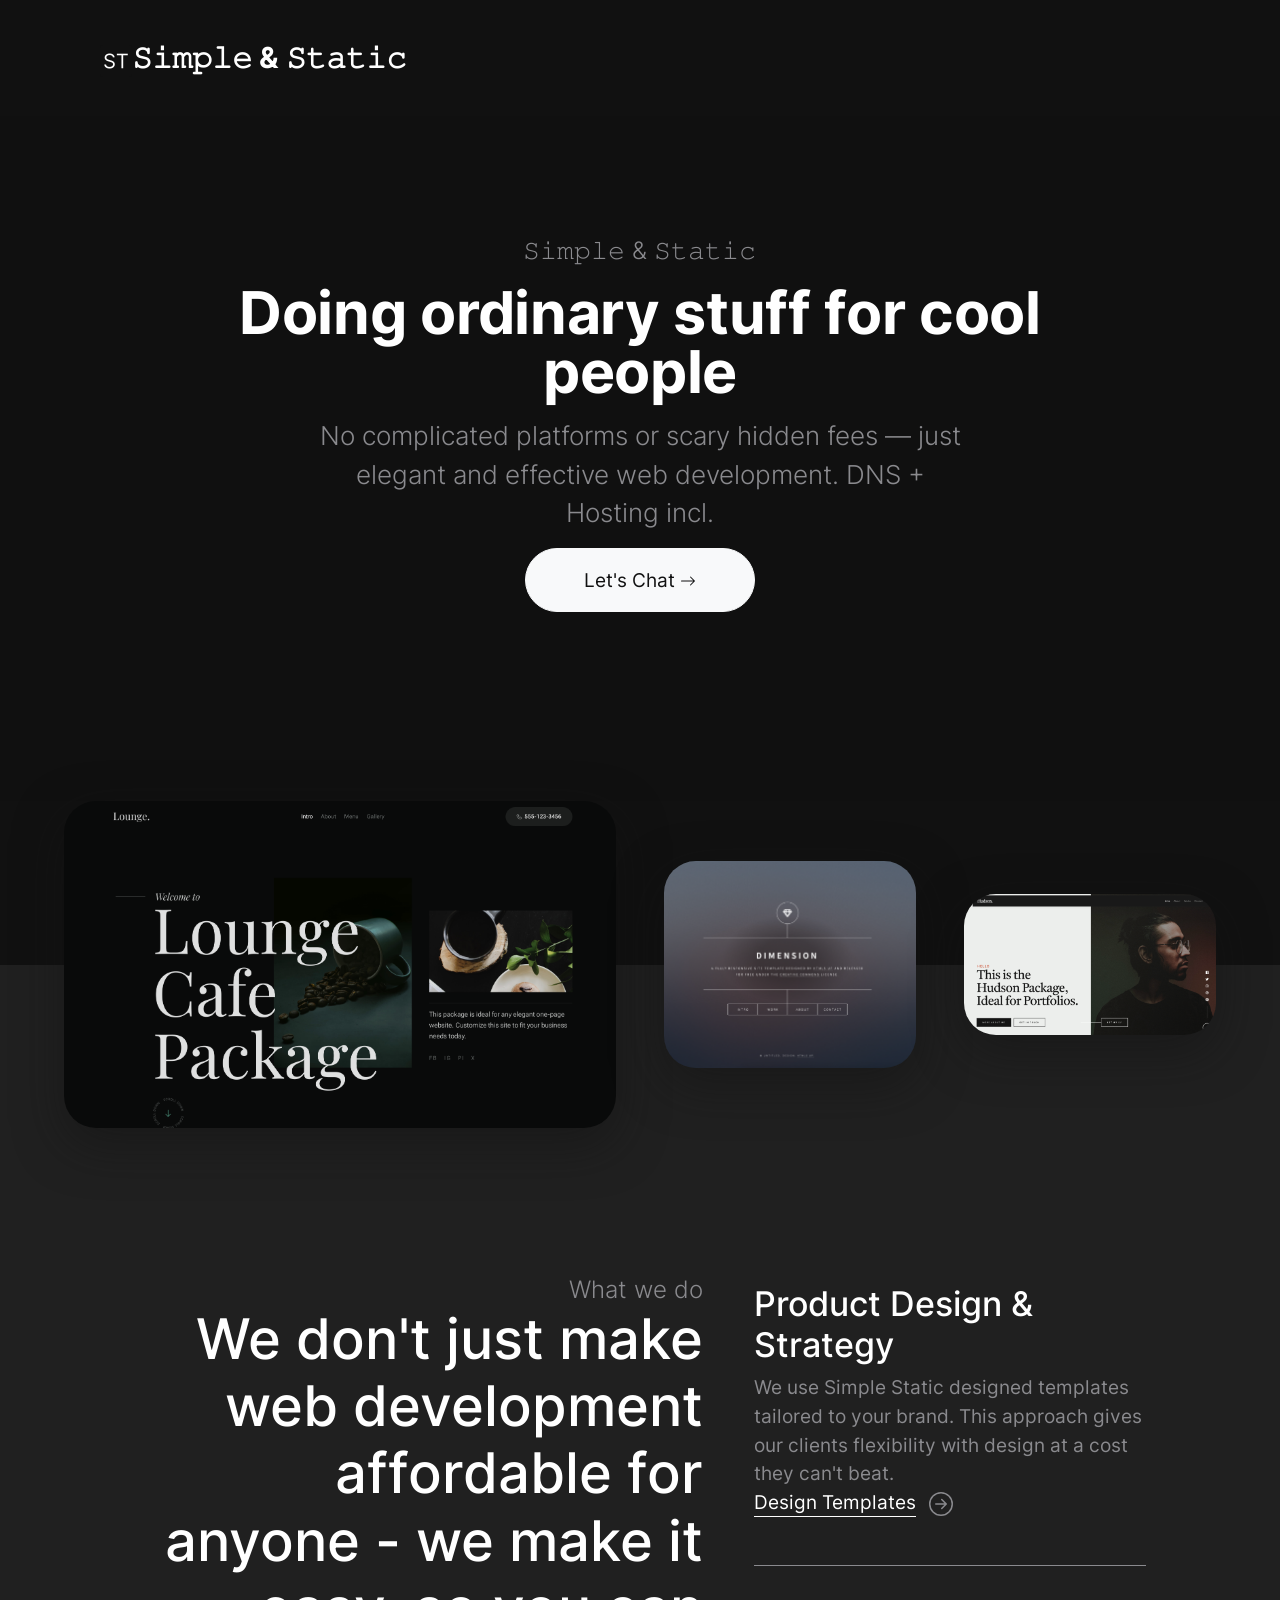
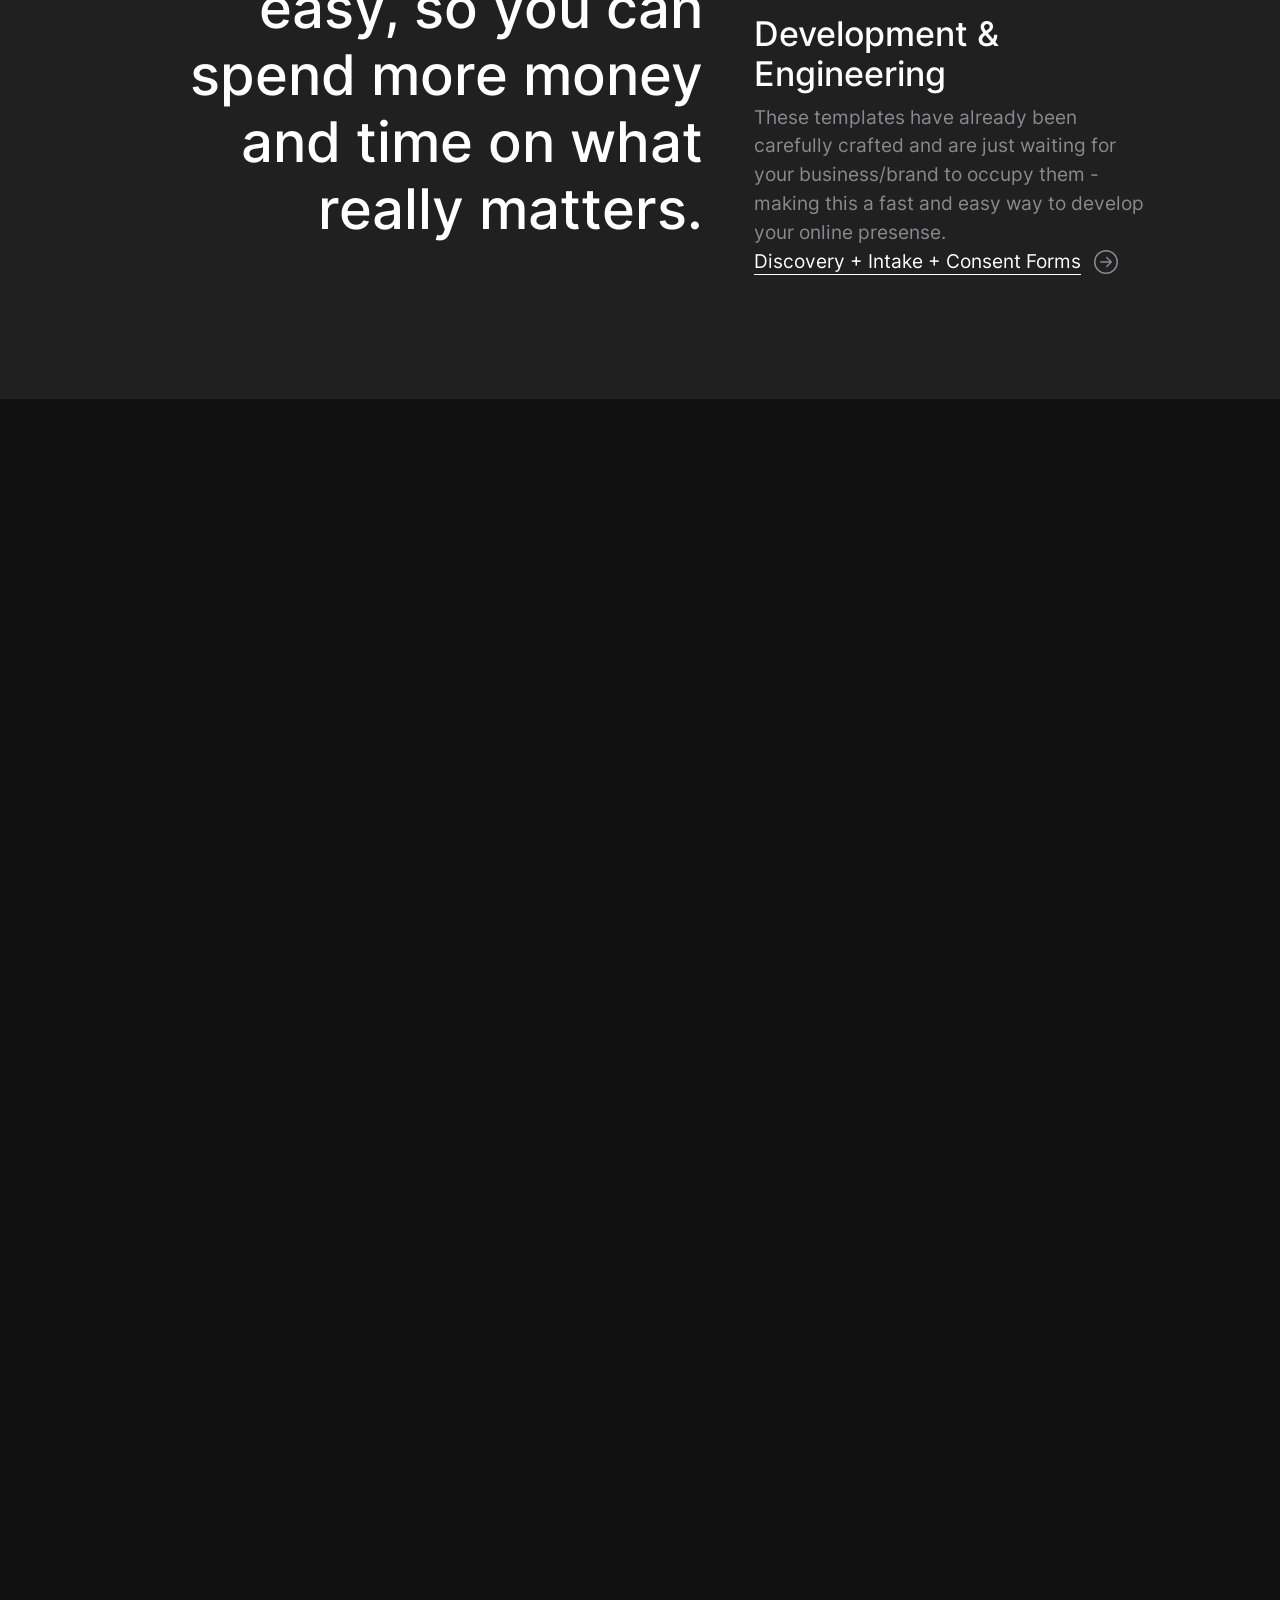
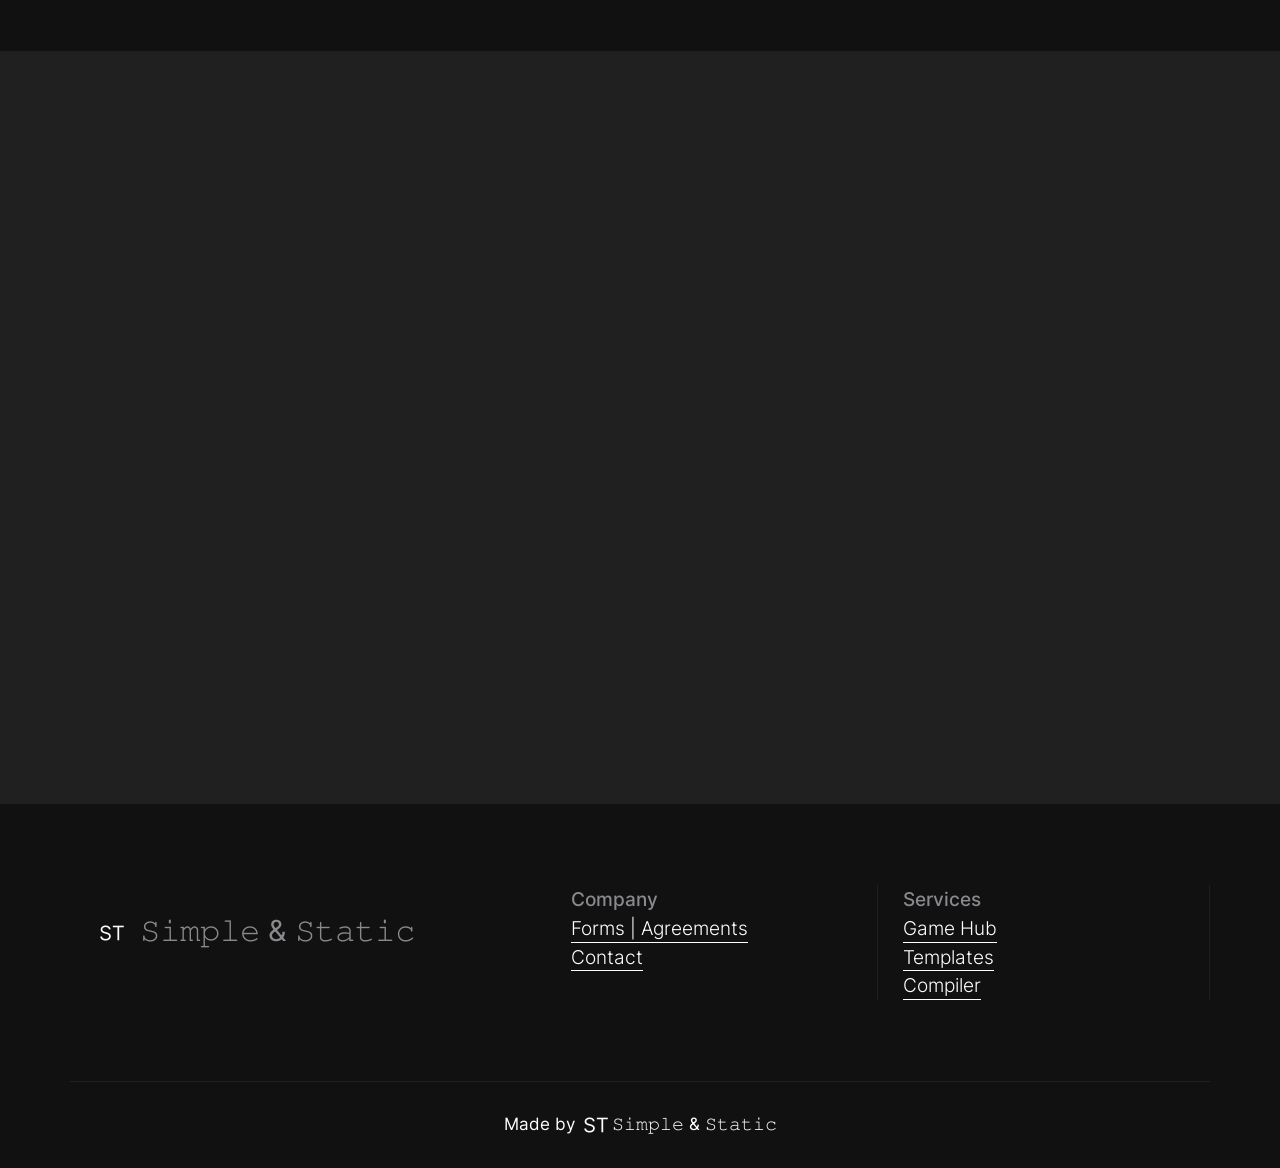
==== commit b2228b52: "Update link to Game Hub in index.html" ====
--- a/index.html
+++ b/index.html
@@ -263,7 +263,7 @@
                 <span class="h6">Services</span>
                 <ul class="nav flex-column">
                   <li class="nav-item">
-                    <a href="#pricing" class="link-fancy link-fancy-light">Pricing</a>
+                    <a href="game-hub/games/index.html" class="link-fancy link-fancy-light">Game Hub</a>
                   </li>
                 
                   <li class="nav-item">
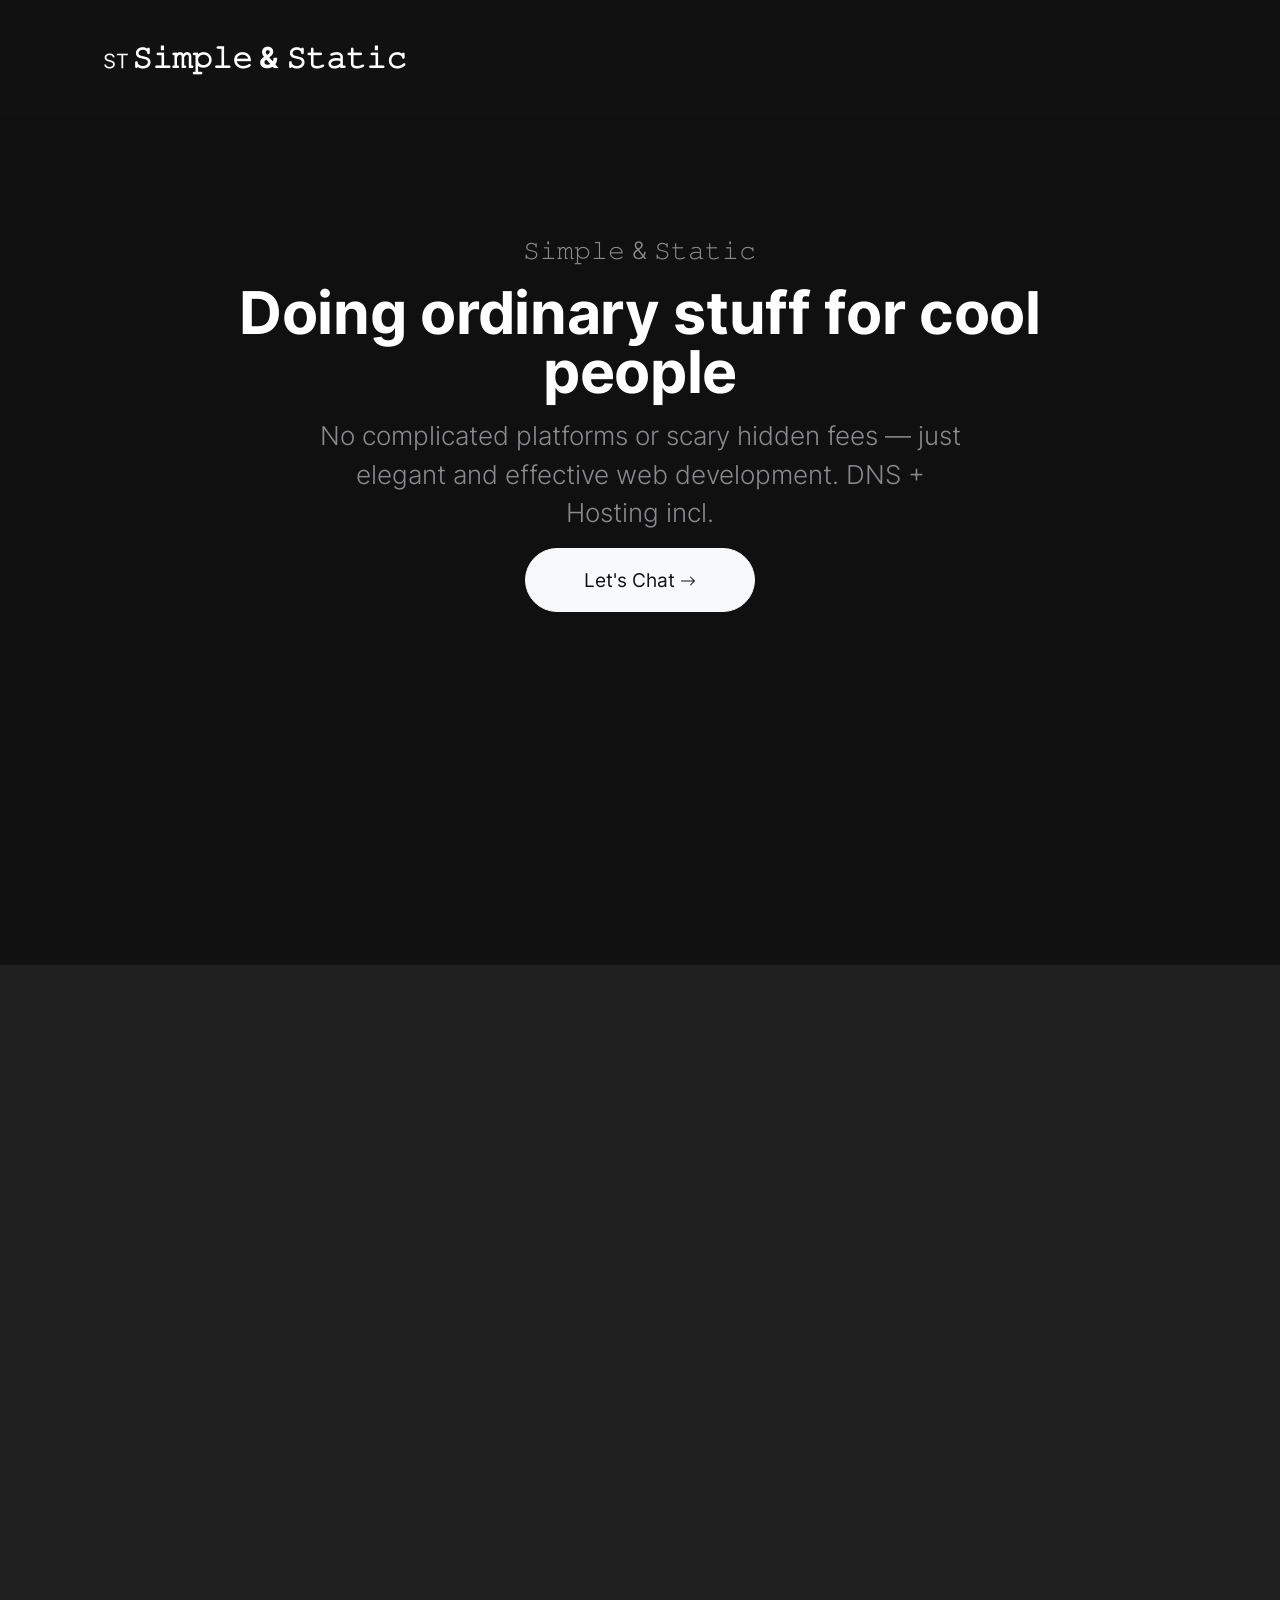
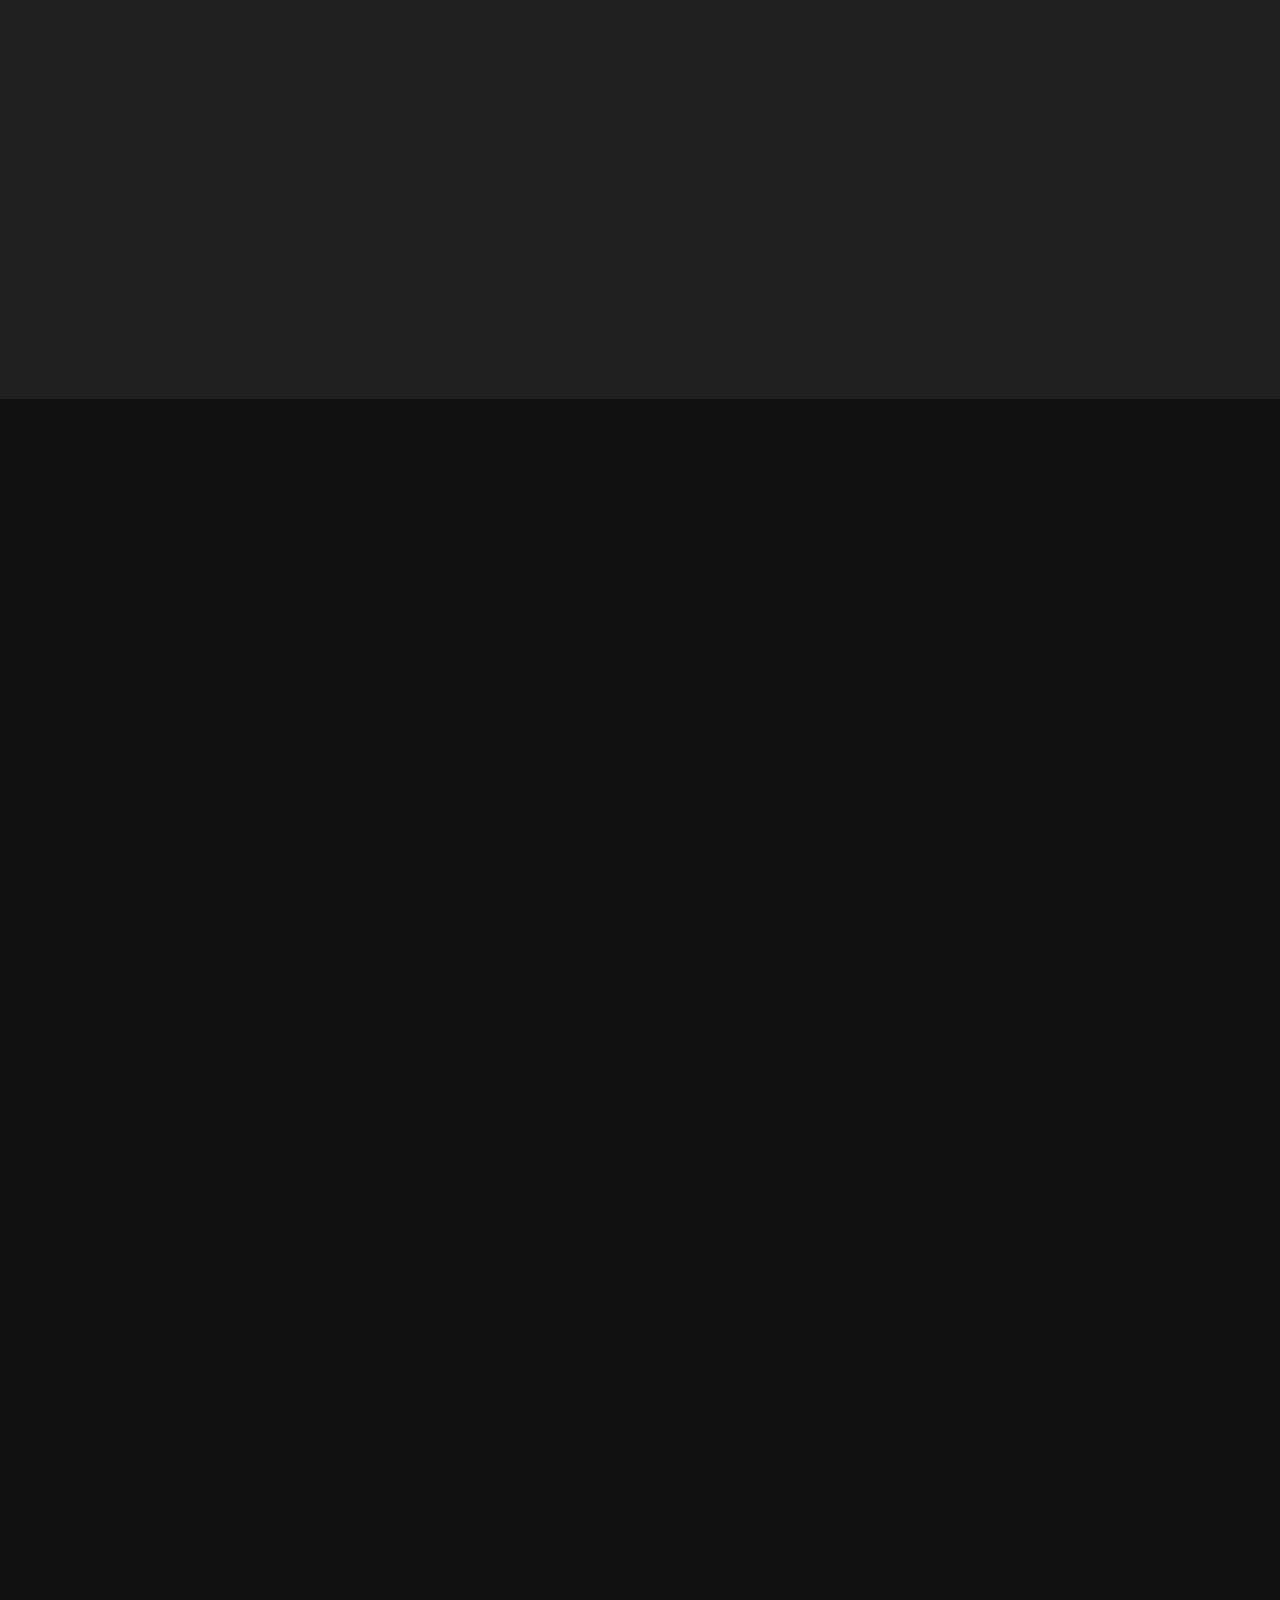
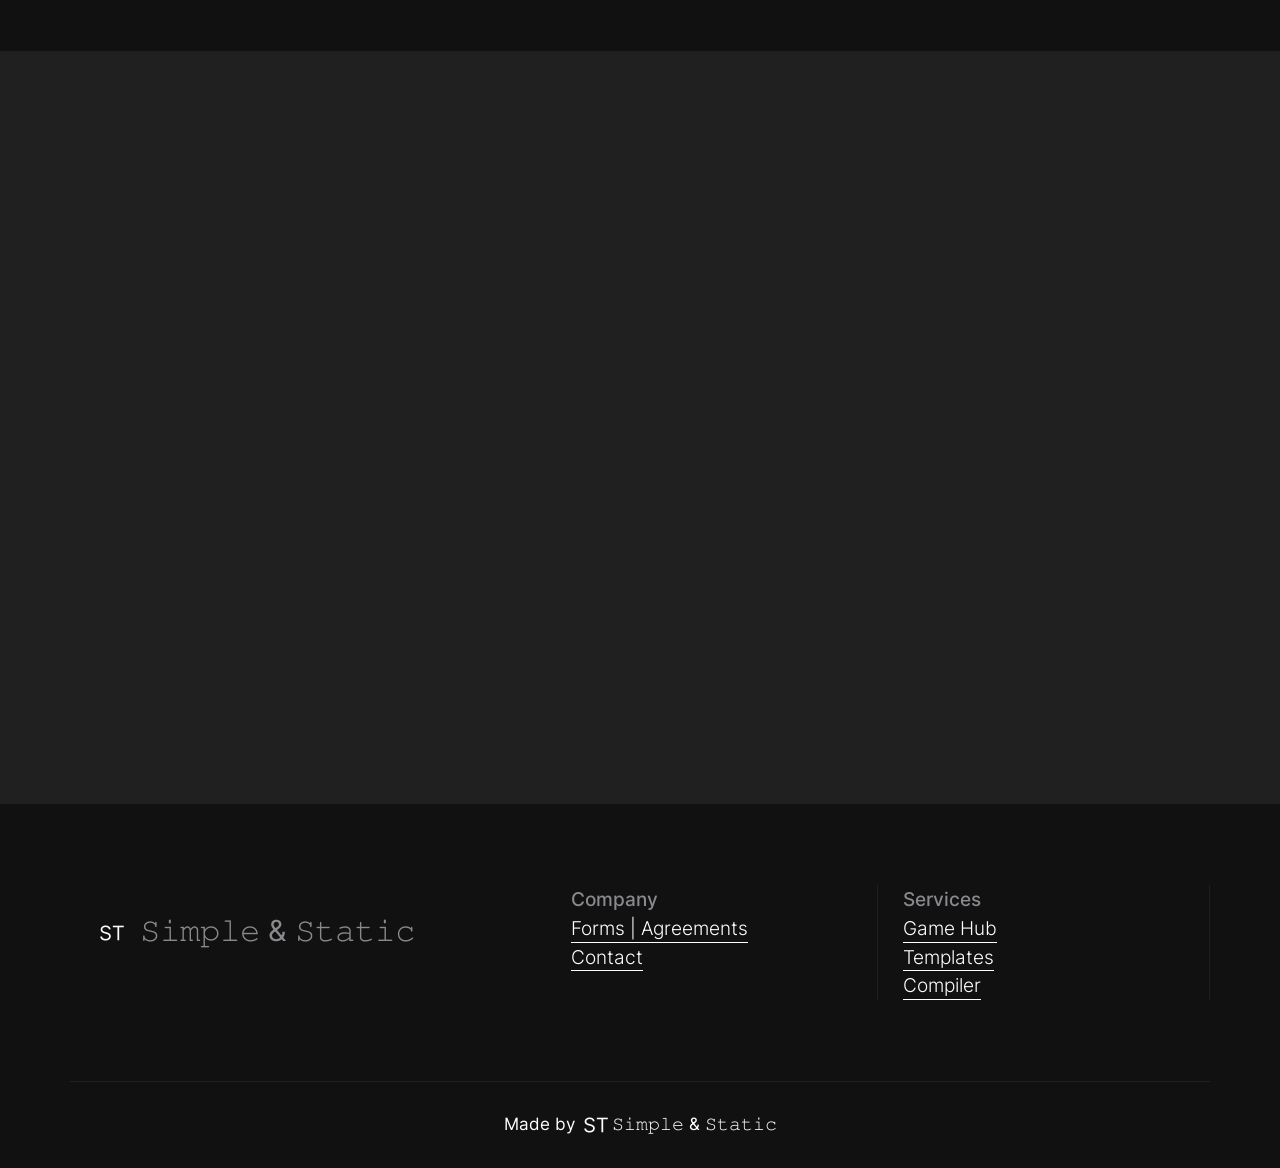
==== commit ce4c75c9: "Update Game Hub link to new directory structure" ====
(no text change in the page or its own stylesheets)
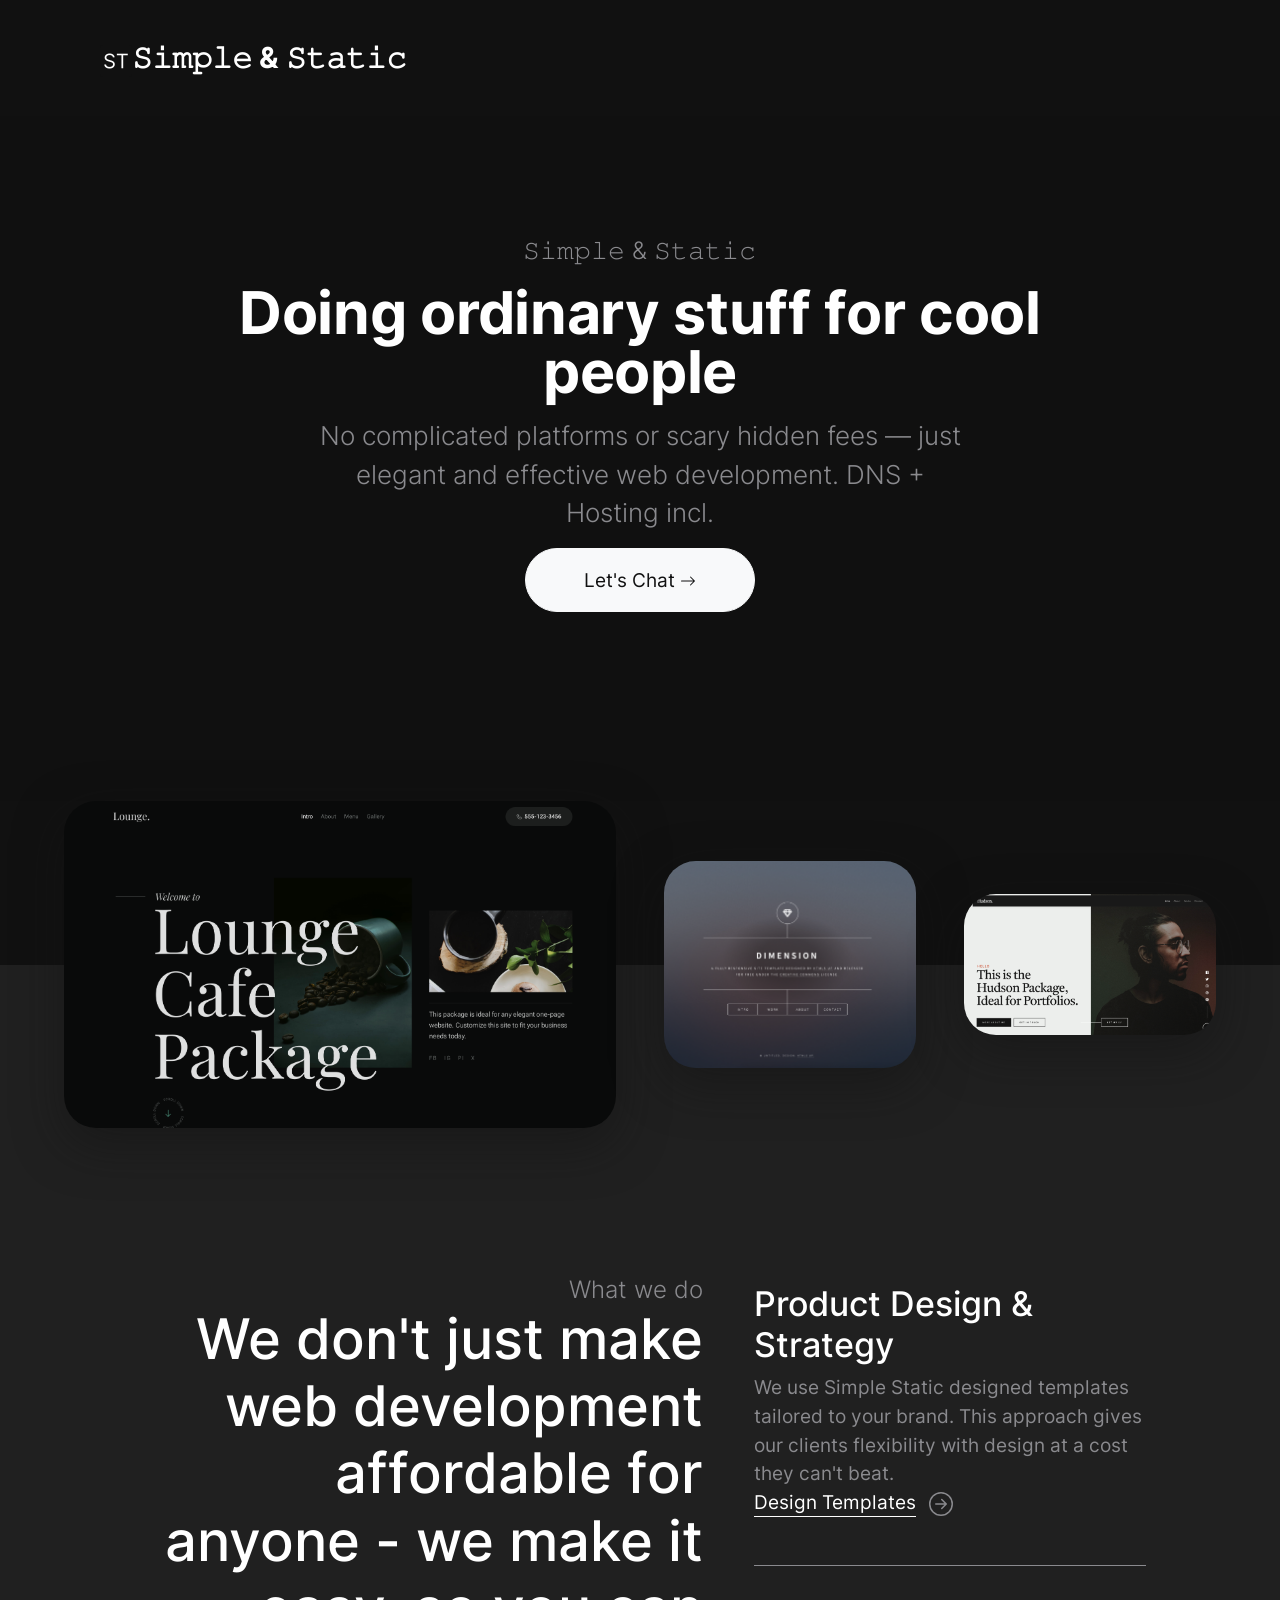
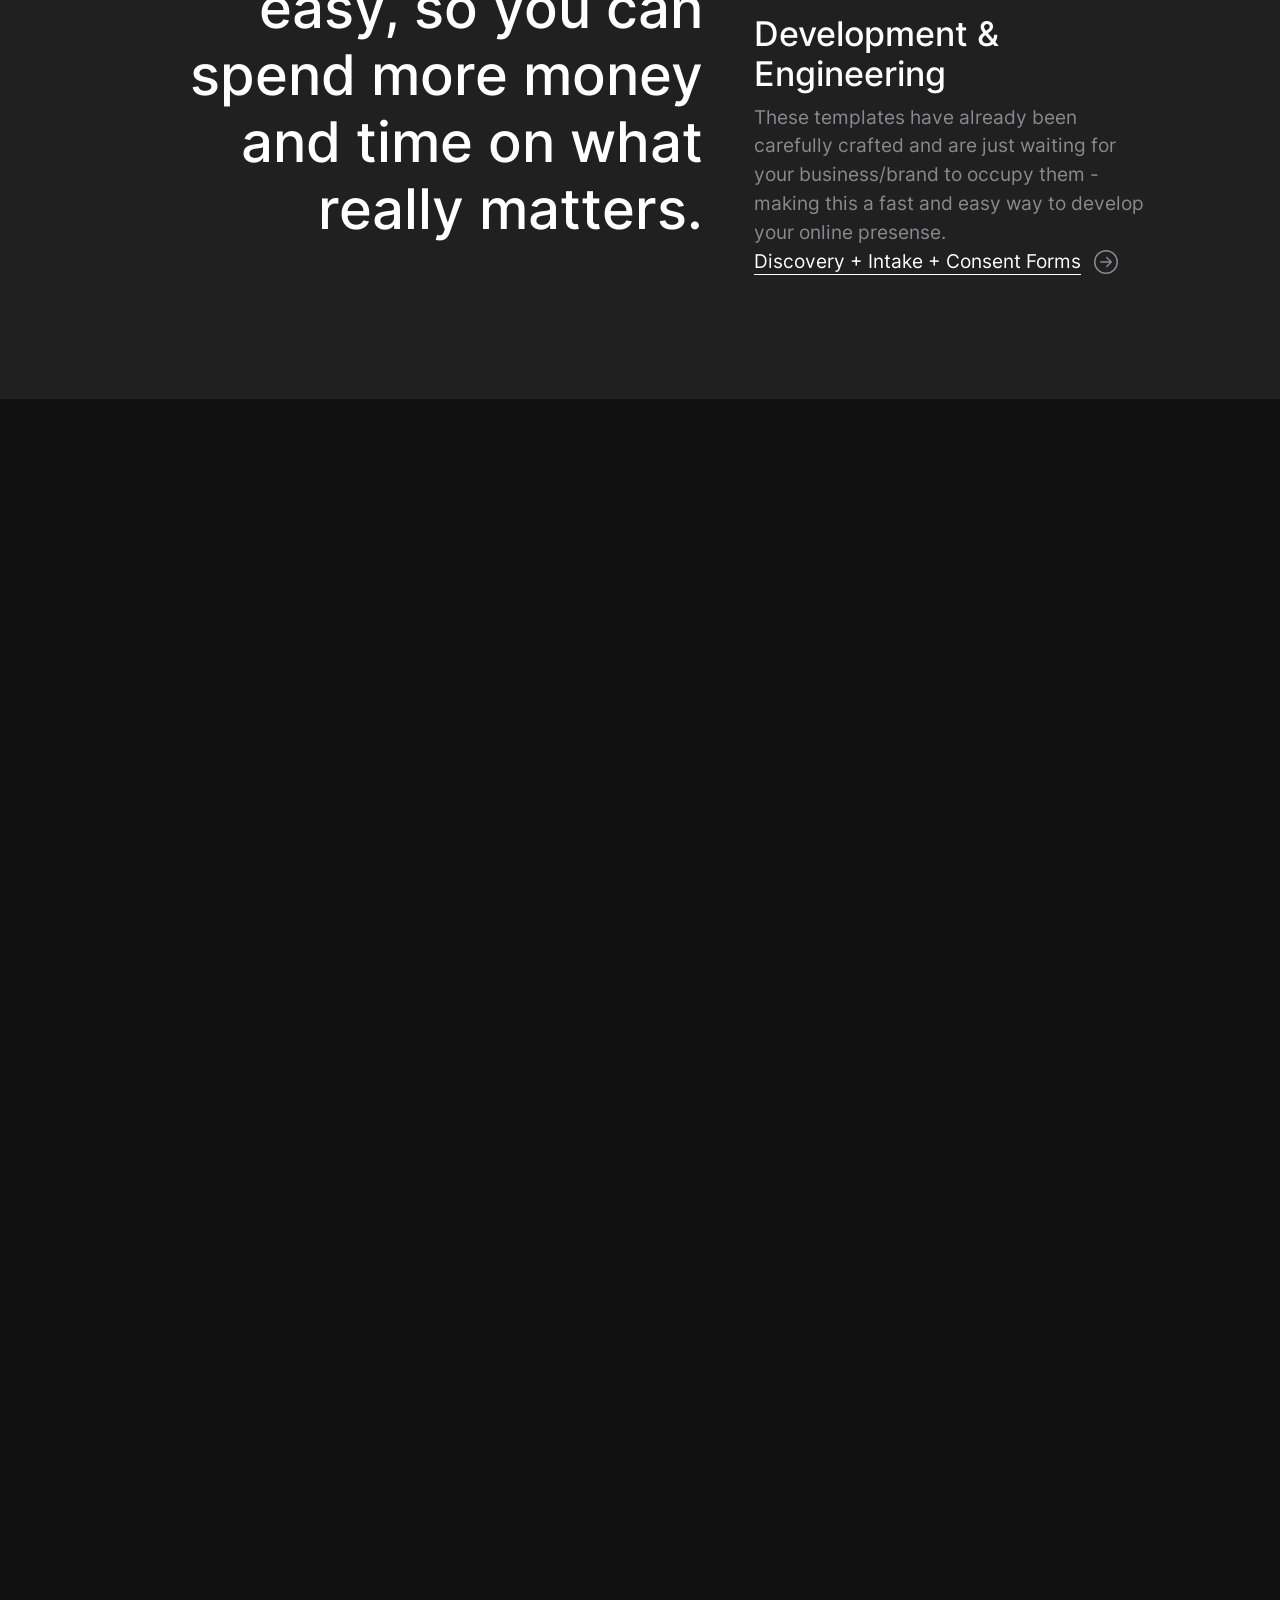
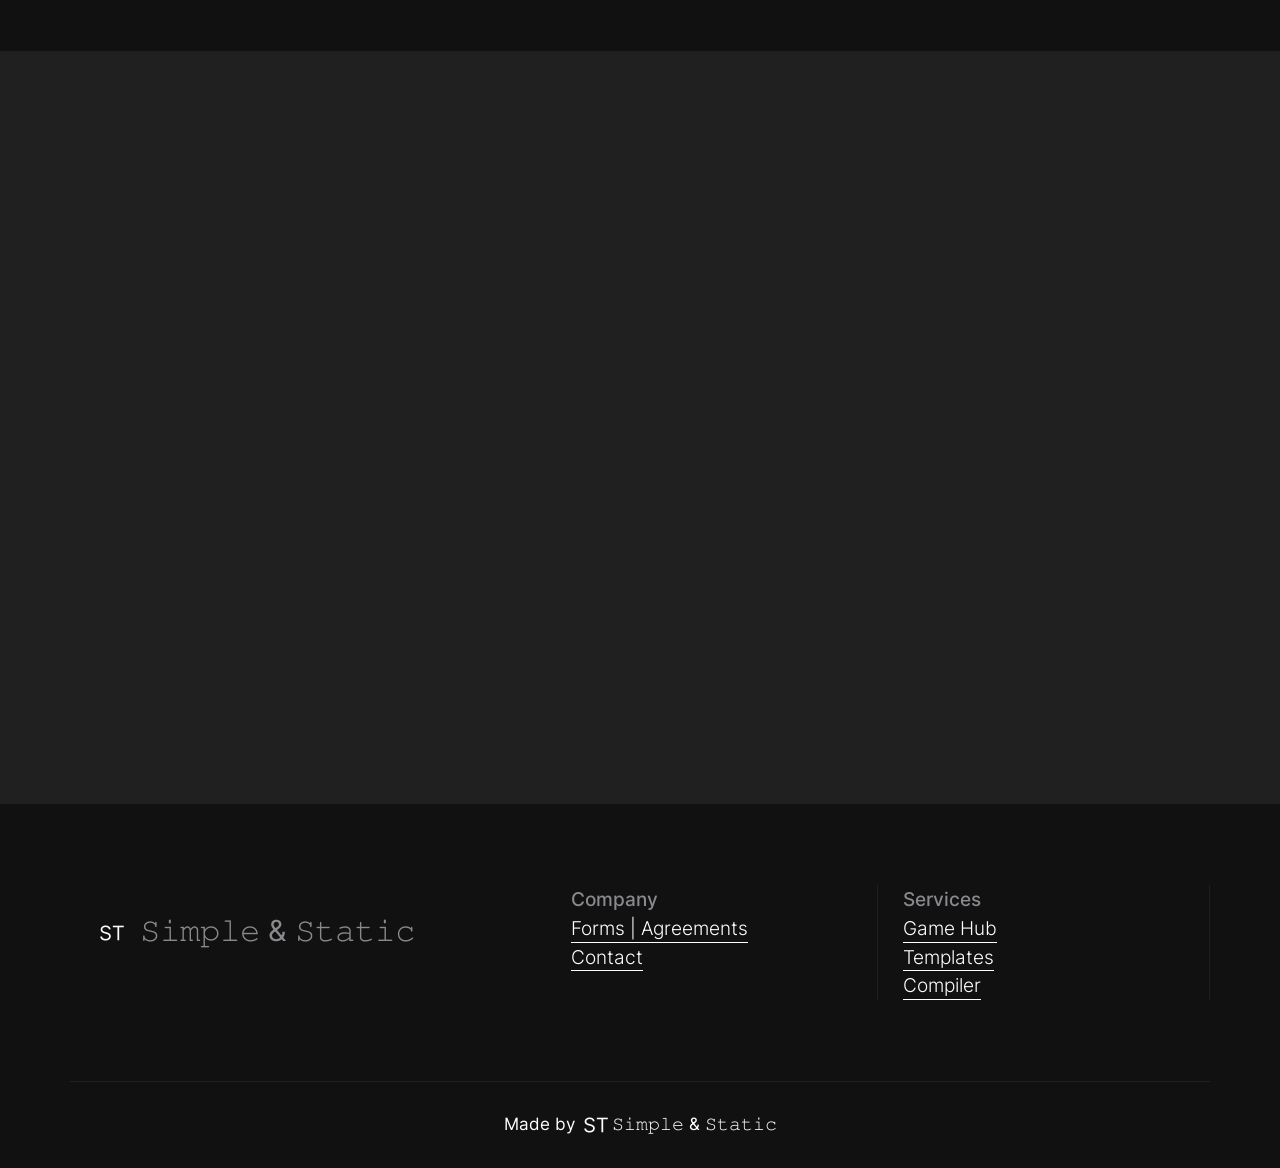
==== commit 31f59f9c: "Update Game Hub link in index.html" ====
--- a/index.html
+++ b/index.html
@@ -263,7 +263,7 @@
                 <span class="h6">Services</span>
                 <ul class="nav flex-column">
                   <li class="nav-item">
-                    <a href="game-hub/games/index.html" class="link-fancy link-fancy-light">Game Hub</a>
+                    <a href="game-hub/index.html" class="link-fancy link-fancy-light">Game Hub</a>
                   </li>
                 
                   <li class="nav-item">
